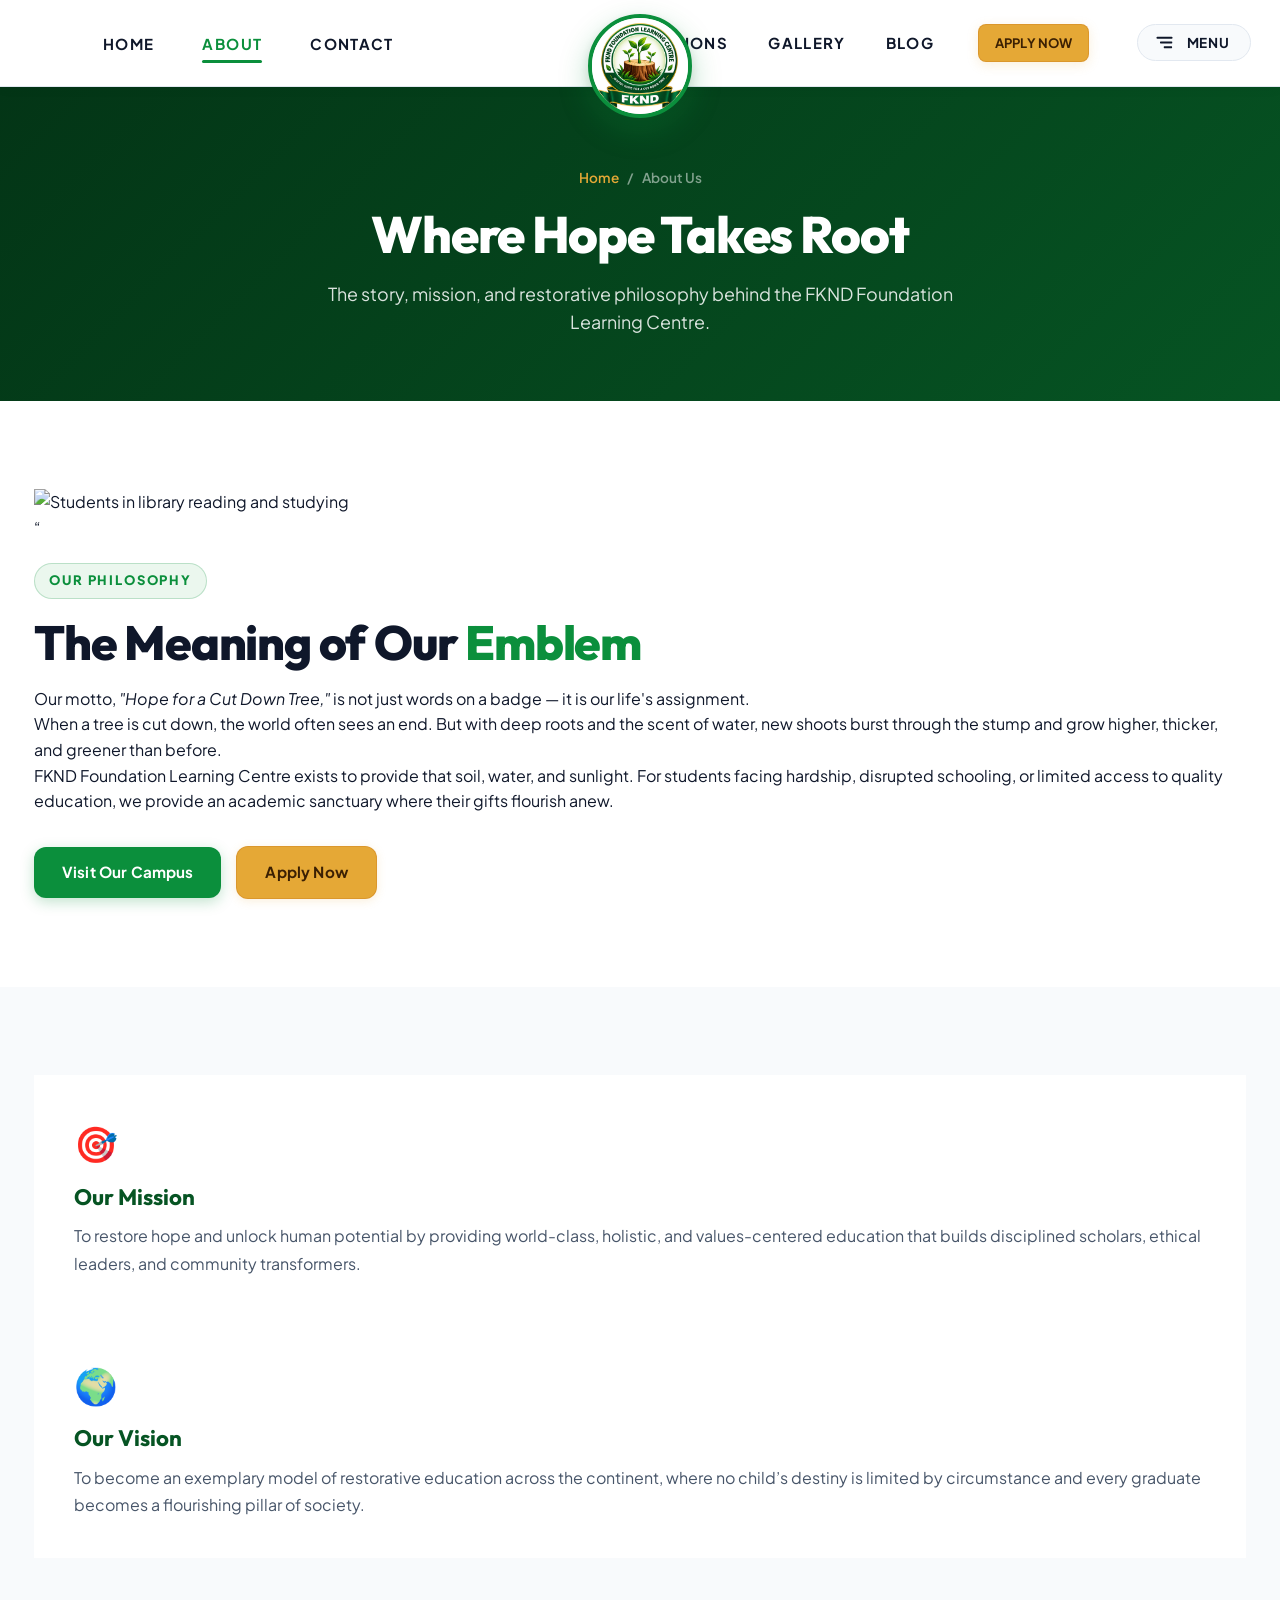
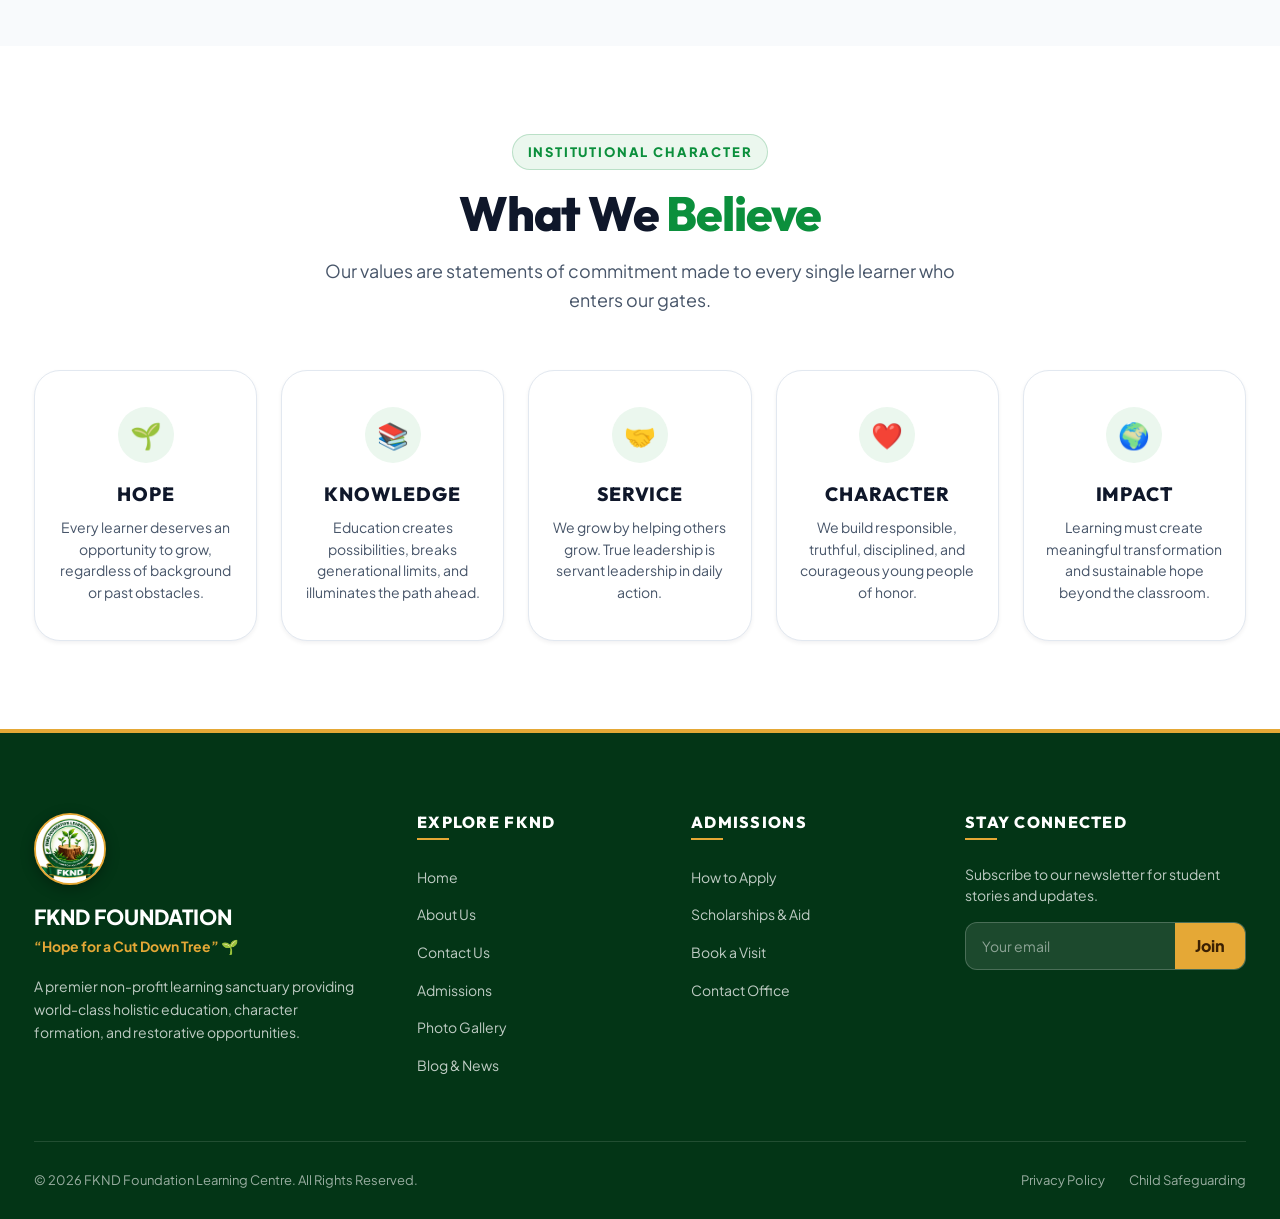
==== about.html @ 5c39f041 "Initial commit: FKND institutional website with streamlined Admissions and Contact pages" ====
<!DOCTYPE html>
<html lang="en">
<head>
  <meta charset="UTF-8">
  <meta name="viewport" content="width=device-width, initial-scale=1.0">
  <title>About Us | FKND Foundation Learning Centre</title>
  <meta name="description" content="Discover our history, mission, and the profound meaning behind our motto: Hope for a Cut Down Tree.">
  <link rel="icon" type="image/jpeg" href="logo.jpeg">
  <link rel="stylesheet" href="css/style.css">
</head>
<body>

  <!-- ==========================================================================
       DALLAS ISD INSPIRED: SPACIOUS CENTERED NAVBAR
       Left Wing: Home | About | Contact
       Center: Prominent FKND Crest Medallion
       Right Wing: Admissions | Gallery | Blog | APPLY NOW
       ========================================================================== -->
  <header class="site-header">
    <div class="header-container-spacious">
      <nav class="nav-wing nav-wing-left" aria-label="Primary Left Navigation">
        <a href="index.html" class="nav-anchor">Home</a>
        <a href="about.html" class="nav-anchor active">About</a>
        <a href="contact.html" class="nav-anchor">Contact</a>
      </nav>

      <a href="index.html" class="nav-center-brand" aria-label="FKND Foundation Learning Centre Homepage">
        <div class="brand-crest-frame">
          <img src="logo.jpeg" alt="FKND Foundation Learning Centre Crest">
        </div>
      </a>

      <!-- Right Navigation Wing: 3 Links + Apply Button + Menu Toggle -->
      <nav class="nav-wing nav-wing-right" aria-label="Primary Right Navigation">
        <a href="admissions.html" class="nav-anchor">Admissions</a>
        <a href="gallery.html" class="nav-anchor">Gallery</a>
        <a href="blog.html" class="nav-anchor">Blog</a>
        <button class="btn btn-apply btn-sm nav-apply-btn" data-open-modal="applyModal">
          APPLY NOW
        </button>
        <button class="nav-menu-btn" id="desktopNavMenuBtn" aria-label="Toggle navigation menu" aria-expanded="false" aria-controls="siteDropdownMenu">
          <svg class="hamburger-icon-staggered" width="19" height="19" viewBox="0 0 24 24" fill="none" stroke="currentColor" stroke-width="2.35" stroke-linecap="round">
            <line class="hamburger-line hamburger-line-1" x1="3" y1="6" x2="21" y2="6"/>
            <line class="hamburger-line hamburger-line-2" x1="3" y1="12" x2="21" y2="12"/>
            <line class="hamburger-line hamburger-line-3" x1="3" y1="18" x2="21" y2="18"/>
          </svg>
          <span class="menu-label-text">
            <span class="label-open">Menu</span>
            <span class="label-close">Close</span>
          </span>
        </button>
      </nav>

      <!-- Mobile Hamburger Toggle -->
      <button class="mobile-toggle-btn" id="mobileNavToggle" aria-label="Toggle navigation menu" aria-expanded="false" aria-controls="siteDropdownMenu">
        <svg class="hamburger-icon-staggered" width="19" height="19" viewBox="0 0 24 24" fill="none" stroke="currentColor" stroke-width="2.35" stroke-linecap="round">
          <line class="hamburger-line hamburger-line-1" x1="3" y1="6" x2="21" y2="6"/>
          <line class="hamburger-line hamburger-line-2" x1="3" y1="12" x2="21" y2="12"/>
          <line class="hamburger-line hamburger-line-3" x1="3" y1="18" x2="21" y2="18"/>
        </svg>
        <span class="menu-label-text">
          <span class="label-open">Menu</span>
          <span class="label-close">Close</span>
        </span>
      </button>
    </div>

    <!-- Backdrop Scrim Overlay -->
    <div class="site-dropdown-backdrop" id="siteDropdownBackdrop" aria-hidden="true"></div>

    <!-- Floating Dropdown Menu Card (Desktop & Mobile - Complete Navigation Grid) -->
    <div class="site-dropdown-menu" id="siteDropdownMenu" role="dialog" aria-modal="true" aria-label="Navigation Menu" aria-hidden="true">
      <div class="dropdown-status-banner">
        <span class="status-pulse-dot"></span>
        <span class="status-text">Admissions Open &bull; 2026/2027 Year</span>
        <a href="admissions.html" class="status-link">Apply &rarr;</a>
      </div>

      <div class="dropdown-menu-header">
        <div class="dropdown-brand-mini">
          <img src="logo.jpeg" alt="FKND Crest">
          <div>
            <strong>FKND LEARNING CENTRE</strong>
            <span>“Hope for a Cut Down Tree”</span>
          </div>
        </div>
        <button class="dropdown-close-btn" id="dropdownCloseBtn" aria-label="Close menu">✕</button>
      </div>

      <nav class="dropdown-links-grid" aria-label="Site Links">
        <a href="index.html" class="dropdown-link-card" style="--delay: 1">
          <span class="dropdown-link-icon">
            <svg width="18" height="18" viewBox="0 0 24 24" fill="none" stroke="currentColor" stroke-width="2.2" stroke-linecap="round" stroke-linejoin="round"><path d="m3 9 9-7 9 7v11a2 2 0 0 1-2 2H5a2 2 0 0 1-2-2z"/><polyline points="9 22 9 12 15 12 15 22"/></svg>
          </span>
          <div class="dropdown-link-text">
            <span class="dropdown-link-title">Home</span>
            <span class="dropdown-link-desc">Overview & Welcome</span>
          </div>
          <span class="dropdown-link-arrow">&rarr;</span>
        </a>

        <a href="about.html" class="dropdown-link-card active" style="--delay: 2">
          <span class="dropdown-link-icon">
            <svg width="18" height="18" viewBox="0 0 24 24" fill="none" stroke="currentColor" stroke-width="2.2" stroke-linecap="round" stroke-linejoin="round"><circle cx="12" cy="12" r="10"/><line x1="12" y1="16" x2="12" y2="12"/><line x1="12" y1="8" x2="12.01" y2="8"/></svg>
          </span>
          <div class="dropdown-link-text">
            <span class="dropdown-link-title">About Us</span>
            <span class="dropdown-link-desc">Our Story & Core Values</span>
          </div>
          <span class="dropdown-link-arrow">&rarr;</span>
        </a>

        <a href="academics.html" class="dropdown-link-card" style="--delay: 3">
          <span class="dropdown-link-icon">
            <svg width="18" height="18" viewBox="0 0 24 24" fill="none" stroke="currentColor" stroke-width="2.2" stroke-linecap="round" stroke-linejoin="round"><path d="M4 19.5v-15A2.5 2.5 0 0 1 6.5 2H20v20H6.5a2.5 2.5 0 0 1-2.5-2.5Z"/><path d="M6 6h10"/><path d="M6 10h10"/></svg>
          </span>
          <div class="dropdown-link-text">
            <span class="dropdown-link-title">Academics</span>
            <span class="dropdown-link-desc">Curriculum & STEM Excellence</span>
          </div>
          <span class="dropdown-link-arrow">&rarr;</span>
        </a>

        <a href="student-life.html" class="dropdown-link-card" style="--delay: 4">
          <span class="dropdown-link-icon">
            <svg width="18" height="18" viewBox="0 0 24 24" fill="none" stroke="currentColor" stroke-width="2.2" stroke-linecap="round" stroke-linejoin="round"><path d="M17 21v-2a4 4 0 0 0-4-4H5a4 4 0 0 0-4 4v2"/><circle cx="9" cy="7" r="4"/><path d="M23 21v-2a4 4 0 0 0-3-3.87"/><path d="M16 3.13a4 4 0 0 1 0 7.75"/></svg>
          </span>
          <div class="dropdown-link-text">
            <span class="dropdown-link-title">Student Life</span>
            <span class="dropdown-link-desc">Clubs, Athletics & Community</span>
          </div>
          <span class="dropdown-link-arrow">&rarr;</span>
        </a>

        <a href="admissions.html" class="dropdown-link-card" style="--delay: 5">
          <span class="dropdown-link-icon">
            <svg width="18" height="18" viewBox="0 0 24 24" fill="none" stroke="currentColor" stroke-width="2.2" stroke-linecap="round" stroke-linejoin="round"><path d="M22 10v6M2 10l10-5 10 5-10 5z"/><path d="M6 12v5c3 3 9 3 12 0v-5"/></svg>
          </span>
          <div class="dropdown-link-text">
            <span class="dropdown-link-title">Admissions & Aid</span>
            <span class="dropdown-link-desc">5-Step Process & Scholarships</span>
          </div>
          <span class="dropdown-link-arrow">&rarr;</span>
        </a>

        <a href="gallery.html" class="dropdown-link-card" style="--delay: 6">
          <span class="dropdown-link-icon">
            <svg width="18" height="18" viewBox="0 0 24 24" fill="none" stroke="currentColor" stroke-width="2.2" stroke-linecap="round" stroke-linejoin="round"><rect width="18" height="18" x="3" y="3" rx="2" ry="2"/><circle cx="9" cy="9" r="2"/><path d="m21 15-3.086-3.086a2 2 0 0 0-2.828 0L6 21"/></svg>
          </span>
          <div class="dropdown-link-text">
            <span class="dropdown-link-title">Photo Gallery</span>
            <span class="dropdown-link-desc">STEM, Sports & Campus Visuals</span>
          </div>
          <span class="dropdown-link-arrow">&rarr;</span>
        </a>

        <a href="blog.html" class="dropdown-link-card" style="--delay: 7">
          <span class="dropdown-link-icon">
            <svg width="18" height="18" viewBox="0 0 24 24" fill="none" stroke="currentColor" stroke-width="2.2" stroke-linecap="round" stroke-linejoin="round"><path d="M4 22h16a2 2 0 0 0 2-2V4a2 2 0 0 0-2-2H8a2 2 0 0 0-2 2v16a2 2 0 0 1-2 2Zm0 0a2 2 0 0 1-2-2v-9c0-1.1.9-2 2-2h2"/><path d="M18 14h-8"/><path d="M15 18h-5"/><path d="M10 6h8v4h-8V6Z"/></svg>
          </span>
          <div class="dropdown-link-text">
            <span class="dropdown-link-title">Blog & News</span>
            <span class="dropdown-link-desc">Stories, Events & Insights</span>
          </div>
          <span class="dropdown-link-arrow">&rarr;</span>
        </a>

        <a href="contact.html" class="dropdown-link-card" style="--delay: 8">
          <span class="dropdown-link-icon">
            <svg width="18" height="18" viewBox="0 0 24 24" fill="none" stroke="currentColor" stroke-width="2.2" stroke-linecap="round" stroke-linejoin="round"><path d="M20 10c0 6-8 12-8 12s-8-6-8-12a8 8 0 0 1 16 0Z"/><circle cx="12" cy="10" r="3"/></svg>
          </span>
          <div class="dropdown-link-text">
            <span class="dropdown-link-title">Contact & Visit</span>
            <span class="dropdown-link-desc">Location, Hours & Inquiries</span>
          </div>
          <span class="dropdown-link-arrow">&rarr;</span>
        </a>
      </nav>

      <div class="dropdown-cta-bar">
        <button class="btn btn-apply btn-sm dropdown-cta-btn" data-open-modal="applyModal">
          <span>APPLY NOW</span>
          <svg width="14" height="14" viewBox="0 0 24 24" fill="none" stroke="currentColor" stroke-width="2.5" stroke-linecap="round" stroke-linejoin="round"><path d="M5 12h14"/><path d="m12 5 7 7-7 7"/></svg>
        </button>
        <button class="btn btn-outline-green btn-sm dropdown-cta-btn" data-open-modal="tourModal">
          <span>Book Campus Visit</span>
        </button>
      </div>
    </div>
  </header>

  <main>
    <!-- Page Hero Banner -->
    <section class="page-hero-banner">
      <div class="container">
        <div class="breadcrumb-nav">
          <a href="index.html">Home</a> <span>/</span> <span>About Us</span>
        </div>
        <h1 class="section-title">Where Hope Takes Root</h1>
        <p class="section-subtitle">
          The story, mission, and restorative philosophy behind the FKND Foundation Learning Centre.
        </p>
      </div>
    </section>

    <!-- The Symbolism & Origin Section -->
    <section class="section-wrapper white-bg">
      <div class="container story-layout">
        <div class="story-media-column">
          <div class="story-main-image">
            <img src="https://images.unsplash.com/photo-1544717305-2782549b5136?q=80&w=1200&auto=format&fit=crop" alt="Students in library reading and studying">
          </div>
          <div class="story-motto-callout">
            <div class="quote-mark">“</div>
            <p>At least there is hope for a tree: If it is cut down, it will sprout again, and its new shoots will not fail.</p>
          </div>
        </div>

        <div class="story-narrative">
          <span class="section-label">Our Philosophy</span>
          <h2 class="section-title">The Meaning of Our <span class="text-green">Emblem</span></h2>
          <p class="lead-story">
            Our motto, <em>"Hope for a Cut Down Tree,"</em> is not just words on a badge — it is our life's assignment.
          </p>
          <p>
            When a tree is cut down, the world often sees an end. But with deep roots and the scent of water, new shoots burst through the stump and grow higher, thicker, and greener than before.
          </p>
          <p>
            FKND Foundation Learning Centre exists to provide that soil, water, and sunlight. For students facing hardship, disrupted schooling, or limited access to quality education, we provide an academic sanctuary where their gifts flourish anew.
          </p>

          <div style="margin-top: 2rem;">
            <button class="btn btn-primary" data-open-modal="tourModal">Visit Our Campus</button>
            <button class="btn btn-apply" data-open-modal="applyModal" style="margin-left: 0.75rem;">Apply Now</button>
          </div>
        </div>
      </div>
    </section>

    <!-- Mission & Vision Cards -->
    <section class="section-wrapper surface-bg">
      <div class="container">
        <div class="story-pillars-grid" style="grid-template-columns: 1fr 1fr; gap: 2rem;">
          <div class="pillar-box" style="padding: 2.5rem; background: var(--fknd-white);">
            <div style="font-size: 2.2rem; margin-bottom: 0.75rem;">🎯</div>
            <h3 style="font-size: 1.4rem; color: var(--fknd-green-dark); margin-bottom: 0.75rem;">Our Mission</h3>
            <p style="font-size: 1rem; line-height: 1.7; color: var(--text-muted);">
              To restore hope and unlock human potential by providing world-class, holistic, and values-centered education that builds disciplined scholars, ethical leaders, and community transformers.
            </p>
          </div>

          <div class="pillar-box" style="padding: 2.5rem; background: var(--fknd-white);">
            <div style="font-size: 2.2rem; margin-bottom: 0.75rem;">🌍</div>
            <h3 style="font-size: 1.4rem; color: var(--fknd-green-dark); margin-bottom: 0.75rem;">Our Vision</h3>
            <p style="font-size: 1rem; line-height: 1.7; color: var(--text-muted);">
              To become an exemplary model of restorative education across the continent, where no child’s destiny is limited by circumstance and every graduate becomes a flourishing pillar of society.
            </p>
          </div>
        </div>
      </div>
    </section>

    <!-- Bishop Dunne Values Section -->
    <section class="section-wrapper white-bg">
      <div class="container">
        <div class="section-header-block text-center center-block">
          <span class="section-label">Institutional Character</span>
          <h2 class="section-title">What We <span class="text-green">Believe</span></h2>
          <p class="section-subtitle center-block">
            Our values are statements of commitment made to every single learner who enters our gates.
          </p>
        </div>

        <div class="values-five-grid">
          <div class="value-pledge-card">
            <div class="value-pledge-icon">🌱</div>
            <h3>HOPE</h3>
            <p>Every learner deserves an opportunity to grow, regardless of background or past obstacles.</p>
          </div>

          <div class="value-pledge-card">
            <div class="value-pledge-icon">📚</div>
            <h3>KNOWLEDGE</h3>
            <p>Education creates possibilities, breaks generational limits, and illuminates the path ahead.</p>
          </div>

          <div class="value-pledge-card">
            <div class="value-pledge-icon">🤝</div>
            <h3>SERVICE</h3>
            <p>We grow by helping others grow. True leadership is servant leadership in daily action.</p>
          </div>

          <div class="value-pledge-card">
            <div class="value-pledge-icon">❤️</div>
            <h3>CHARACTER</h3>
            <p>We build responsible, truthful, disciplined, and courageous young people of honor.</p>
          </div>

          <div class="value-pledge-card">
            <div class="value-pledge-icon">🌍</div>
            <h3>IMPACT</h3>
            <p>Learning must create meaningful transformation and sustainable hope beyond the classroom.</p>
          </div>
        </div>
      </div>
    </section>
  </main>

  <footer class="site-footer">
    <div class="container">
      <div class="footer-main-columns">
        <div>
          <div class="footer-crest-frame">
            <img src="logo.jpeg" alt="FKND Crest">
          </div>
          <div class="footer-centre-name">FKND FOUNDATION</div>
          <span class="footer-centre-motto">“Hope for a Cut Down Tree” 🌱</span>
          <p class="footer-mission-blurb">
            A premier non-profit learning sanctuary providing world-class holistic education, character formation, and restorative opportunities.
          </p>
        </div>

        <div>
          <h4 class="footer-column-title">Explore FKND</h4>
          <ul class="footer-links-vertical">
            <li><a href="index.html" class="footer-link-item">Home</a></li>
            <li><a href="about.html" class="footer-link-item">About Us</a></li>
            <li><a href="contact.html" class="footer-link-item">Contact Us</a></li>
            <li><a href="admissions.html" class="footer-link-item">Admissions</a></li>
            <li><a href="gallery.html" class="footer-link-item">Photo Gallery</a></li>
            <li><a href="blog.html" class="footer-link-item">Blog & News</a></li>
          </ul>
        </div>

        <div>
          <h4 class="footer-column-title">Admissions</h4>
          <ul class="footer-links-vertical">
            <li><a href="admissions.html" class="footer-link-item">How to Apply</a></li>
            <li><a href="admissions.html#scholarships" class="footer-link-item">Scholarships & Aid</a></li>
            <li><a href="#" class="footer-link-item" data-open-modal="tourModal">Book a Visit</a></li>
            <li><a href="contact.html" class="footer-link-item">Contact Office</a></li>
          </ul>
        </div>

        <div>
          <h4 class="footer-column-title">Stay Connected</h4>
          <div class="footer-newsletter-wrap">
            <p>Subscribe to our newsletter for student stories and updates.</p>
            <form class="footer-email-box" onsubmit="event.preventDefault(); alert('Subscribed!'); this.reset();">
              <input type="email" placeholder="Your email" required>
              <button type="submit">Join</button>
            </form>
          </div>
        </div>
      </div>

      <div class="footer-legal-bar">
        <div>© 2026 FKND Foundation Learning Centre. All Rights Reserved.</div>
        <div class="footer-legal-links">
          <a href="#">Privacy Policy</a>
          <a href="#">Child Safeguarding</a>
        </div>
      </div>
    </div>
  </footer>

  <script src="js/main.js"></script>
</body>
</html>
---- css/style.css ----
/* ==========================================================================
   FKND FOUNDATION LEARNING CENTRE
   Master Stylesheet & Design System
   Brand Identity:
   - FKND Green: #0B8F3C (Dominant brand color)
   - White: #FFFFFF (Main background)
   - FKND Gold / Yellow: #F59E0B / #D97706 (Accent & high-priority CTAs)
   - Accent Red option: #E31B23
   Motto: "Hope for a Cut Down Tree" 🌱
   ========================================================================== */

@import url('https://fonts.googleapis.com/css2?family=Plus+Jakarta+Sans:ital,wght@0,300;0,400;0,500;0,600;0,700;0,800;1,400;1,600&family=Outfit:wght@500;600;700;800&display=swap');

:root {
  /* Brand Core Colors */
  --fknd-green: #0B8F3C;
  --fknd-green-dark: #065423;
  --fknd-green-deep: #033516;
  --fknd-green-hover: #087532;
  --fknd-green-light: #EBF7EE;
  --fknd-green-tint: rgba(11, 143, 60, 0.08);
  --fknd-green-border: rgba(11, 143, 60, 0.22);

  /* Primary Accent: Subtle, Refined Scholastic Gold/Yellow with Reduced Opacity */
  --fknd-accent: #E5A836;
  --fknd-accent-hover: #C68A20;
  --fknd-accent-dark: #92400E;
  --fknd-accent-light: rgba(229, 168, 54, 0.12);
  --fknd-accent-soft: rgba(229, 168, 54, 0.16);
  --fknd-accent-border: rgba(229, 168, 54, 0.28);
  --fknd-accent-glow: rgba(229, 168, 54, 0.18);

  /* Secondary Accent Red (for emergency alerts / tags) */
  --fknd-red: #E31B23;
  --fknd-red-light: #FEE2E2;

  /* Neutrals & Surfaces (White is the Main Background) */
  --fknd-white: #FFFFFF;
  --fknd-bg: #FFFFFF;
  --fknd-surface: #F8FAFC;
  --fknd-surface-card: #FFFFFF;
  --fknd-surface-muted: #F1F5F9;
  --fknd-border: #E2E8F0;
  --fknd-border-subtle: #F1F5F9;

  /* Typography Colors */
  --text-main: #0F172A;
  --text-muted: #475569;
  --text-light: #64748B;
  --text-white: #FFFFFF;
  --text-accent-contrast: #3B2003;

  /* Typography Families */
  --font-sans: 'Plus Jakarta Sans', -apple-system, BlinkMacSystemFont, 'Segoe UI', Roboto, sans-serif;
  --font-heading: 'Outfit', 'Plus Jakarta Sans', sans-serif;

  /* Elevations */
  --shadow-xs: 0 1px 2px 0 rgba(15, 23, 42, 0.04);
  --shadow-sm: 0 2px 4px 0 rgba(15, 23, 42, 0.06);
  --shadow-md: 0 6px 16px -2px rgba(15, 23, 42, 0.08), 0 2px 6px -1px rgba(15, 23, 42, 0.04);
  --shadow-lg: 0 12px 28px -4px rgba(15, 23, 42, 0.1), 0 4px 12px -2px rgba(15, 23, 42, 0.05);
  --shadow-xl: 0 24px 38px -6px rgba(15, 23, 42, 0.12), 0 12px 18px -4px rgba(15, 23, 42, 0.06);
  --shadow-green: 0 8px 20px -3px rgba(11, 143, 60, 0.28);
  --shadow-accent: 0 8px 22px -3px rgba(245, 158, 11, 0.38);

  /* Radius */
  --radius-xs: 4px;
  --radius-sm: 8px;
  --radius-md: 12px;
  --radius-lg: 18px;
  --radius-xl: 26px;
  --radius-full: 9999px;

  /* Transitions */
  --transition-fast: 0.15s ease;
  --transition-base: 0.25s cubic-bezier(0.16, 1, 0.3, 1);
  --transition-slow: 0.45s cubic-bezier(0.16, 1, 0.3, 1);

  /* Layout */
  --container-max: 1260px;
}

/* Base Reset */
*, *::before, *::after {
  box-sizing: border-box;
  margin: 0;
  padding: 0;
}

html {
  font-family: var(--font-sans);
  color: var(--text-main);
  background-color: var(--fknd-bg);
  scroll-behavior: smooth;
  -webkit-font-smoothing: antialiased;
}

body {
  line-height: 1.6;
  font-size: 1rem;
  overflow-x: hidden;
  background-color: var(--fknd-bg);
}

img, svg, video {
  display: block;
  max-width: 100%;
}

a {
  color: inherit;
  text-decoration: none;
  transition: color var(--transition-fast);
}

button, input, select, textarea {
  font: inherit;
}

button {
  cursor: pointer;
  border: none;
  background: none;
}

ul, ol {
  list-style: none;
}

/* Container */
.container {
  width: 100%;
  max-width: var(--container-max);
  margin-left: auto;
  margin-right: auto;
  padding-left: 1.5rem;
  padding-right: 1.5rem;
}

.container-narrow {
  max-width: 860px;
  margin-left: auto;
  margin-right: auto;
  padding-left: 1.5rem;
  padding-right: 1.5rem;
}

/* Typography Utilities */
h1, h2, h3, h4, h5, h6 {
  font-family: var(--font-heading);
  color: var(--text-main);
  font-weight: 700;
  line-height: 1.2;
}

.section-label {
  display: inline-flex;
  align-items: center;
  gap: 0.5rem;
  font-size: 0.8125rem;
  font-weight: 800;
  text-transform: uppercase;
  letter-spacing: 0.14em;
  color: var(--fknd-green);
  background: var(--fknd-green-light);
  padding: 0.4rem 0.9rem;
  border-radius: var(--radius-full);
  margin-bottom: 1rem;
  border: 1px solid var(--fknd-green-border);
}

.section-label.accent {
  color: var(--fknd-accent-dark);
  background: var(--fknd-accent-light);
  border-color: rgba(245, 158, 11, 0.25);
}

.section-title {
  font-size: clamp(2.1rem, 3.8vw, 3rem);
  font-weight: 800;
  color: var(--text-main);
  letter-spacing: -0.025em;
  line-height: 1.15;
  margin-bottom: 1rem;
}

.section-title span.text-green {
  color: var(--fknd-green);
}

.section-title span.text-accent {
  color: var(--fknd-accent);
}

.section-subtitle {
  font-size: clamp(1.05rem, 1.4vw, 1.2rem);
  color: var(--text-muted);
  max-width: 680px;
  line-height: 1.6;
}

.text-center {
  text-align: center;
}

.center-block {
  margin-left: auto;
  margin-right: auto;
}

/* Buttons */
.btn {
  display: inline-flex;
  align-items: center;
  justify-content: center;
  gap: 0.6rem;
  padding: 0.85rem 1.75rem;
  font-size: 0.95rem;
  font-weight: 700;
  border-radius: var(--radius-md);
  transition: all var(--transition-base);
  text-align: center;
  white-space: nowrap;
  letter-spacing: 0.01em;
}

.btn-primary {
  background-color: var(--fknd-green);
  color: var(--fknd-white);
  box-shadow: 0 4px 14px rgba(11, 143, 60, 0.25);
}

.btn-primary:hover {
  background-color: var(--fknd-green-hover);
  transform: translateY(-2px);
  box-shadow: var(--shadow-green);
  color: var(--fknd-white);
}

.btn-accent, .btn-apply {
  background-color: var(--fknd-accent);
  color: var(--text-accent-contrast);
  box-shadow: 0 2px 10px var(--fknd-accent-glow);
  font-weight: 700;
  border: 1px solid rgba(180, 83, 9, 0.2);
}

.btn-accent:hover, .btn-apply:hover {
  background-color: var(--fknd-accent-hover);
  color: #FFFFFF;
  transform: translateY(-2px);
  box-shadow: 0 4px 16px var(--fknd-accent-glow);
}

.btn-outline-green {
  background-color: transparent;
  color: var(--fknd-green);
  border: 2px solid var(--fknd-green);
}

.btn-outline-green:hover {
  background-color: var(--fknd-green);
  color: var(--fknd-white);
  transform: translateY(-2px);
}

.btn-white {
  background-color: var(--fknd-white);
  color: var(--fknd-green-dark);
  box-shadow: var(--shadow-sm);
  border: 1px solid var(--fknd-border);
}

.btn-white:hover {
  background-color: var(--fknd-surface);
  transform: translateY(-2px);
  box-shadow: var(--shadow-md);
}

.btn-sm {
  padding: 0.5rem 1rem;
  font-size: 0.8125rem;
  border-radius: var(--radius-sm);
}

.btn-lg {
  padding: 1.05rem 2.2rem;
  font-size: 1.05rem;
  border-radius: var(--radius-lg);
}

/* Top Utility Bar (Dallas ISD Inspired) */
.top-utility-bar {
  background: var(--fknd-green-deep);
  color: rgba(255, 255, 255, 0.85);
  font-size: 0.8125rem;
  padding: 0.45rem 0;
  border-bottom: 1px solid rgba(255, 255, 255, 0.1);
}

.top-utility-inner {
  display: flex;
  align-items: center;
  justify-content: space-between;
  gap: 1rem;
}

.motto-banner {
  display: inline-flex;
  align-items: center;
  gap: 0.5rem;
  font-weight: 600;
  color: #FEF3C7;
  letter-spacing: 0.02em;
}

.motto-banner .sprout-icon {
  display: inline-flex;
  align-items: center;
  justify-content: center;
}

.utility-actions {
  display: flex;
  align-items: center;
  gap: 1.25rem;
}

.utility-item {
  color: rgba(255, 255, 255, 0.85);
  display: inline-flex;
  align-items: center;
  gap: 0.4rem;
  font-size: 0.8125rem;
  font-weight: 500;
  transition: color var(--transition-fast);
}

.utility-item:hover {
  color: var(--fknd-accent);
}

.utility-search-trigger {
  display: inline-flex;
  align-items: center;
  gap: 0.5rem;
  background: rgba(255, 255, 255, 0.14);
  padding: 0.3rem 0.75rem;
  border-radius: var(--radius-sm);
  color: #FFFFFF;
  font-size: 0.78rem;
  font-weight: 600;
  transition: all var(--transition-fast);
  border: 1px solid rgba(255, 255, 255, 0.2);
}

.utility-search-trigger:hover {
  background: rgba(255, 255, 255, 0.25);
  color: var(--fknd-accent);
}

.utility-search-trigger kbd {
  background: rgba(0, 0, 0, 0.3);
  padding: 0.1rem 0.35rem;
  border-radius: 3px;
  font-size: 0.7rem;
  font-family: inherit;
}

/* ==========================================================================
   DALLAS ISD INSPIRED CENTERED NAVBAR & SPLIT NAVIGATION
   - Left Wing: Home | About | Academics
   - Center: Prominent FKND Crest (Hanging gracefully off the navbar baseline)
   - Right Wing: Admissions | Student Life | Contact | APPLY NOW
   - Generous, expansive spacing between logo and link wings
   ========================================================================== */
.site-header {
  position: sticky;
  top: 0;
  z-index: 1000;
  background-color: var(--fknd-white);
  border-bottom: 1px solid var(--fknd-border);
  transition: all var(--transition-base);
  box-shadow: 0 2px 12px rgba(0, 0, 0, 0.04);
  overflow: visible;
}

.site-header.scrolled {
  box-shadow: var(--shadow-md);
}

.header-container-spacious,
.header-container {
  display: flex;
  align-items: center;
  justify-content: space-between;
  min-height: 86px;
  max-width: 1520px;
  margin: 0 auto;
  padding: 0 3rem;
  position: relative;
  transition: min-height var(--transition-base);
}

.site-header.scrolled .header-container-spacious,
.site-header.scrolled .header-container {
  min-height: 72px;
}

/* Nav Wings (Left & Right) - Symmetrically spaced with generous separation from the logo */
.nav-wing {
  display: flex;
  align-items: center;
  gap: 3rem; /* Generous breathing room between individual links */
  flex: 1;
}

.nav-wing-left {
  justify-content: flex-end;
  padding-right: 7rem; /* Large spacious gap between Academics and the centered Logo */
}

.nav-wing-right {
  justify-content: flex-start;
  padding-left: 7rem; /* Large spacious gap between the centered Logo and Admissions */
  gap: 2.5rem;
}

.nav-anchor {
  font-size: 0.9375rem;
  font-weight: 700;
  color: var(--text-main);
  text-transform: uppercase;
  letter-spacing: 0.09em;
  padding: 0.4rem 0;
  position: relative;
  transition: color var(--transition-fast);
  white-space: nowrap;
  line-height: 1;
}

.nav-anchor::after {
  content: '';
  position: absolute;
  bottom: -6px;
  left: 0;
  width: 0%;
  height: 3px;
  background-color: var(--fknd-green);
  border-radius: 2px;
  transition: width var(--transition-base);
}

.nav-anchor:hover, .nav-anchor.active {
  color: var(--fknd-green);
}

.nav-anchor:hover::after, .nav-anchor.active::after {
  width: 100%;
}

/* Center Brand / Medallion Logo (Dallas ISD Style - Slightly off the straight line) */
.nav-center-brand {
  position: absolute;
  left: 50%;
  top: 50%;
  transform: translate(-50%, -28%); /* Drops down past the header border */
  display: flex;
  flex-direction: column;
  align-items: center;
  justify-content: center;
  text-decoration: none;
  z-index: 100;
  transition: transform var(--transition-base);
}

.brand-crest-frame {
  width: 104px;
  height: 104px;
  border-radius: 50%;
  overflow: hidden;
  background: #FFFFFF;
  border: 4px solid var(--fknd-green);
  box-shadow: 0 12px 30px rgba(11, 143, 60, 0.28), 0 4px 12px rgba(0, 0, 0, 0.1);
  display: flex;
  align-items: center;
  justify-content: center;
  transition: all var(--transition-base);
  flex-shrink: 0;
}

.nav-center-brand:hover .brand-crest-frame {
  transform: scale(1.06);
  border-color: var(--fknd-accent);
  box-shadow: 0 16px 36px rgba(245, 158, 11, 0.4);
}

.site-header.scrolled .nav-center-brand {
  transform: translate(-50%, -32%);
}

.site-header.scrolled .brand-crest-frame {
  width: 76px;
  height: 76px;
}

.brand-crest-frame img {
  width: 100%;
  height: 100%;
  object-fit: cover;
}

/* Nav Search Icon Button */
.nav-icon-search-btn {
  width: 42px;
  height: 42px;
  border-radius: 50%;
  background: var(--fknd-surface);
  border: 1px solid var(--fknd-border);
  color: var(--text-muted);
  display: inline-flex;
  align-items: center;
  justify-content: center;
  transition: all var(--transition-fast);
  flex-shrink: 0;
}

.nav-icon-search-btn:hover {
  background: var(--fknd-green-light);
  color: var(--fknd-green);
  border-color: var(--fknd-green-border);
  transform: scale(1.05);
}

/* Nav Action Button */
.nav-apply-btn {
  margin-left: 0.25rem;
  box-shadow: 0 3px 12px var(--fknd-accent-glow);
}

/* Page Hero Banner for Subpages */
.page-hero-banner {
  background: linear-gradient(135deg, var(--fknd-green-deep) 0%, var(--fknd-green-dark) 100%);
  color: #FFFFFF;
  padding: 5rem 0 4rem;
  position: relative;
  text-align: center;
}

.page-hero-banner .section-title {
  color: #FFFFFF;
  font-size: clamp(2.4rem, 4vw, 3.4rem);
  margin-bottom: 1rem;
}

.page-hero-banner .section-subtitle {
  color: rgba(255, 255, 255, 0.85);
  margin: 0 auto;
}

.breadcrumb-nav {
  display: flex;
  align-items: center;
  justify-content: center;
  gap: 0.5rem;
  font-size: 0.85rem;
  font-weight: 600;
  color: rgba(255, 255, 255, 0.7);
  margin-bottom: 1rem;
}

.breadcrumb-nav a {
  color: var(--fknd-accent);
}

.breadcrumb-nav span {
  color: rgba(255, 255, 255, 0.5);
}

/* ==========================================================================
   ENHANCED ANIMATED NAVIGATION MENU & DROPDOWN
   ========================================================================== */

/* Menu Buttons (Desktop & Mobile) */
.nav-menu-btn {
  display: inline-flex;
  align-items: center;
  gap: 0.55rem;
  background: var(--fknd-surface);
  border: 1px solid var(--fknd-border);
  color: var(--text-main);
  padding: 0.5rem 1.05rem;
  border-radius: var(--radius-full);
  font-size: 0.85rem;
  font-weight: 700;
  text-transform: uppercase;
  letter-spacing: 0.05em;
  cursor: pointer;
  transition: background 0.22s ease, border-color 0.22s ease, color 0.22s ease, transform 0.2s cubic-bezier(0.16, 1, 0.3, 1), box-shadow 0.2s ease;
  margin-left: 0.5rem;
  flex-shrink: 0;
  white-space: nowrap;
  position: relative;
  overflow: hidden;
  user-select: none;
}

.nav-menu-btn:hover {
  background: var(--fknd-green-light);
  color: var(--fknd-green);
  border-color: var(--fknd-green-border);
  transform: translateY(-1px);
  box-shadow: 0 4px 12px rgba(11, 143, 60, 0.12);
}

.nav-menu-btn.active {
  background: var(--fknd-green);
  color: #FFFFFF;
  border-color: var(--fknd-green);
  box-shadow: 0 4px 14px rgba(11, 143, 60, 0.3);
}

.mobile-toggle-btn {
  display: none;
  align-items: center;
  gap: 0.55rem;
  padding: 0.5rem 1.05rem;
  border-radius: var(--radius-full);
  background: var(--fknd-surface);
  border: 1px solid var(--fknd-border);
  color: var(--text-main);
  font-size: 0.85rem;
  font-weight: 700;
  text-transform: uppercase;
  letter-spacing: 0.05em;
  cursor: pointer;
  transition: background 0.22s ease, border-color 0.22s ease, color 0.22s ease, transform 0.2s cubic-bezier(0.16, 1, 0.3, 1), box-shadow 0.2s ease;
  z-index: 1006;
  position: relative;
  touch-action: manipulation;
  -webkit-tap-highlight-color: transparent;
  white-space: nowrap;
  user-select: none;
}

.mobile-toggle-btn:hover {
  background: var(--fknd-green-light);
  color: var(--fknd-green);
  border-color: var(--fknd-green-border);
}

.mobile-toggle-btn.active {
  background: var(--fknd-green);
  color: #FFFFFF;
  border-color: var(--fknd-green);
  box-shadow: 0 4px 14px rgba(11, 143, 60, 0.3);
}

/* Rolling Text Transition for "Menu" / "Close" */
.menu-label-text {
  font-size: 0.85rem;
  font-weight: 700;
  text-transform: uppercase;
  letter-spacing: 0.05em;
  line-height: 1;
  display: inline-grid;
  position: relative;
}

.menu-label-text .label-open,
.menu-label-text .label-close {
  grid-area: 1 / 1;
  transition: opacity 0.24s ease, transform 0.28s cubic-bezier(0.16, 1, 0.3, 1);
}

.menu-label-text .label-close {
  opacity: 0;
  transform: translateY(6px);
  pointer-events: none;
}

.nav-menu-btn.active .menu-label-text .label-open,
.mobile-toggle-btn.active .menu-label-text .label-open {
  opacity: 0;
  transform: translateY(-6px);
}

.nav-menu-btn.active .menu-label-text .label-close,
.mobile-toggle-btn.active .menu-label-text .label-close {
  opacity: 1;
  transform: translateY(0);
}

/* Smooth GPU-Accelerated Hamburger-to-Close Morph */
.hamburger-icon-staggered {
  display: block;
  flex-shrink: 0;
  width: 19px;
  height: 19px;
  overflow: visible;
}

.hamburger-line {
  stroke: currentColor;
  stroke-width: 2.35;
  stroke-linecap: round;
  transition: transform 0.3s cubic-bezier(0.16, 1, 0.3, 1), opacity 0.22s ease;
}

/* Default stepped line widths */
.hamburger-line-1 {
  transform: none;
}

.hamburger-line-2 {
  transform: scaleX(0.77);
  transform-origin: 21px 12px;
}

.hamburger-line-3 {
  transform: scaleX(0.52);
  transform-origin: 21px 18px;
}

/* Hover dynamics */
.nav-menu-btn:hover .hamburger-line-2,
.mobile-toggle-btn:hover .hamburger-line-2 {
  transform: scaleX(0.9);
}

.nav-menu-btn:hover .hamburger-line-3,
.mobile-toggle-btn:hover .hamburger-line-3 {
  transform: scaleX(0.72);
}

/* Active State: Morph symmetrically into a pristine 'X' */
.nav-menu-btn.active .hamburger-line-1,
.mobile-toggle-btn.active .hamburger-line-1 {
  transform: translateY(6px) rotate(45deg);
  transform-origin: 12px 12px;
}

.nav-menu-btn.active .hamburger-line-2,
.mobile-toggle-btn.active .hamburger-line-2 {
  opacity: 0;
  transform: scaleX(0);
}

.nav-menu-btn.active .hamburger-line-3,
.mobile-toggle-btn.active .hamburger-line-3 {
  transform: translateY(-6px) rotate(-45deg) scaleX(1);
  transform-origin: 12px 12px;
}

/* Smooth Blur Backdrop Scrim */
.site-dropdown-backdrop {
  position: fixed;
  inset: 0;
  background: rgba(3, 53, 22, 0.45);
  backdrop-filter: blur(8px);
  -webkit-backdrop-filter: blur(8px);
  z-index: 1004;
  opacity: 0;
  visibility: hidden;
  pointer-events: none;
  transition: opacity 0.34s cubic-bezier(0.16, 1, 0.3, 1), visibility 0.34s;
}

.site-dropdown-backdrop.active {
  opacity: 1;
  visibility: visible;
  pointer-events: auto;
}

/* Full-Height Vertical Navigation Drawer (Takes Full Vertical Line) */
.site-dropdown-menu,
.mobile-nav-drawer {
  position: fixed;
  top: 0;
  right: 0;
  bottom: 0;
  height: 100vh;
  height: 100dvh;
  width: min(480px, 92vw);
  background: #FFFFFF;
  box-shadow: 
    -20px 0 60px rgba(3, 53, 22, 0.28),
    -4px 0 15px rgba(0, 0, 0, 0.08);
  padding: 0;
  display: flex !important;
  flex-direction: column;
  z-index: 1005;
  opacity: 0;
  visibility: hidden;
  transform: translateX(105%);
  pointer-events: none;
  transition: 
    transform 0.38s cubic-bezier(0.16, 1, 0.3, 1),
    opacity 0.26s ease,
    visibility 0.38s;
  border-left: 1px solid rgba(11, 143, 60, 0.18);
  overflow: hidden;
}

.site-dropdown-menu.active,
.mobile-nav-drawer.active {
  opacity: 1;
  visibility: visible;
  transform: translateX(0);
  pointer-events: auto;
}

/* Drawer Status Announcement Banner */
.dropdown-status-banner {
  display: flex;
  align-items: center;
  gap: 0.7rem;
  padding: 0.75rem 1.6rem;
  background: linear-gradient(90deg, rgba(229, 168, 54, 0.12) 0%, rgba(11, 143, 60, 0.08) 100%);
  border-bottom: 1px solid rgba(229, 168, 54, 0.22);
  font-size: 0.8rem;
  color: var(--fknd-green-deep);
  flex-shrink: 0;
}

.status-badge-pill {
  display: inline-flex;
  align-items: center;
  gap: 0.35rem;
  padding: 0.25rem 0.65rem;
  background: linear-gradient(135deg, var(--fknd-accent) 0%, #D4901C 100%);
  color: #1A381E;
  font-size: 0.66rem;
  font-weight: 800;
  letter-spacing: 0.06em;
  text-transform: uppercase;
  border-radius: 999px;
  box-shadow: 0 2px 6px rgba(229, 168, 54, 0.3);
  flex-shrink: 0;
  line-height: 1.2;
}

.status-text {
  font-weight: 700;
  color: var(--fknd-green-deep);
  letter-spacing: 0.01em;
}

.status-link {
  margin-left: auto;
  color: var(--fknd-green);
  font-weight: 700;
  text-decoration: none;
  font-size: 0.78rem;
  display: inline-flex;
  align-items: center;
  gap: 0.35rem;
  padding: 0.26rem 0.65rem;
  border-radius: 8px;
  background: rgba(11, 143, 60, 0.08);
  border: 1px solid rgba(11, 143, 60, 0.18);
  transition: all 0.2s ease;
  white-space: nowrap;
}

.status-link:hover {
  background: var(--fknd-green);
  color: #FFFFFF;
  border-color: var(--fknd-green);
  transform: translateX(2px);
  text-decoration: none;
}

.status-link svg {
  transition: transform 0.2s ease;
}

.status-link:hover svg {
  transform: translateX(3px);
}

/* Drawer Section Eyebrow */
.drawer-nav-eyebrow {
  display: flex;
  align-items: center;
  gap: 0.75rem;
  padding: 0.85rem 1.6rem 0.25rem;
  font-size: 0.68rem;
  font-weight: 800;
  letter-spacing: 0.08em;
  text-transform: uppercase;
  color: var(--text-muted);
  flex-shrink: 0;
}

.drawer-nav-eyebrow .eyebrow-line {
  flex: 1;
  height: 1px;
  background: var(--fknd-border);
}

.drawer-quick-contact {
  display: flex;
  align-items: center;
  justify-content: center;
  gap: 0.5rem;
  font-size: 0.73rem;
  color: var(--text-muted);
  font-weight: 500;
  margin-top: 0.2rem;
  text-align: center;
}

/* Dropdown Menu Header: Deep Forest Gradient */
.dropdown-menu-header {
  display: flex;
  align-items: center;
  justify-content: space-between;
  padding: 1.35rem 1.6rem;
  background: linear-gradient(135deg, var(--fknd-green-deep) 0%, #064E24 55%, var(--fknd-green-dark) 100%);
  position: relative;
  overflow: hidden;
  border-bottom: 1px solid rgba(255, 255, 255, 0.12);
  flex-shrink: 0;
}

.dropdown-menu-header::after {
  content: '';
  position: absolute;
  top: -50%;
  right: -20%;
  width: 160px;
  height: 160px;
  background: radial-gradient(circle, rgba(229, 168, 54, 0.24) 0%, transparent 70%);
  pointer-events: none;
}

.dropdown-brand-mini {
  display: flex;
  align-items: center;
  gap: 0.85rem;
  position: relative;
  z-index: 1;
}

.dropdown-brand-mini img {
  width: 46px;
  height: 46px;
  border-radius: 50%;
  border: 2px solid rgba(255, 255, 255, 0.5);
  object-fit: cover;
  box-shadow: 0 4px 12px rgba(0, 0, 0, 0.3);
  background: #FFFFFF;
}

.dropdown-brand-mini strong {
  font-size: 0.95rem;
  color: #FFFFFF;
  display: block;
  line-height: 1.2;
  font-weight: 800;
  letter-spacing: 0.02em;
}

.dropdown-brand-mini span {
  font-size: 0.78rem;
  color: #FEEBC8;
  display: block;
  font-style: italic;
  margin-top: 3px;
  letter-spacing: 0.01em;
}

.dropdown-close-btn {
  width: 38px;
  height: 38px;
  border-radius: 50%;
  background: rgba(255, 255, 255, 0.15);
  border: 1px solid rgba(255, 255, 255, 0.25);
  color: #FFFFFF;
  display: flex;
  align-items: center;
  justify-content: center;
  font-size: 1rem;
  cursor: pointer;
  transition: all 0.24s cubic-bezier(0.16, 1, 0.3, 1);
  position: relative;
  z-index: 1;
}

.dropdown-close-btn:hover {
  background: rgba(220, 38, 38, 0.9);
  color: #FFFFFF;
  border-color: rgba(220, 38, 38, 1);
  transform: rotate(90deg) scale(1.08);
  box-shadow: 0 4px 12px rgba(220, 38, 38, 0.35);
}

/* Vertical Staggered Entry Animation (Cascades In From Right) */
@keyframes dropdownItemSlideIn {
  0% {
    opacity: 0;
    transform: translateX(26px);
  }
  100% {
    opacity: 1;
    transform: translateX(0);
  }
}

.site-dropdown-menu.active .dropdown-link-card,
.mobile-nav-drawer.active .dropdown-link-card {
  animation: dropdownItemSlideIn 0.36s cubic-bezier(0.16, 1, 0.3, 1) backwards;
  animation-delay: calc(var(--delay, 1) * 35ms + 50ms);
}

/* Full-Height Vertical Navigation List (Single Vertical Column) */
.mobile-nav-list,
.dropdown-links-grid {
  display: flex !important;
  flex-direction: column !important;
  grid-template-columns: none !important;
  gap: 0.55rem;
  padding: 1.15rem 1.4rem;
  margin-bottom: 0;
  background: #FFFFFF;
  overflow-y: auto;
  -webkit-overflow-scrolling: touch;
  flex: 1 1 auto;
  scrollbar-width: thin;
  scrollbar-color: rgba(11, 143, 60, 0.25) transparent;
}

.dropdown-links-grid::-webkit-scrollbar {
  width: 5px;
}
.dropdown-links-grid::-webkit-scrollbar-track {
  background: transparent;
}
.dropdown-links-grid::-webkit-scrollbar-thumb {
  background: rgba(11, 143, 60, 0.22);
  border-radius: 10px;
}
.dropdown-links-grid::-webkit-scrollbar-thumb:hover {
  background: rgba(11, 143, 60, 0.45);
}

/* Vertical Link Card Row */
.dropdown-link-card {
  padding: 0.82rem 1rem;
  border-radius: 14px;
  color: var(--text-main);
  transition: transform 0.22s cubic-bezier(0.16, 1, 0.3, 1), background 0.2s ease, border-color 0.2s ease, box-shadow 0.22s ease;
  display: flex;
  align-items: center;
  gap: 0.85rem;
  text-decoration: none;
  background: var(--fknd-surface);
  border: 1px solid var(--fknd-border);
  position: relative;
  overflow: hidden;
  flex-shrink: 0;
  width: 100%;
}

.dropdown-link-card::before {
  content: '';
  position: absolute;
  top: 0;
  bottom: 0;
  left: 0;
  width: 3.5px;
  background: linear-gradient(180deg, var(--fknd-green), var(--fknd-accent));
  opacity: 0;
  transform: scaleY(0);
  transition: transform 0.22s cubic-bezier(0.16, 1, 0.3, 1), opacity 0.2s ease;
  transform-origin: center;
  border-radius: 0 2px 2px 0;
}

.dropdown-link-card:hover {
  background: #FFFFFF;
  border-color: rgba(11, 143, 60, 0.32);
  transform: translateX(4px);
  box-shadow: 0 8px 24px -4px rgba(3, 53, 22, 0.12), 0 2px 6px rgba(0, 0, 0, 0.04);
}

.dropdown-link-card:hover::before,
.dropdown-link-card.active::before {
  opacity: 1;
  transform: scaleY(1);
}

.dropdown-link-card.active {
  background: var(--fknd-green-light);
  border-color: var(--fknd-green-border);
}

/* Link Icon Badge */
.dropdown-link-icon {
  width: 42px;
  height: 42px;
  display: flex;
  align-items: center;
  justify-content: center;
  background: #FFFFFF;
  border-radius: 12px;
  color: var(--fknd-green);
  flex-shrink: 0;
  transition: transform 0.24s cubic-bezier(0.16, 1, 0.3, 1), background 0.22s ease, color 0.22s ease, box-shadow 0.22s ease;
  box-shadow: 0 2px 6px rgba(3, 53, 22, 0.08);
  border: 1px solid var(--fknd-border);
}

.dropdown-link-card:hover .dropdown-link-icon {
  background: linear-gradient(135deg, var(--fknd-green), #064E24);
  color: #FFFFFF;
  border-color: var(--fknd-green);
  box-shadow: 0 6px 14px rgba(11, 143, 60, 0.32);
  transform: scale(1.08) rotate(3deg);
}

.dropdown-link-card.active .dropdown-link-icon {
  background: var(--fknd-green);
  color: #FFFFFF;
  border-color: var(--fknd-green);
}

/* Link Typography */
.dropdown-link-text {
  display: flex;
  flex-direction: column;
  gap: 0.15rem;
  flex-grow: 1;
  min-width: 0;
}

.dropdown-link-title {
  font-size: 0.92rem;
  font-weight: 700;
  color: var(--fknd-green-deep);
  line-height: 1.25;
  white-space: nowrap;
  overflow: hidden;
  text-overflow: ellipsis;
  transition: color 0.18s ease;
}

.dropdown-link-card:hover .dropdown-link-title,
.dropdown-link-card.active .dropdown-link-title {
  color: var(--fknd-green);
}

.dropdown-link-desc {
  font-size: 0.74rem;
  font-weight: 400;
  color: var(--text-muted);
  line-height: 1.3;
  white-space: nowrap;
  overflow: hidden;
  text-overflow: ellipsis;
}

/* Link Arrow Indicator */
.dropdown-link-arrow {
  color: var(--fknd-green);
  font-size: 1.15rem;
  font-weight: 700;
  opacity: 0.4;
  transform: translateX(0);
  transition: opacity 0.2s ease, transform 0.22s cubic-bezier(0.16, 1, 0.3, 1), color 0.2s ease;
  margin-left: auto;
  line-height: 1;
  flex-shrink: 0;
}

.dropdown-link-card:hover .dropdown-link-arrow {
  opacity: 1;
  transform: translateX(4px);
  color: var(--fknd-green-deep);
}

.dropdown-link-card.active .dropdown-link-arrow {
  opacity: 0.8;
  transform: translateX(2px);
}

/* Pinned Bottom Drawer Action Bar */
.dropdown-cta-bar {
  display: flex;
  flex-direction: column;
  gap: 0.65rem;
  padding: 1.15rem 1.4rem calc(1.15rem + env(safe-area-inset-bottom, 0px));
  border-top: 1px solid var(--fknd-border);
  background: var(--fknd-surface);
  flex-shrink: 0;
  box-shadow: 0 -4px 18px rgba(0, 0, 0, 0.04);
}

.dropdown-cta-btn {
  width: 100% !important;
  padding: 0.82rem 1rem !important;
  font-size: 0.88rem !important;
  font-weight: 700;
  display: inline-flex !important;
  align-items: center;
  justify-content: center;
  gap: 0.5rem;
  text-align: center;
  border-radius: var(--radius-full);
  transition: all 0.2s ease;
}

.dropdown-cta-btn:hover {
  transform: translateY(-1px);
}

.dropdown-cta-btn svg {
  transition: transform 0.2s ease;
}

.dropdown-cta-btn:hover svg {
  transform: translateX(4px);
}

/* Sections Structure */
.section-wrapper {
  padding: 5.5rem 0;
  position: relative;
}

.section-wrapper.white-bg {
  background-color: var(--fknd-white);
}

.section-wrapper.surface-bg {
  background-color: var(--fknd-surface);
}

.section-wrapper.tint-bg {
  background-color: var(--fknd-green-light);
}

.section-header-block {
  margin-bottom: 3.5rem;
}

/* ==========================================================================
   HOMEPAGE FULL-BLEED HERO (Dallas ISD Style with hero.png background)
   ========================================================================== */
.hero-full-bg {
  position: relative;
  min-height: 84vh;
  display: flex;
  align-items: center;
  background: linear-gradient(90deg, rgba(3, 53, 22, 0.25) 0%, rgba(3, 53, 22, 0.65) 45%, rgba(3, 53, 22, 0.92) 100%),
              url('../hero.png') center left/cover no-repeat;
  color: #FFFFFF;
  padding: 6.5rem 0 5.5rem;
  overflow: hidden;
}

.hero-full-container {
  display: grid;
  grid-template-columns: 1fr 1.15fr;
  align-items: center;
  gap: 3rem;
  position: relative;
  z-index: 2;
  width: 100%;
}

.hero-empty-col {
  /* Keeps the smiling student on the left unobstructed */
  min-height: 200px;
}

.hero-text-col {
  max-width: 680px;
  margin-left: auto;
  text-align: left;
}

.hero-badge-tag {
  display: inline-flex;
  align-items: center;
  gap: 0.5rem;
  background: rgba(255, 255, 255, 0.15);
  border: 1px solid rgba(255, 255, 255, 0.3);
  backdrop-filter: blur(6px);
  -webkit-backdrop-filter: blur(6px);
  padding: 0.45rem 1rem;
  border-radius: var(--radius-full);
  font-size: 0.85rem;
  font-weight: 700;
  color: #FEF3C7;
  margin-bottom: 1.5rem;
  text-transform: uppercase;
  letter-spacing: 0.08em;
}

.hero-main-title {
  font-size: clamp(2.6rem, 4.8vw, 4.2rem);
  font-weight: 800;
  line-height: 1.05;
  letter-spacing: -0.03em;
  color: #FFFFFF;
  margin-bottom: 1.35rem;
  text-transform: uppercase;
}

.hero-main-title span.motto-highlight {
  color: var(--fknd-accent);
  display: block;
}

.hero-lead-text {
  font-size: clamp(1.1rem, 1.6vw, 1.25rem);
  line-height: 1.65;
  color: rgba(255, 255, 255, 0.92);
  margin-bottom: 2.25rem;
  max-width: 600px;
}

.hero-cta-row {
  display: flex;
  align-items: center;
  flex-wrap: wrap;
  gap: 1rem;
  margin-bottom: 2.5rem;
}

.hero-metric-bar {
  display: grid;
  grid-template-columns: repeat(3, 1fr);
  gap: 1.5rem;
  padding-top: 1.75rem;
  border-top: 1px solid rgba(255, 255, 255, 0.2);
}

.hero-metric-item strong {
  display: block;
  font-size: 1.6rem;
  font-weight: 800;
  color: var(--fknd-accent);
  font-family: var(--font-heading);
  line-height: 1.1;
}

.hero-metric-item span {
  font-size: 0.8125rem;
  color: rgba(255, 255, 255, 0.8);
  font-weight: 600;
}

@media (max-width: 992px) {
  .hero-full-bg {
    background: linear-gradient(180deg, rgba(3, 53, 22, 0.6) 0%, rgba(3, 53, 22, 0.92) 80%),
                url('../hero.png') center top/cover no-repeat;
    padding: 4.5rem 0;
  }
  .hero-full-container {
    grid-template-columns: 1fr;
  }
  .hero-empty-col {
    display: none;
  }
  .hero-text-col {
    margin: 0;
    max-width: 100%;
  }
}

/* Hero Right Visual Showcase */
.hero-visual-card {
  position: relative;
}

.hero-photo-frame {
  border-radius: var(--radius-xl);
  overflow: hidden;
  box-shadow: var(--shadow-xl);
  border: 4px solid var(--fknd-white);
  height: 490px;
  background-color: var(--fknd-surface-muted);
  position: relative;
}

.hero-photo-frame img {
  width: 100%;
  height: 100%;
  object-fit: cover;
}

.hero-float-badge {
  position: absolute;
  bottom: -20px;
  left: -20px;
  background: var(--fknd-white);
  border-radius: var(--radius-lg);
  padding: 1.25rem 1.5rem;
  box-shadow: var(--shadow-lg);
  border: 1px solid var(--fknd-border);
  display: flex;
  align-items: center;
  gap: 1rem;
  max-width: 320px;
}

.hero-float-icon {
  width: 46px;
  height: 46px;
  border-radius: 50%;
  background: var(--fknd-accent-light);
  color: var(--fknd-accent-dark);
  display: flex;
  align-items: center;
  justify-content: center;
  flex-shrink: 0;
}

.hero-float-text h4 {
  font-size: 0.95rem;
  font-weight: 800;
  color: var(--text-main);
  margin-bottom: 0.15rem;
}

.hero-float-text p {
  font-size: 0.8rem;
  color: var(--text-muted);
  margin-bottom: 0;
  line-height: 1.35;
}

/* ==========================================================================
   HOMEPAGE INTRO STATEMENT (Inspired by ISB)
   ========================================================================== */
.homepage-intro-statement {
  background: #FFFFFF;
  padding: 3.5rem 1.5rem 1.5rem;
  text-align: center;
}

.intro-statement-text {
  max-width: 960px;
  margin: 0 auto;
  font-size: 1.4rem;
  font-weight: 600;
  color: var(--fknd-green-deep);
  line-height: 1.65;
  letter-spacing: -0.01em;
}

/* ==========================================================================
   SECTION 2: OUR STORY SHOWCASE (ISB Inspired)
   Image on Green Background & Text on Ash Background
   ========================================================================== */
.section-story-showcase {
  padding: 2rem 0 5.5rem;
  background-color: #FFFFFF;
}

.story-isb-layout {
  display: grid;
  grid-template-columns: 1.05fr 1.15fr;
  gap: 2.75rem;
  align-items: stretch;
}

/* 1. Left Column: Image on Rich Green Background */
.story-green-media-card {
  position: relative;
  background: linear-gradient(150deg, #022b11 0%, #064E24 48%, var(--fknd-green) 100%);
  border-radius: 28px;
  padding: 2.5rem 2.25rem 3.5rem;
  display: flex;
  flex-direction: column;
  justify-content: center;
  box-shadow: 0 24px 60px -15px rgba(3, 53, 22, 0.35), 0 0 0 1px rgba(11, 143, 60, 0.15);
  overflow: visible;
}

.green-card-backdrop {
  position: absolute;
  inset: 0;
  border-radius: 28px;
  background: radial-gradient(circle at top right, rgba(229, 168, 54, 0.12) 0%, transparent 60%);
  pointer-events: none;
}

.story-image-frame {
  border-radius: 20px;
  overflow: hidden;
  box-shadow: 0 18px 40px -10px rgba(0, 0, 0, 0.4);
  height: 480px;
  border: 3px solid rgba(255, 255, 255, 0.28);
  position: relative;
  background-color: #02260f;
}

.story-image-frame img.nourish-photo {
  width: 100%;
  height: 100%;
  object-fit: cover;
  transition: transform 0.6s cubic-bezier(0.16, 1, 0.3, 1);
}

.story-green-media-card:hover .story-image-frame img.nourish-photo {
  transform: scale(1.04);
}

.image-gradient-overlay {
  position: absolute;
  inset: 0;
  background: linear-gradient(180deg, rgba(3, 53, 22, 0.05) 0%, rgba(3, 53, 22, 0.25) 100%);
  pointer-events: none;
}

.story-green-media-card .story-motto-callout {
  position: absolute;
  top: -20px;
  right: -16px;
  background: linear-gradient(145deg, #011d0b 0%, #033a18 100%);
  color: #FFFFFF;
  padding: 1.25rem 1.55rem;
  border-radius: 18px;
  max-width: 310px;
  box-shadow: 0 18px 38px rgba(0, 0, 0, 0.45);
  border: 1px solid rgba(229, 168, 54, 0.4);
  z-index: 3;
}

.story-green-media-card .story-floating-stat {
  position: absolute;
  bottom: -20px;
  left: -16px;
  background: #FFFFFF;
  border-radius: 16px;
  padding: 1.05rem 1.35rem;
  box-shadow: 0 18px 40px -10px rgba(0, 0, 0, 0.28), 0 0 0 1px rgba(11, 143, 60, 0.12);
  display: flex;
  align-items: center;
  gap: 0.85rem;
  max-width: 325px;
  z-index: 3;
  backdrop-filter: blur(10px);
}

.story-floating-stat .stat-icon-wrap {
  width: 46px;
  height: 46px;
  border-radius: 12px;
  background: linear-gradient(135deg, var(--fknd-green-light) 0%, rgba(11, 143, 60, 0.15) 100%);
  color: var(--fknd-green);
  display: flex;
  align-items: center;
  justify-content: center;
  flex-shrink: 0;
  border: 1px solid var(--fknd-green-border);
}

.stat-info-text {
  display: flex;
  flex-direction: column;
  gap: 0.15rem;
}

.stat-tag-pill {
  font-size: 0.68rem;
  font-weight: 700;
  color: var(--fknd-green);
  text-transform: uppercase;
  letter-spacing: 0.06em;
  line-height: 1.2;
}

.story-floating-stat strong {
  display: block;
  font-size: 0.95rem;
  font-weight: 800;
  color: var(--fknd-green-deep);
  line-height: 1.25;
}

.story-floating-stat span {
  display: block;
  font-size: 0.76rem;
  color: var(--text-muted);
  line-height: 1.3;
}

.motto-quote-header {
  display: flex;
  align-items: center;
  justify-content: space-between;
  margin-bottom: 0.65rem;
}

.motto-quote-header .quote-icon {
  color: var(--fknd-accent);
  opacity: 0.95;
}

.motto-badge {
  font-size: 0.7rem;
  font-weight: 800;
  text-transform: uppercase;
  letter-spacing: 0.08em;
  background: rgba(229, 168, 54, 0.18);
  color: #FEEBC8;
  padding: 0.22rem 0.7rem;
  border-radius: var(--radius-full);
  border: 1px solid rgba(229, 168, 54, 0.35);
}

.story-motto-callout p {
  font-size: 0.92rem;
  font-weight: 600;
  line-height: 1.55;
  color: #FFFFFF;
  margin: 0;
  font-style: italic;
  letter-spacing: 0.01em;
}

/* 2. Right Column: Text on Ash Background */
.story-ash-text-card {
  background-color: #EEF2F0; /* Refined cool ash background */
  border: 1px solid rgba(11, 143, 60, 0.08);
  border-radius: 28px;
  padding: 3rem 2.85rem;
  display: flex;
  flex-direction: column;
  justify-content: center;
  box-shadow: 0 16px 36px -12px rgba(0, 0, 0, 0.05);
}

.story-ash-text-card .section-label {
  display: inline-flex;
  align-items: center;
  gap: 0.55rem;
  margin-bottom: 0.75rem;
}

.label-pulse-dot {
  width: 8px;
  height: 8px;
  border-radius: 50%;
  background-color: var(--fknd-green);
  display: inline-block;
  box-shadow: 0 0 0 3.5px rgba(11, 143, 60, 0.22);
  animation: pulseGreen 2s infinite;
}

@keyframes pulseGreen {
  0% { box-shadow: 0 0 0 0 rgba(11, 143, 60, 0.45); }
  70% { box-shadow: 0 0 0 8px rgba(11, 143, 60, 0); }
  100% { box-shadow: 0 0 0 0 rgba(11, 143, 60, 0); }
}

.story-ash-text-card .section-title {
  font-size: 2.15rem;
  font-weight: 800;
  color: var(--fknd-green-deep);
  line-height: 1.25;
  margin-bottom: 1rem;
}

.story-ash-text-card .lead-story {
  font-size: 1.08rem;
  font-weight: 600;
  color: var(--text-main);
  line-height: 1.65;
  margin-bottom: 0.85rem;
}

.story-ash-text-card .story-body-text {
  font-size: 0.94rem;
  color: var(--text-muted);
  line-height: 1.65;
  margin-bottom: 1.85rem;
}

/* Four Areas of Focus Grid */
.story-four-focus-grid {
  display: grid;
  grid-template-columns: 1fr 1fr;
  gap: 1rem;
  margin-bottom: 2rem;
}

.focus-mini-card {
  background: #FFFFFF;
  border: 1px solid rgba(11, 143, 60, 0.1);
  border-radius: 14px;
  padding: 1.15rem;
  display: flex;
  gap: 0.85rem;
  align-items: flex-start;
  transition: all 0.22s cubic-bezier(0.16, 1, 0.3, 1);
  box-shadow: 0 2px 6px rgba(0, 0, 0, 0.03);
}

.focus-mini-card:hover {
  transform: translateY(-2px);
  border-color: var(--fknd-green);
  box-shadow: 0 8px 20px -5px rgba(11, 143, 60, 0.15);
}

.focus-number-badge {
  width: 28px;
  height: 28px;
  border-radius: 50%;
  background: var(--fknd-green-light);
  color: var(--fknd-green);
  font-weight: 800;
  font-size: 0.82rem;
  display: flex;
  align-items: center;
  justify-content: center;
  flex-shrink: 0;
  transition: all 0.2s ease;
}

.focus-mini-card:hover .focus-number-badge {
  background: var(--fknd-green);
  color: #FFFFFF;
}

.focus-card-body h4 {
  font-size: 0.92rem;
  font-weight: 800;
  color: var(--fknd-green-deep);
  margin-bottom: 0.25rem;
  line-height: 1.25;
}

.focus-card-body p {
  font-size: 0.78rem;
  color: var(--text-muted);
  line-height: 1.45;
  margin: 0;
}

.story-action-row {
  display: flex;
  align-items: center;
  gap: 1.35rem;
  flex-wrap: wrap;
}

.btn-story-cta {
  display: inline-flex;
  align-items: center;
  gap: 0.65rem;
  padding: 0.85rem 1.85rem;
  font-weight: 700;
  border-radius: 12px;
  transition: all var(--transition-base);
}

.btn-story-cta svg {
  transition: transform var(--transition-fast);
}

.btn-story-cta:hover svg {
  transform: translateX(4px);
}

.story-proof-pill {
  display: flex;
  align-items: center;
  gap: 0.65rem;
  padding: 0.6rem 1.1rem;
  background: #FFFFFF;
  border: 1px solid rgba(11, 143, 60, 0.15);
  border-radius: var(--radius-full);
}

.proof-number {
  font-size: 1.05rem;
  font-weight: 800;
  color: var(--fknd-green);
}

.proof-desc {
  font-size: 0.8rem;
  font-weight: 600;
  color: var(--text-muted);
}

/* ==========================================================================
   SECTION 3: THE FKND DIFFERENCE ("Learn. Grow. Lead. Serve.")
   ========================================================================== */
.difference-quad-grid {
  display: grid;
  grid-template-columns: repeat(4, 1fr);
  gap: 1.75rem;
}

.diff-card-item {
  background: var(--fknd-white);
  border-radius: var(--radius-xl);
  padding: 2.25rem 1.65rem;
  border: 1px solid var(--fknd-border);
  box-shadow: var(--shadow-sm);
  transition: all var(--transition-base);
  display: flex;
  flex-direction: column;
  position: relative;
  overflow: hidden;
}

.diff-card-item::before {
  content: '';
  position: absolute;
  top: 0;
  left: 0;
  right: 0;
  height: 4px;
  background-color: var(--fknd-green);
  opacity: 0;
  transition: opacity var(--transition-fast);
}

.diff-card-item:hover {
  transform: translateY(-6px);
  box-shadow: var(--shadow-lg);
  border-color: var(--fknd-green-border);
}

.diff-card-item:hover::before {
  opacity: 1;
}

.diff-card-item.featured-hope::before {
  opacity: 1;
  background-color: var(--fknd-accent);
}

.diff-icon-circle {
  width: 62px;
  height: 62px;
  border-radius: var(--radius-lg);
  background: var(--fknd-green-light);
  color: var(--fknd-green);
  display: flex;
  align-items: center;
  justify-content: center;
  font-size: 1.8rem;
  margin-bottom: 1.5rem;
  transition: transform var(--transition-base);
}

.diff-card-item:hover .diff-icon-circle {
  transform: scale(1.1) rotate(4deg);
}

.diff-card-item.featured-hope .diff-icon-circle {
  background: var(--fknd-accent-light);
  color: var(--fknd-accent-dark);
}

.diff-card-item h3 {
  font-size: 1.35rem;
  font-weight: 800;
  color: var(--text-main);
  margin-bottom: 0.75rem;
  display: flex;
  align-items: center;
  gap: 0.5rem;
}

.diff-card-item p {
  font-size: 0.925rem;
  color: var(--text-muted);
  line-height: 1.6;
  margin-bottom: 1.5rem;
  flex-grow: 1;
}

.diff-card-footer {
  font-size: 0.8125rem;
  font-weight: 700;
  color: var(--fknd-green);
  display: inline-flex;
  align-items: center;
  gap: 0.4rem;
}

/* ==========================================================================
   SECTION 4: FKND AT A GLANCE (ISB Inspired Live Animated Counters)
   ========================================================================== */
.glance-banner {
  background: linear-gradient(135deg, var(--fknd-green-deep) 0%, var(--fknd-green-dark) 100%);
  color: var(--fknd-white);
  padding: 5.5rem 0;
  position: relative;
  overflow: hidden;
}

.glance-banner::after {
  content: '';
  position: absolute;
  right: -5%;
  bottom: -10%;
  width: 450px;
  height: 450px;
  background: radial-gradient(circle, rgba(245, 158, 11, 0.12) 0%, transparent 70%);
  pointer-events: none;
}

.glance-stats-row {
  display: grid;
  grid-template-columns: repeat(4, 1fr);
  gap: 1.75rem;
  margin-bottom: 3.5rem;
}

.glance-stat-box {
  background: rgba(255, 255, 255, 0.08);
  border: 1px solid rgba(255, 255, 255, 0.15);
  border-radius: var(--radius-xl);
  padding: 2.25rem 1.5rem;
  text-align: center;
  backdrop-filter: blur(6px);
  -webkit-backdrop-filter: blur(6px);
  transition: transform var(--transition-base), border-color var(--transition-base);
}

.glance-stat-box:hover {
  transform: translateY(-4px);
  border-color: var(--fknd-accent);
  background: rgba(255, 255, 255, 0.12);
}

.glance-figure {
  font-size: clamp(2.4rem, 4.5vw, 3.6rem);
  font-weight: 800;
  color: var(--fknd-accent);
  font-family: var(--font-heading);
  line-height: 1;
  margin-bottom: 0.5rem;
  letter-spacing: -0.02em;
}

.glance-stat-title {
  font-size: 1.05rem;
  font-weight: 700;
  color: #FFFFFF;
  margin-bottom: 0.35rem;
}

.glance-stat-sub {
  font-size: 0.8125rem;
  color: rgba(255, 255, 255, 0.7);
}

/* Learning Beyond Classroom Strip */
.beyond-classroom-strip {
  background: rgba(0, 0, 0, 0.25);
  border: 1px solid rgba(255, 255, 255, 0.15);
  border-radius: var(--radius-lg);
  padding: 1.5rem 2rem;
  display: flex;
  align-items: center;
  justify-content: space-between;
  flex-wrap: wrap;
  gap: 1.25rem;
}

.beyond-title {
  font-size: 1rem;
  font-weight: 800;
  text-transform: uppercase;
  letter-spacing: 0.08em;
  color: #FEF3C7;
}

.beyond-tags-list {
  display: flex;
  align-items: center;
  flex-wrap: wrap;
  gap: 0.75rem;
}

.beyond-pill {
  font-size: 0.8125rem;
  font-weight: 600;
  background: rgba(255, 255, 255, 0.12);
  color: #FFFFFF;
  padding: 0.35rem 0.85rem;
  border-radius: var(--radius-full);
  border: 1px solid rgba(255, 255, 255, 0.2);
}

/* ==========================================================================
   SECTION 5: ACADEMICS ("Learning Designed for Every Student" - ISB + Country Day)
   ========================================================================== */
.academics-nav-tabs {
  display: flex;
  align-items: center;
  justify-content: center;
  gap: 0.6rem;
  flex-wrap: wrap;
  margin-bottom: 2.75rem;
}

.academic-tab-btn {
  padding: 0.75rem 1.4rem;
  border-radius: var(--radius-full);
  font-size: 0.9375rem;
  font-weight: 700;
  color: var(--text-muted);
  background: var(--fknd-surface);
  border: 1px solid var(--fknd-border);
  transition: all var(--transition-base);
}

.academic-tab-btn:hover {
  background: var(--fknd-green-light);
  color: var(--fknd-green);
}

.academic-tab-btn.active {
  background: var(--fknd-green);
  color: var(--fknd-white);
  border-color: var(--fknd-green);
  box-shadow: 0 4px 12px rgba(11, 143, 60, 0.25);
}

.academic-tab-view {
  display: none;
}

.academic-tab-view.active {
  display: grid;
  grid-template-columns: 1.1fr 0.9fr;
  gap: 3.5rem;
  align-items: center;
  animation: fadeIn 0.35s ease-in-out;
}

.academic-detail-box h3 {
  font-size: 1.85rem;
  font-weight: 800;
  color: var(--text-main);
  margin-bottom: 0.85rem;
}

.academic-detail-box p.academic-lead {
  font-size: 1.05rem;
  color: var(--text-muted);
  line-height: 1.7;
  margin-bottom: 1.5rem;
}

.academic-bullet-points {
  display: flex;
  flex-direction: column;
  gap: 0.85rem;
  margin-bottom: 2rem;
}

.academic-bullet-item {
  display: flex;
  align-items: center;
  gap: 0.75rem;
  font-size: 0.95rem;
  font-weight: 600;
  color: var(--text-main);
}

.academic-bullet-item svg {
  color: var(--fknd-green);
  flex-shrink: 0;
}

.academic-preview-image {
  border-radius: var(--radius-xl);
  overflow: hidden;
  height: 380px;
  box-shadow: var(--shadow-lg);
  border: 3px solid var(--fknd-white);
}

.academic-preview-image img {
  width: 100%;
  height: 100%;
  object-fit: cover;
}

/* ==========================================================================
   SECTION 6: STUDENT LIFE (Grid Showcase)
   ========================================================================== */
.life-showcase-grid {
  display: grid;
  grid-template-columns: repeat(3, 1fr);
  gap: 1.75rem;
}

.life-tile {
  position: relative;
  border-radius: var(--radius-xl);
  overflow: hidden;
  height: 330px;
  box-shadow: var(--shadow-sm);
  transition: all var(--transition-base);
}

.life-tile:hover {
  transform: translateY(-5px);
  box-shadow: var(--shadow-xl);
}

.life-tile img {
  width: 100%;
  height: 100%;
  object-fit: cover;
  transition: transform var(--transition-slow);
}

.life-tile:hover img {
  transform: scale(1.08);
}

.life-tile-scrim {
  position: absolute;
  inset: 0;
  background: linear-gradient(180deg, rgba(15, 23, 42, 0.05) 0%, rgba(3, 53, 22, 0.92) 85%);
  color: var(--fknd-white);
  padding: 1.75rem;
  display: flex;
  flex-direction: column;
  justify-content: flex-end;
}

.life-tile-tag {
  font-size: 0.75rem;
  font-weight: 800;
  text-transform: uppercase;
  letter-spacing: 0.12em;
  color: var(--fknd-accent);
  margin-bottom: 0.35rem;
}

.life-tile-title {
  font-size: 1.3rem;
  font-weight: 800;
  color: #FFFFFF;
  margin-bottom: 0.35rem;
}

.life-tile-desc {
  font-size: 0.85rem;
  color: rgba(255, 255, 255, 0.85);
  line-height: 1.45;
}

/* ==========================================================================
   SECTION 7: OUR VALUES ("Growing Character. Building Purpose." - Bishop Dunne)
   ========================================================================== */
.values-five-grid {
  display: grid;
  grid-template-columns: repeat(5, 1fr);
  gap: 1.5rem;
}

.value-pledge-card {
  background: var(--fknd-white);
  border-radius: var(--radius-xl);
  padding: 2.25rem 1.4rem;
  border: 1px solid var(--fknd-border);
  box-shadow: var(--shadow-sm);
  text-align: center;
  transition: all var(--transition-base);
  display: flex;
  flex-direction: column;
  align-items: center;
}

.value-pledge-card:hover {
  border-color: var(--fknd-green);
  transform: translateY(-6px);
  box-shadow: var(--shadow-lg);
}

.value-pledge-icon {
  width: 56px;
  height: 56px;
  border-radius: 50%;
  background: var(--fknd-green-light);
  color: var(--fknd-green);
  display: flex;
  align-items: center;
  justify-content: center;
  font-size: 1.6rem;
  margin-bottom: 1.25rem;
  transition: transform var(--transition-base);
}

.value-pledge-card:hover .value-pledge-icon {
  transform: scale(1.15) rotate(6deg);
  background: var(--fknd-accent-light);
  color: var(--fknd-accent-dark);
}

.value-pledge-card h3 {
  font-size: 1.2rem;
  font-weight: 800;
  color: var(--text-main);
  margin-bottom: 0.65rem;
  text-transform: uppercase;
  letter-spacing: 0.05em;
}

.value-pledge-card p {
  font-size: 0.875rem;
  color: var(--text-muted);
  line-height: 1.55;
}

/* ==========================================================================
   SECTION 8: ADMISSIONS (American School of The Hague Inspired 5-Step Pipeline)
   ========================================================================== */
.admissions-pipeline-track {
  display: grid;
  grid-template-columns: repeat(5, 1fr);
  gap: 1.25rem;
  margin: 3rem 0;
  position: relative;
}

.pipeline-step-node {
  background: var(--fknd-white);
  border-radius: var(--radius-lg);
  padding: 1.85rem 1.25rem;
  border: 1px solid var(--fknd-border);
  box-shadow: var(--shadow-sm);
  position: relative;
  display: flex;
  flex-direction: column;
  transition: all var(--transition-base);
}

.pipeline-step-node:hover {
  transform: translateY(-4px);
  border-color: var(--fknd-green);
  box-shadow: var(--shadow-md);
}

.pipeline-step-num {
  font-size: 1.6rem;
  font-weight: 800;
  color: var(--fknd-accent);
  font-family: var(--font-heading);
  line-height: 1;
  margin-bottom: 0.75rem;
}

.pipeline-step-title {
  font-size: 1.05rem;
  font-weight: 700;
  color: var(--text-main);
  margin-bottom: 0.5rem;
}

.pipeline-step-desc {
  font-size: 0.8125rem;
  color: var(--text-muted);
  line-height: 1.5;
}

.admissions-action-banner {
  background: var(--fknd-green-light);
  border-radius: var(--radius-xl);
  padding: 2.25rem 2.5rem;
  display: flex;
  align-items: center;
  justify-content: space-between;
  border: 1px solid var(--fknd-green-border);
  gap: 1.75rem;
  flex-wrap: wrap;
}

.admissions-banner-copy h3 {
  font-size: 1.4rem;
  font-weight: 800;
  color: var(--fknd-green-dark);
  margin-bottom: 0.35rem;
}

.admissions-banner-copy p {
  color: var(--text-muted);
  font-size: 0.95rem;
}

.admissions-banner-btns {
  display: flex;
  align-items: center;
  gap: 1rem;
  flex-wrap: wrap;
}

/* ==========================================================================
   SECTION 9: NEWS & STORIES (Dallas ISD Inspired)
   ========================================================================== */
.news-cards-trio {
  display: grid;
  grid-template-columns: repeat(3, 1fr);
  gap: 2rem;
}

.news-story-card {
  background: var(--fknd-white);
  border-radius: var(--radius-xl);
  overflow: hidden;
  border: 1px solid var(--fknd-border);
  box-shadow: var(--shadow-sm);
  transition: all var(--transition-base);
  display: flex;
  flex-direction: column;
}

.news-story-card:hover {
  transform: translateY(-5px);
  box-shadow: var(--shadow-lg);
  border-color: var(--fknd-green-border);
}

.news-card-thumbnail {
  height: 220px;
  overflow: hidden;
}

.news-card-thumbnail img {
  width: 100%;
  height: 100%;
  object-fit: cover;
  transition: transform var(--transition-slow);
}

.news-story-card:hover .news-card-thumbnail img {
  transform: scale(1.06);
}

.news-card-content {
  padding: 1.75rem;
  display: flex;
  flex-direction: column;
  flex-grow: 1;
}

.news-content-tag-row {
  display: flex;
  align-items: center;
  gap: 0.75rem;
  margin-bottom: 0.75rem;
}

.news-category-badge {
  font-size: 0.72rem;
  font-weight: 800;
  text-transform: uppercase;
  letter-spacing: 0.08em;
  padding: 0.25rem 0.65rem;
  border-radius: var(--radius-sm);
  background: var(--fknd-green-light);
  color: var(--fknd-green);
}

.news-published-date {
  font-size: 0.8125rem;
  color: var(--text-light);
}

.news-headline {
  font-size: 1.25rem;
  font-weight: 800;
  color: var(--text-main);
  line-height: 1.35;
  margin-bottom: 0.75rem;
}

.news-summary-text {
  font-size: 0.9rem;
  color: var(--text-muted);
  line-height: 1.6;
  margin-bottom: 1.35rem;
  flex-grow: 1;
}

.news-read-more-link {
  font-size: 0.875rem;
  font-weight: 700;
  color: var(--fknd-green);
  display: inline-flex;
  align-items: center;
  gap: 0.4rem;
  transition: gap var(--transition-fast);
}

.news-story-card:hover .news-read-more-link {
  gap: 0.7rem;
  color: var(--fknd-green-hover);
}

/* ==========================================================================
   SECTION 10: OUR IMPACT ("From Cut Down to Growing Again")
   ========================================================================== */
.impact-journey-grid {
  display: grid;
  grid-template-columns: repeat(4, 1fr);
  gap: 1.5rem;
  margin: 3.5rem 0 2rem;
}

.journey-phase-card {
  background: var(--fknd-white);
  border-radius: var(--radius-xl);
  padding: 2.25rem 1.5rem;
  border: 1px solid var(--fknd-border);
  box-shadow: var(--shadow-sm);
  position: relative;
  transition: all var(--transition-base);
}

.journey-phase-card:hover {
  transform: translateY(-4px);
  box-shadow: var(--shadow-md);
}

.phase-step-badge {
  display: inline-block;
  font-size: 0.75rem;
  font-weight: 800;
  text-transform: uppercase;
  letter-spacing: 0.1em;
  padding: 0.25rem 0.75rem;
  border-radius: var(--radius-full);
  margin-bottom: 1rem;
}

.phase-1 .phase-step-badge { background: #F1F5F9; color: #475569; }
.phase-2 .phase-step-badge { background: var(--fknd-accent-light); color: var(--fknd-accent-dark); }
.phase-3 .phase-step-badge { background: var(--fknd-green-light); color: var(--fknd-green); }
.phase-4 .phase-step-badge { background: var(--fknd-green); color: #FFFFFF; }

.journey-phase-card h3 {
  font-size: 1.3rem;
  font-weight: 800;
  color: var(--text-main);
  margin-bottom: 0.65rem;
}

.journey-phase-card p {
  font-size: 0.9rem;
  color: var(--text-muted);
  line-height: 1.6;
}

/* ==========================================================================
   INSTITUTIONAL FOOTER
   Green background #0B8F3C with White Crest & Accents
   ========================================================================== */
.site-footer {
  background-color: var(--fknd-green-deep);
  color: rgba(255, 255, 255, 0.85);
  padding-top: 5rem;
  border-top: 4px solid var(--fknd-accent);
}

.footer-main-columns {
  display: grid;
  grid-template-columns: 1.5fr 1fr 1fr 1.2fr;
  gap: 3.5rem;
  margin-bottom: 4rem;
}

.footer-crest-frame {
  width: 72px;
  height: 72px;
  border-radius: 50%;
  overflow: hidden;
  background: #FFFFFF;
  margin-bottom: 1.25rem;
  border: 2px solid var(--fknd-accent);
  box-shadow: 0 4px 14px rgba(0, 0, 0, 0.3);
}

.footer-crest-frame img {
  width: 100%;
  height: 100%;
  object-fit: cover;
}

.footer-centre-name {
  font-size: 1.3rem;
  font-weight: 800;
  color: var(--fknd-white);
  line-height: 1.2;
  margin-bottom: 0.35rem;
}

.footer-centre-motto {
  font-size: 0.875rem;
  font-weight: 700;
  color: var(--fknd-accent);
  margin-bottom: 1.1rem;
  display: block;
}

.footer-mission-blurb {
  font-size: 0.875rem;
  color: rgba(255, 255, 255, 0.75);
  line-height: 1.65;
  margin-bottom: 1.5rem;
}

.footer-social-row {
  display: flex;
  align-items: center;
  gap: 0.75rem;
}

.social-circle-btn {
  width: 38px;
  height: 38px;
  border-radius: 50%;
  background: rgba(255, 255, 255, 0.1);
  color: #FFFFFF;
  display: flex;
  align-items: center;
  justify-content: center;
  transition: all var(--transition-fast);
}

.social-circle-btn:hover {
  background: var(--fknd-accent);
  color: var(--text-accent-contrast);
  transform: translateY(-2px);
}

.footer-column-title {
  font-size: 1rem;
  font-weight: 800;
  text-transform: uppercase;
  letter-spacing: 0.08em;
  color: var(--fknd-white);
  margin-bottom: 1.5rem;
  position: relative;
  padding-bottom: 0.5rem;
}

.footer-column-title::after {
  content: '';
  position: absolute;
  bottom: 0;
  left: 0;
  width: 32px;
  height: 2px;
  background-color: var(--fknd-accent);
}

.footer-links-vertical {
  display: flex;
  flex-direction: column;
  gap: 0.75rem;
}

.footer-link-item {
  color: rgba(255, 255, 255, 0.75);
  font-size: 0.875rem;
  transition: all var(--transition-fast);
  display: inline-flex;
  align-items: center;
  gap: 0.45rem;
}

.footer-link-item:hover {
  color: var(--fknd-accent);
  transform: translateX(4px);
}

.footer-newsletter-wrap p {
  font-size: 0.875rem;
  color: rgba(255, 255, 255, 0.75);
  margin-bottom: 1rem;
  line-height: 1.5;
}

.footer-email-box {
  display: flex;
  background: rgba(255, 255, 255, 0.1);
  border: 1px solid rgba(255, 255, 255, 0.2);
  border-radius: var(--radius-md);
  overflow: hidden;
}

.footer-email-box input {
  background: transparent;
  border: none;
  padding: 0.75rem 1rem;
  color: #FFFFFF;
  font-size: 0.875rem;
  flex-grow: 1;
  outline: none;
}

.footer-email-box input::placeholder {
  color: rgba(255, 255, 255, 0.5);
}

.footer-email-box button {
  background: var(--fknd-accent);
  color: var(--text-accent-contrast);
  padding: 0 1.25rem;
  font-weight: 800;
  transition: background var(--transition-fast);
}

.footer-email-box button:hover {
  background: var(--fknd-accent-hover);
  color: #FFFFFF;
}

.footer-legal-bar {
  border-top: 1px solid rgba(255, 255, 255, 0.12);
  padding: 1.75rem 0;
  display: flex;
  align-items: center;
  justify-content: space-between;
  font-size: 0.8125rem;
  color: rgba(255, 255, 255, 0.6);
  flex-wrap: wrap;
  gap: 1rem;
}

.footer-legal-links {
  display: flex;
  gap: 1.5rem;
}

.footer-legal-links a:hover {
  color: var(--fknd-accent);
}

/* ==========================================================================
   INTERACTIVE MODALS (Search Modal & Admissions Wizard Modal)
   ========================================================================== */
.modal-overlay {
  position: fixed;
  inset: 0;
  background: rgba(15, 23, 42, 0.7);
  backdrop-filter: blur(4px);
  -webkit-backdrop-filter: blur(4px);
  display: none;
  align-items: center;
  justify-content: center;
  z-index: 2000;
  padding: 1.5rem;
}

.modal-overlay.active {
  display: flex;
  animation: fadeIn 0.25s ease-out;
}

.modal-card-box {
  background: var(--fknd-white);
  border-radius: var(--radius-xl);
  width: 100%;
  max-width: 650px;
  box-shadow: var(--shadow-xl);
  border: 1px solid var(--fknd-border);
  overflow: hidden;
  max-height: 90vh;
  display: flex;
  flex-direction: column;
  position: relative;
}

.modal-top-bar {
  padding: 1.5rem 2rem;
  border-bottom: 1px solid var(--fknd-border);
  display: flex;
  align-items: center;
  justify-content: space-between;
}

.modal-top-bar h3 {
  font-size: 1.3rem;
  font-weight: 800;
  color: var(--text-main);
  display: flex;
  align-items: center;
  gap: 0.5rem;
}

.modal-close-trigger {
  width: 36px;
  height: 36px;
  border-radius: 50%;
  background: var(--fknd-surface);
  color: var(--text-muted);
  display: flex;
  align-items: center;
  justify-content: center;
  transition: all var(--transition-fast);
}

.modal-close-trigger:hover {
  background: var(--fknd-border);
  color: var(--text-main);
}

.modal-scroll-body {
  padding: 2rem;
  overflow-y: auto;
  flex-grow: 1;
}

/* Multi-step Admissions Wizard Inside Modal */
.wizard-progress-bar {
  display: flex;
  align-items: center;
  justify-content: space-between;
  margin-bottom: 2rem;
  position: relative;
}

.wizard-progress-bar::before {
  content: '';
  position: absolute;
  top: 15px;
  left: 30px;
  right: 30px;
  height: 3px;
  background: var(--fknd-border);
  z-index: 1;
}

.wizard-step-indicator {
  position: relative;
  z-index: 2;
  display: flex;
  flex-direction: column;
  align-items: center;
  gap: 0.35rem;
}

.wizard-step-circle {
  width: 32px;
  height: 32px;
  border-radius: 50%;
  background: var(--fknd-surface);
  border: 2px solid var(--fknd-border);
  color: var(--text-muted);
  font-weight: 700;
  font-size: 0.85rem;
  display: flex;
  align-items: center;
  justify-content: center;
  transition: all var(--transition-base);
}

.wizard-step-indicator.active .wizard-step-circle {
  background: var(--fknd-green);
  border-color: var(--fknd-green);
  color: #FFFFFF;
}

.wizard-step-indicator.completed .wizard-step-circle {
  background: var(--fknd-accent);
  border-color: var(--fknd-accent);
  color: var(--text-accent-contrast);
}

.wizard-step-label {
  font-size: 0.75rem;
  font-weight: 700;
  color: var(--text-muted);
}

.form-group {
  margin-bottom: 1.25rem;
}

.form-group label {
  display: block;
  font-size: 0.875rem;
  font-weight: 700;
  color: var(--text-main);
  margin-bottom: 0.4rem;
}

.form-input, .form-select, .form-textarea {
  width: 100%;
  padding: 0.8rem 1rem;
  border-radius: var(--radius-md);
  border: 1px solid var(--fknd-border);
  background: var(--fknd-surface);
  color: var(--text-main);
  outline: none;
  transition: all var(--transition-fast);
}

.form-input:focus, .form-select:focus, .form-textarea:focus {
  background: #FFFFFF;
  border-color: var(--fknd-green);
  box-shadow: 0 0 0 3px rgba(11, 143, 60, 0.15);
}

.wizard-button-row {
  display: flex;
  align-items: center;
  justify-content: space-between;
  margin-top: 2rem;
  padding-top: 1.5rem;
  border-top: 1px solid var(--fknd-border);
}

/* Search Modal Specifics */
.search-input-wrap {
  position: relative;
  margin-bottom: 1.5rem;
}

.search-input-wrap svg {
  position: absolute;
  left: 1rem;
  top: 50%;
  transform: translateY(-50%);
  color: var(--text-muted);
}

.search-field-input {
  width: 100%;
  padding: 1rem 1rem 1rem 3rem;
  border-radius: var(--radius-lg);
  border: 2px solid var(--fknd-green);
  font-size: 1.1rem;
  outline: none;
  background: var(--fknd-surface);
}

.search-results-list {
  display: flex;
  flex-direction: column;
  gap: 0.75rem;
}

.search-result-row {
  padding: 0.85rem 1.1rem;
  border-radius: var(--radius-md);
  border: 1px solid var(--fknd-border);
  transition: all var(--transition-fast);
  display: flex;
  flex-direction: column;
}

.search-result-row:hover {
  background: var(--fknd-green-light);
  border-color: var(--fknd-green-border);
}

.search-result-title {
  font-weight: 700;
  color: var(--fknd-green-dark);
  font-size: 0.95rem;
}

.search-result-meta {
  font-size: 0.8rem;
  color: var(--text-muted);
}

/* ==========================================================================
   RESPONSIVE BREAKPOINTS
   ========================================================================== */
@media (max-width: 1080px) {
  .hero-showcase-grid {
    grid-template-columns: 1fr;
    gap: 3rem;
  }
  .hero-visual-card {
    max-width: 580px;
    margin: 0 auto;
  }
  .story-layout,
  .story-isb-layout {
    grid-template-columns: 1fr;
    gap: 3.5rem;
  }
  .difference-quad-grid {
    grid-template-columns: repeat(2, 1fr);
  }
  .glance-stats-row {
    grid-template-columns: repeat(2, 1fr);
  }
  .values-five-grid {
    grid-template-columns: repeat(3, 1fr);
  }
  .admissions-pipeline-track {
    grid-template-columns: repeat(2, 1fr);
  }
  .impact-journey-grid {
    grid-template-columns: repeat(2, 1fr);
  }
  .footer-main-columns {
    grid-template-columns: 1fr 1fr;
  }
}

@media (max-width: 1080px) {
  .top-utility-bar {
    display: none;
  }
  .header-container-spacious,
  .header-container {
    display: flex;
    justify-content: space-between;
    align-items: center;
    min-height: 74px;
    padding: 0 1.25rem;
  }
  .nav-wing {
    display: none !important;
  }
  .nav-center-brand {
    position: static;
    transform: none !important;
    padding: 0;
    margin: 0;
  }
  .brand-crest-frame {
    width: 54px;
    height: 54px;
    border-width: 3px;
    box-shadow: 0 4px 14px rgba(11, 143, 60, 0.2);
  }
  .site-header.scrolled .brand-crest-frame {
    width: 48px;
    height: 48px;
  }
  .mobile-toggle-btn {
    display: flex !important;
    margin-left: auto;
  }
}

@media (max-width: 768px) {
  .difference-quad-grid {
    grid-template-columns: 1fr;
  }
  .glance-stats-row {
    grid-template-columns: 1fr 1fr;
    gap: 1rem;
  }
  .academic-tab-view.active {
    grid-template-columns: 1fr;
    gap: 2rem;
  }
  .life-showcase-grid {
    grid-template-columns: 1fr;
  }
  .values-five-grid {
    grid-template-columns: 1fr;
  }
  .admissions-pipeline-track {
    grid-template-columns: 1fr;
  }
  .news-cards-trio {
    grid-template-columns: 1fr;
  }
  .impact-journey-grid {
    grid-template-columns: 1fr;
  }
  .footer-main-columns {
    grid-template-columns: 1fr;
  }
  .hero-float-badge {
    left: 10px;
    bottom: -15px;
  }
  .story-motto-callout {
    right: 10px;
    top: -15px;
    max-width: 260px;
    padding: 1.15rem 1.25rem;
  }
  .story-floating-stat {
    left: 10px;
    bottom: -15px;
    padding: 0.75rem 1rem;
    max-width: 270px;
  }
  .story-pillars-grid,
  .story-four-focus-grid {
    grid-template-columns: 1fr;
  }
  .story-green-media-card {
    padding: 2rem 1.25rem 3rem;
  }
  .story-ash-text-card {
    padding: 2rem 1.5rem;
  }
  .story-image-frame {
    height: 380px;
  }
  .blog-layout-grid {
    grid-template-columns: 1fr;
  }
}

@media (max-width: 480px) {
  .site-dropdown-menu,
  .mobile-nav-drawer {
    width: 100vw;
    right: 0;
    left: auto;
    border-radius: 0;
    border-left: none;
  }
  .dropdown-links-grid {
    padding: 0.9rem 1.15rem;
  }
  .intro-statement-text {
    font-size: 1.15rem;
  }
  .story-ash-text-card .section-title {
    font-size: 1.65rem;
  }
  .story-image-frame {
    height: 320px;
  }
}

/* ==========================================================================
   GALLERY & MEDIA SHOWCASE STYLES
   ========================================================================== */
.gallery-filter-bar {
  display: flex;
  align-items: center;
  justify-content: center;
  flex-wrap: wrap;
  gap: 0.65rem;
  margin-bottom: 2.5rem;
}

.gallery-filter-btn {
  background: var(--fknd-surface);
  border: 1px solid var(--fknd-border);
  color: var(--text-main);
  padding: 0.6rem 1.25rem;
  border-radius: var(--radius-full);
  font-size: 0.88rem;
  font-weight: 600;
  cursor: pointer;
  transition: all var(--transition-fast);
}

.gallery-filter-btn:hover {
  border-color: var(--fknd-green);
  color: var(--fknd-green);
  background: var(--fknd-green-light);
}

.gallery-filter-btn.active {
  background: var(--fknd-green);
  color: #FFFFFF;
  border-color: var(--fknd-green);
  box-shadow: 0 4px 14px var(--fknd-green-glow);
}

.gallery-grid {
  display: grid;
  grid-template-columns: repeat(auto-fill, minmax(320px, 1fr));
  gap: 1.75rem;
}

.gallery-card {
  background: var(--fknd-white);
  border-radius: var(--radius-lg);
  border: 1px solid var(--fknd-border);
  overflow: hidden;
  box-shadow: var(--shadow-sm);
  transition: all var(--transition-normal);
  cursor: pointer;
  position: relative;
  display: flex;
  flex-direction: column;
}

.gallery-card:hover {
  transform: translateY(-5px);
  box-shadow: var(--shadow-lg);
  border-color: var(--fknd-green-border);
}

.gallery-card-thumb {
  position: relative;
  height: 240px;
  background: linear-gradient(135deg, var(--fknd-green-dark), var(--fknd-green-deep));
  overflow: hidden;
  display: flex;
  align-items: center;
  justify-content: center;
}

.gallery-card-thumb img {
  width: 100%;
  height: 100%;
  object-fit: cover;
  transition: transform 0.5s ease;
}

.gallery-card:hover .gallery-card-thumb img {
  transform: scale(1.06);
}

.gallery-badge {
  position: absolute;
  top: 1rem;
  left: 1rem;
  background: rgba(3, 53, 22, 0.85);
  backdrop-filter: blur(6px);
  color: var(--fknd-accent);
  padding: 0.3rem 0.75rem;
  border-radius: var(--radius-full);
  font-size: 0.75rem;
  font-weight: 700;
  letter-spacing: 0.5px;
  z-index: 2;
  border: 1px solid var(--fknd-accent-border);
}

.gallery-overlay-icon {
  position: absolute;
  width: 48px;
  height: 48px;
  border-radius: 50%;
  background: rgba(255, 255, 255, 0.9);
  color: var(--fknd-green);
  display: flex;
  align-items: center;
  justify-content: center;
  opacity: 0;
  transform: scale(0.8);
  transition: all var(--transition-fast);
  z-index: 2;
}

.gallery-card:hover .gallery-overlay-icon {
  opacity: 1;
  transform: scale(1);
}

.gallery-card-content {
  padding: 1.25rem 1.4rem;
  flex-grow: 1;
  display: flex;
  flex-direction: column;
}

.gallery-card-title {
  font-size: 1.12rem;
  color: var(--fknd-green-deep);
  font-weight: 700;
  margin-bottom: 0.35rem;
}

.gallery-card-desc {
  font-size: 0.88rem;
  color: var(--text-muted);
  line-height: 1.5;
  margin: 0;
}

/* Lightbox Modal */
.lightbox-modal {
  position: fixed;
  inset: 0;
  background: rgba(3, 25, 11, 0.92);
  backdrop-filter: blur(12px);
  z-index: 10000;
  display: none;
  align-items: center;
  justify-content: center;
  padding: 2rem;
}

.lightbox-modal.active {
  display: flex;
}

.lightbox-container {
  max-width: 900px;
  width: 100%;
  background: var(--fknd-white);
  border-radius: var(--radius-lg);
  overflow: hidden;
  box-shadow: 0 25px 60px rgba(0, 0, 0, 0.5);
  position: relative;
  animation: modalPop 0.3s cubic-bezier(0.16, 1, 0.3, 1);
}

.lightbox-img-wrap {
  position: relative;
  max-height: 520px;
  background: #000;
  display: flex;
  align-items: center;
  justify-content: center;
  overflow: hidden;
}

.lightbox-img-wrap img {
  width: 100%;
  max-height: 520px;
  object-fit: contain;
}

.lightbox-footer {
  padding: 1.25rem 1.75rem;
  background: var(--fknd-white);
}

.lightbox-close-btn {
  position: absolute;
  top: 1rem;
  right: 1rem;
  width: 40px;
  height: 40px;
  border-radius: 50%;
  background: rgba(0, 0, 0, 0.6);
  color: #FFFFFF;
  border: none;
  display: flex;
  align-items: center;
  justify-content: center;
  cursor: pointer;
  z-index: 10;
  font-size: 1.2rem;
  transition: all var(--transition-fast);
}

.lightbox-close-btn:hover {
  background: var(--fknd-accent);
  color: var(--fknd-green-deep);
}

/* ==========================================================================
   BLOG & NEWSROOM STYLES
   ========================================================================== */
.blog-layout-grid {
  display: grid;
  grid-template-columns: 2fr 1fr;
  gap: 2.5rem;
}

.blog-featured-card {
  background: var(--fknd-white);
  border-radius: var(--radius-lg);
  border: 1px solid var(--fknd-border);
  overflow: hidden;
  box-shadow: var(--shadow-md);
  margin-bottom: 2.5rem;
  transition: transform var(--transition-normal);
}

.blog-featured-card:hover {
  transform: translateY(-4px);
  border-color: var(--fknd-green-border);
}

.blog-featured-cover {
  height: 340px;
  background: linear-gradient(135deg, var(--fknd-green-dark), var(--fknd-green-deep));
  position: relative;
  overflow: hidden;
}

.blog-featured-cover img {
  width: 100%;
  height: 100%;
  object-fit: cover;
}

.blog-featured-body {
  padding: 2rem;
}

.blog-meta-row {
  display: flex;
  align-items: center;
  gap: 1rem;
  font-size: 0.85rem;
  color: var(--text-muted);
  margin-bottom: 0.85rem;
}

.blog-badge-accent {
  background: var(--fknd-accent-soft);
  color: var(--fknd-accent-dark);
  font-weight: 700;
  padding: 0.25rem 0.65rem;
  border-radius: var(--radius-full);
  font-size: 0.75rem;
}

.blog-grid-two {
  display: grid;
  grid-template-columns: repeat(auto-fill, minmax(280px, 1fr));
  gap: 1.75rem;
}

.blog-article-card {
  background: var(--fknd-white);
  border-radius: var(--radius-md);
  border: 1px solid var(--fknd-border);
  overflow: hidden;
  display: flex;
  flex-direction: column;
  box-shadow: var(--shadow-sm);
  transition: all var(--transition-normal);
}

.blog-article-card:hover {
  transform: translateY(-4px);
  box-shadow: var(--shadow-lg);
  border-color: var(--fknd-green-border);
}

.blog-article-thumb {
  height: 180px;
  background: linear-gradient(135deg, var(--fknd-green), var(--fknd-green-dark));
  position: relative;
  overflow: hidden;
}

.blog-article-thumb img {
  width: 100%;
  height: 100%;
  object-fit: cover;
}

.blog-article-body {
  padding: 1.35rem;
  flex-grow: 1;
  display: flex;
  flex-direction: column;
}

.blog-article-title {
  font-size: 1.1rem;
  font-weight: 700;
  color: var(--fknd-green-deep);
  margin-bottom: 0.5rem;
  line-height: 1.4;
}

.blog-article-excerpt {
  font-size: 0.88rem;
  color: var(--text-muted);
  line-height: 1.5;
  margin-bottom: 1rem;
  flex-grow: 1;
}

.blog-sidebar {
  display: flex;
  flex-direction: column;
  gap: 2rem;
}

.blog-widget {
  background: var(--fknd-surface);
  border: 1px solid var(--fknd-border);
  border-radius: var(--radius-lg);
  padding: 1.75rem;
}

.blog-widget-title {
  font-size: 1.15rem;
  font-weight: 700;
  color: var(--fknd-green-deep);
  margin-bottom: 1.25rem;
  padding-bottom: 0.65rem;
  border-bottom: 2px solid var(--fknd-green-border);
}

.blog-widget-categories {
  list-style: none;
  padding: 0;
  margin: 0;
  display: flex;
  flex-direction: column;
  gap: 0.65rem;
}

.blog-widget-categories a {
  display: flex;
  justify-content: space-between;
  align-items: center;
  color: var(--text-main);
  font-size: 0.9rem;
  font-weight: 500;
  padding: 0.35rem 0;
  transition: color var(--transition-fast);
}

.blog-widget-categories a:hover {
  color: var(--fknd-green);
}

.blog-cat-count {
  background: var(--fknd-white);
  border: 1px solid var(--fknd-border);
  font-size: 0.75rem;
  font-weight: 700;
  padding: 0.15rem 0.55rem;
  border-radius: var(--radius-full);
  color: var(--text-muted);
}

/* ==========================================================================
   CONTACT PAGE REFINED STYLING
   ========================================================================== */
.contact-hero-pills {
  display: flex;
  flex-wrap: wrap;
  gap: 0.85rem;
  margin-top: 1.5rem;
}

.contact-pill-btn {
  display: inline-flex;
  align-items: center;
  gap: 0.5rem;
  padding: 0.6rem 1.25rem;
  background: var(--fknd-white);
  border: 1px solid var(--fknd-border);
  border-radius: var(--radius-full);
  color: var(--fknd-green-deep);
  font-weight: 700;
  font-size: 0.875rem;
  transition: all var(--transition-fast);
  box-shadow: var(--shadow-sm);
  text-decoration: none;
}

.contact-pill-btn:hover {
  background: var(--fknd-green);
  color: var(--fknd-white);
  border-color: var(--fknd-green);
  transform: translateY(-2px);
  box-shadow: var(--shadow-md);
}

.contact-main-grid {
  display: grid;
  grid-template-columns: 1.25fr 0.95fr;
  gap: 2.5rem;
  align-items: start;
}

.contact-form-card {
  background: var(--fknd-white);
  border: 1px solid var(--fknd-border);
  border-radius: var(--radius-xl);
  padding: 2.5rem 2.25rem;
  box-shadow: var(--shadow-md);
  transition: border-color var(--transition-fast);
}

.contact-form-card:hover {
  border-color: var(--fknd-green-border);
}

.contact-form-header {
  margin-bottom: 1.75rem;
  padding-bottom: 1.25rem;
  border-bottom: 1px solid var(--fknd-border);
}

.contact-form-header h3 {
  font-size: 1.45rem;
  font-weight: 800;
  color: var(--fknd-green-deep);
  margin-bottom: 0.35rem;
}

.contact-form-header p {
  font-size: 0.9rem;
  color: var(--text-muted);
  margin-bottom: 0;
}

.contact-sidebar-wrap {
  display: flex;
  flex-direction: column;
  gap: 1.75rem;
}

.contact-tour-card {
  background: var(--fknd-white);
  border: 1px solid var(--fknd-border);
  border-radius: var(--radius-xl);
  padding: 2.25rem 2rem;
  box-shadow: var(--shadow-sm);
  transition: all var(--transition-fast);
}

.contact-tour-card:hover {
  box-shadow: var(--shadow-md);
  border-color: var(--fknd-green-border);
}

.contact-tour-times {
  background: var(--fknd-surface);
  border-left: 4px solid var(--fknd-green);
  border-radius: 0 var(--radius-md) var(--radius-md) 0;
  padding: 1rem 1.25rem;
  margin: 1.25rem 0 1.5rem 0;
}

.contact-hotline-card {
  background: linear-gradient(135deg, var(--fknd-green-dark) 0%, var(--fknd-green-deep) 100%);
  color: var(--fknd-white);
  border-radius: var(--radius-xl);
  padding: 2rem;
  box-shadow: var(--shadow-md);
}

.contact-hotline-card h4 {
  font-size: 1.2rem;
  font-weight: 800;
  color: var(--fknd-white);
  margin-bottom: 0.5rem;
}

.contact-hotline-card p {
  font-size: 0.88rem;
  color: rgba(255, 255, 255, 0.88);
  line-height: 1.5;
  margin-bottom: 1.25rem;
}

/* Map & Directions Section */
.map-showcase-container {
  display: grid;
  grid-template-columns: 1.25fr 1fr;
  gap: 2.25rem;
  align-items: stretch;
}

.map-embed-wrapper {
  background: var(--fknd-surface);
  border-radius: var(--radius-xl);
  overflow: hidden;
  border: 1px solid var(--fknd-border);
  box-shadow: var(--shadow-md);
  min-height: 380px;
  display: flex;
}

.map-embed-wrapper iframe {
  width: 100%;
  height: 100%;
  min-height: 380px;
  border: 0;
}

.directions-cards-column {
  display: flex;
  flex-direction: column;
  gap: 1rem;
}

.direction-card-item {
  background: var(--fknd-white);
  border: 1px solid var(--fknd-border);
  border-radius: var(--radius-lg);
  padding: 1.25rem 1.5rem;
  box-shadow: var(--shadow-sm);
  transition: all var(--transition-fast);
}

.direction-card-item:hover {
  border-color: var(--fknd-green-border);
  box-shadow: var(--shadow-md);
  transform: translateX(3px);
}

.direction-card-item h4 {
  font-size: 1.05rem;
  font-weight: 700;
  color: var(--fknd-green-dark);
  margin-bottom: 0.35rem;
}

.direction-card-item p {
  font-size: 0.875rem;
  color: var(--text-muted);
  line-height: 1.5;
  margin-bottom: 0;
}

/* Hours & FAQ Grid */
.hours-faq-container {
  display: grid;
  grid-template-columns: 1fr 1.15fr;
  gap: 2.5rem;
  align-items: start;
}

.hours-table-wrap {
  background: var(--fknd-white);
  border: 1px solid var(--fknd-border);
  border-radius: var(--radius-xl);
  overflow: hidden;
  box-shadow: var(--shadow-sm);
}

.hours-table {
  width: 100%;
  border-collapse: collapse;
  text-align: left;
  font-size: 0.925rem;
}

.hours-table th {
  background: var(--fknd-surface);
  color: var(--fknd-green-deep);
  font-weight: 700;
  padding: 1.1rem 1.5rem;
  border-bottom: 2px solid var(--fknd-green-border);
}

.hours-table td {
  padding: 1.15rem 1.5rem;
  border-bottom: 1px solid var(--fknd-border);
  color: var(--text-main);
}

.hours-table tr:last-child td {
  border-bottom: none;
}

.hours-table tr:hover td {
  background: var(--fknd-surface-warm);
}

.hours-tag-badge {
  display: inline-block;
  padding: 0.25rem 0.65rem;
  border-radius: var(--radius-full);
  font-size: 0.775rem;
  font-weight: 700;
}

.hours-tag-open {
  background: #DCFCE7;
  color: #166534;
}

.hours-tag-appt {
  background: #FEF3C7;
  color: #92400E;
}

.hours-tag-closed {
  background: #FEE2E2;
  color: #991B1B;
}

/* FAQ Accordion */
.faq-accordion-group {
  display: flex;
  flex-direction: column;
  gap: 0.85rem;
}

.faq-accordion-item {
  background: var(--fknd-white);
  border: 1px solid var(--fknd-border);
  border-radius: var(--radius-lg);
  overflow: hidden;
  box-shadow: var(--shadow-sm);
  transition: all var(--transition-fast);
}

.faq-accordion-item.active {
  border-color: var(--fknd-green-border);
  box-shadow: var(--shadow-md);
}

.faq-accordion-trigger {
  width: 100%;
  text-align: left;
  background: none;
  border: none;
  padding: 1.25rem 1.5rem;
  display: flex;
  justify-content: space-between;
  align-items: center;
  cursor: pointer;
  font-size: 1.025rem;
  font-weight: 700;
  color: var(--fknd-green-deep);
  transition: color var(--transition-fast);
}

.faq-accordion-trigger:hover {
  color: var(--fknd-green);
}

.faq-accordion-item.active .faq-toggle-arrow {
  transform: rotate(180deg);
}

.faq-toggle-arrow {
  display: inline-block;
  transition: transform var(--transition-fast);
  color: var(--fknd-green);
  font-size: 0.95rem;
  font-weight: bold;
}

.faq-accordion-content {
  padding: 0 1.5rem 1.35rem 1.5rem;
  color: var(--text-muted);
  font-size: 0.925rem;
  line-height: 1.6;
  display: none;
}

.faq-accordion-item.active .faq-accordion-content {
  display: block;
}

@media (max-width: 992px) {
  .contact-main-grid,
  .map-showcase-container,
  .hours-faq-container {
    grid-template-columns: 1fr;
    gap: 2rem;
  }
}

/* ==========================================================================
   ADMISSIONS PAGE REFINED STYLING
   ========================================================================== */
.admissions-pipeline-track {
  display: grid;
  grid-template-columns: repeat(5, 1fr);
  gap: 1.25rem;
  margin: 2.25rem 0;
  position: relative;
}

.pipeline-step-node {
  background: var(--fknd-white);
  border: 1px solid var(--fknd-border);
  border-radius: var(--radius-xl);
  padding: 2rem 1.35rem;
  box-shadow: var(--shadow-sm);
  display: flex;
  flex-direction: column;
  position: relative;
  transition: all var(--transition-fast);
  overflow: hidden;
}

.pipeline-step-node::before {
  content: '';
  position: absolute;
  top: 0;
  left: 0;
  right: 0;
  height: 4px;
  background: var(--fknd-green);
  opacity: 0.2;
  transition: opacity var(--transition-fast);
}

.pipeline-step-node:hover {
  transform: translateY(-4px);
  border-color: var(--fknd-green-border);
  box-shadow: var(--shadow-md);
}

.pipeline-step-node:hover::before {
  opacity: 1;
  background: linear-gradient(90deg, var(--fknd-green), var(--fknd-accent));
}

.pipeline-step-num {
  font-size: 1.4rem;
  font-weight: 800;
  color: var(--fknd-accent);
  font-family: var(--font-heading);
  line-height: 1;
  margin-bottom: 0.75rem;
  letter-spacing: -0.5px;
}

.pipeline-step-title {
  font-size: 1.1rem;
  font-weight: 800;
  color: var(--fknd-green-deep);
  margin-bottom: 0.4rem;
}

.pipeline-step-desc {
  font-size: 0.85rem;
  color: var(--text-muted);
  line-height: 1.5;
  margin-bottom: 0;
}

.scholarship-pillars-grid {
  display: grid;
  grid-template-columns: repeat(3, 1fr);
  gap: 1.5rem;
  margin: 2.25rem 0;
}

.scholarship-pillar-card {
  background: var(--fknd-white);
  border: 1px solid var(--fknd-border);
  border-radius: var(--radius-xl);
  padding: 2.25rem 1.85rem;
  box-shadow: var(--shadow-sm);
  display: flex;
  flex-direction: column;
  transition: all var(--transition-fast);
  position: relative;
  overflow: hidden;
}

.scholarship-pillar-card:hover {
  border-color: var(--fknd-green-border);
  box-shadow: var(--shadow-lg);
  transform: translateY(-4px);
}

.scholarship-pillar-card::before {
  content: '';
  position: absolute;
  top: 0;
  left: 0;
  right: 0;
  height: 4px;
  background: linear-gradient(90deg, var(--fknd-green), var(--fknd-accent));
}

.scholarship-pillar-title {
  font-size: 1.25rem;
  font-weight: 800;
  color: var(--fknd-green-deep);
  margin-bottom: 0.5rem;
}

.scholarship-pillar-desc {
  font-size: 0.9rem;
  color: var(--text-muted);
  line-height: 1.6;
  margin-bottom: 1.25rem;
  flex-grow: 1;
}

.scholarship-eligibility-box {
  background: var(--fknd-surface);
  border-radius: var(--radius-md);
  padding: 0.85rem 1rem;
  font-size: 0.825rem;
  color: var(--text-main);
  border-left: 3px solid var(--fknd-green);
}

.tuition-value-banner {
  background: var(--fknd-white);
  border: 1px solid var(--fknd-border);
  border-radius: var(--radius-2xl);
  padding: 2.75rem 2.5rem;
  box-shadow: var(--shadow-md);
  display: grid;
  grid-template-columns: 1.2fr 1fr;
  gap: 2.5rem;
  align-items: center;
}

.tuition-includes-list {
  display: grid;
  grid-template-columns: 1fr 1fr;
  gap: 0.85rem 1.5rem;
  list-style: none;
  padding: 0;
  margin: 1.25rem 0 0 0;
}

.tuition-includes-item {
  font-size: 0.875rem;
  color: var(--text-main);
  display: flex;
  align-items: center;
  gap: 0.5rem;
}

@media (max-width: 1080px) {
  .admissions-pipeline-track {
    grid-template-columns: repeat(2, 1fr);
  }
}

@media (max-width: 992px) {
  .scholarship-pillars-grid,
  .tuition-value-banner {
    grid-template-columns: 1fr;
    gap: 1.75rem;
  }
}

@media (max-width: 640px) {
  .admissions-pipeline-track {
    grid-template-columns: 1fr;
  }
  .tuition-includes-list {
    grid-template-columns: 1fr;
  }
}
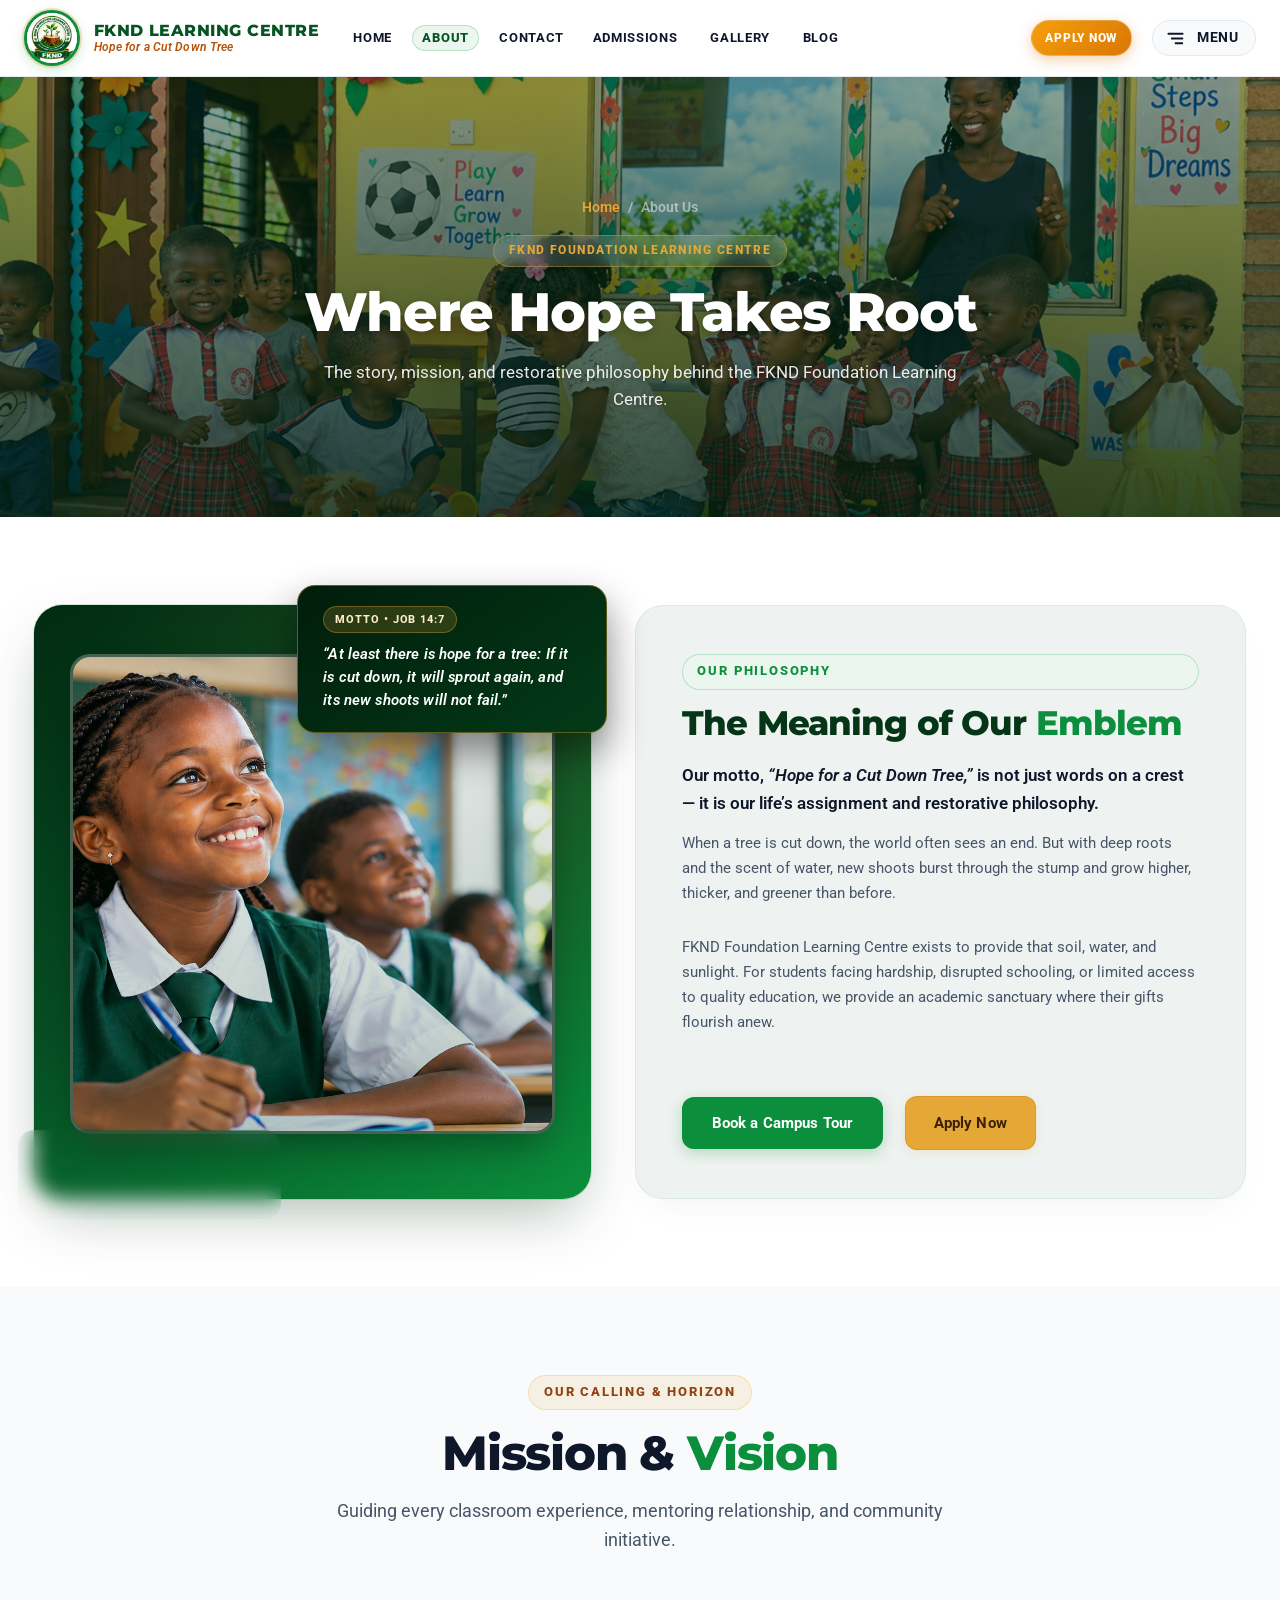
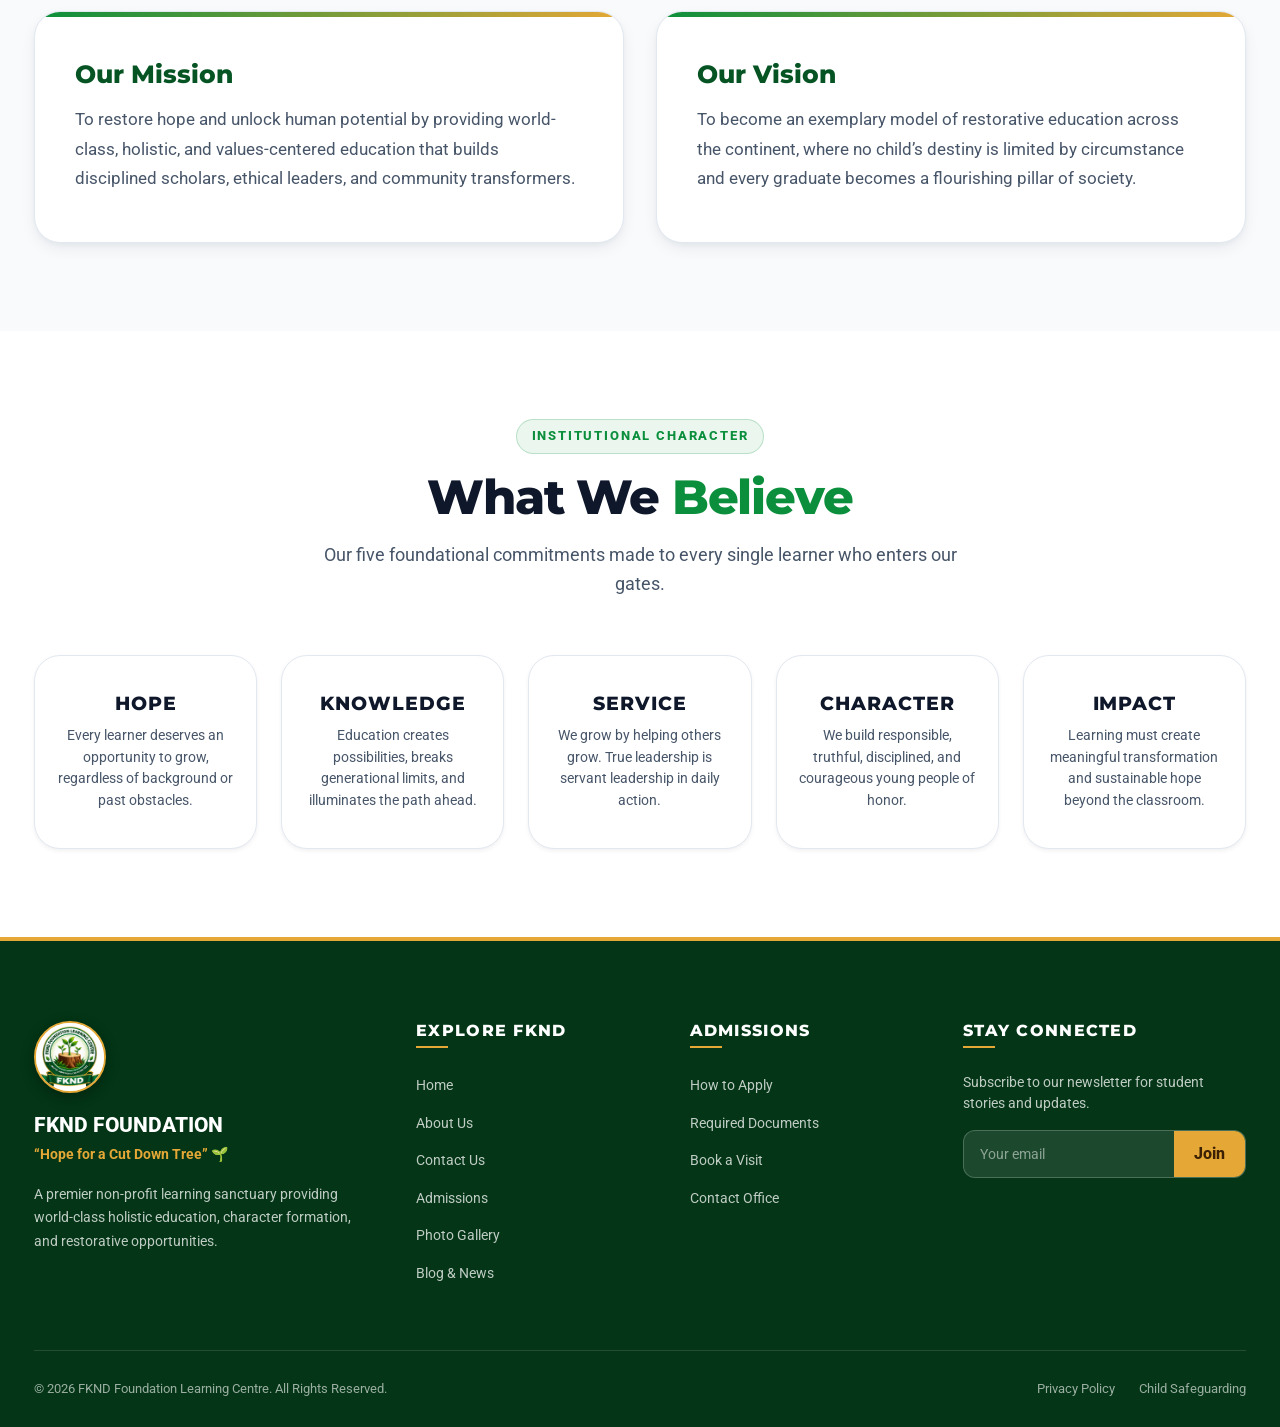
==== commit ec27e10f: "Enhance institutional styling, typography, blog assets, and gallery media" ====
--- a/about.html
+++ b/about.html
@@ -27,6 +27,10 @@
       <a href="index.html" class="nav-center-brand" aria-label="FKND Foundation Learning Centre Homepage">
         <div class="brand-crest-frame">
           <img src="logo.jpeg" alt="FKND Foundation Learning Centre Crest">
+        </div>
+        <div class="nav-brand-text">
+          <span class="nav-brand-title">FKND LEARNING CENTRE</span>
+          <span class="nav-brand-motto">Hope for a Cut Down Tree</span>
         </div>
       </a>
 
@@ -68,14 +72,8 @@
     <!-- Backdrop Scrim Overlay -->
     <div class="site-dropdown-backdrop" id="siteDropdownBackdrop" aria-hidden="true"></div>
 
-    <!-- Floating Dropdown Menu Card (Desktop & Mobile - Complete Navigation Grid) -->
+    <!-- Floating Dropdown Menu Card (Desktop & Mobile - Streamlined Navigation) -->
     <div class="site-dropdown-menu" id="siteDropdownMenu" role="dialog" aria-modal="true" aria-label="Navigation Menu" aria-hidden="true">
-      <div class="dropdown-status-banner">
-        <span class="status-pulse-dot"></span>
-        <span class="status-text">Admissions Open &bull; 2026/2027 Year</span>
-        <a href="admissions.html" class="status-link">Apply &rarr;</a>
-      </div>
-
       <div class="dropdown-menu-header">
         <div class="dropdown-brand-mini">
           <img src="logo.jpeg" alt="FKND Crest">
@@ -94,84 +92,56 @@
           </span>
           <div class="dropdown-link-text">
             <span class="dropdown-link-title">Home</span>
-            <span class="dropdown-link-desc">Overview & Welcome</span>
           </div>
           <span class="dropdown-link-arrow">&rarr;</span>
         </a>
 
         <a href="about.html" class="dropdown-link-card active" style="--delay: 2">
           <span class="dropdown-link-icon">
-            <svg width="18" height="18" viewBox="0 0 24 24" fill="none" stroke="currentColor" stroke-width="2.2" stroke-linecap="round" stroke-linejoin="round"><circle cx="12" cy="12" r="10"/><line x1="12" y1="16" x2="12" y2="12"/><line x1="12" y1="8" x2="12.01" y2="8"/></svg>
-          </span>
-          <div class="dropdown-link-text">
-            <span class="dropdown-link-title">About Us</span>
-            <span class="dropdown-link-desc">Our Story & Core Values</span>
-          </div>
-          <span class="dropdown-link-arrow">&rarr;</span>
-        </a>
-
-        <a href="academics.html" class="dropdown-link-card" style="--delay: 3">
-          <span class="dropdown-link-icon">
-            <svg width="18" height="18" viewBox="0 0 24 24" fill="none" stroke="currentColor" stroke-width="2.2" stroke-linecap="round" stroke-linejoin="round"><path d="M4 19.5v-15A2.5 2.5 0 0 1 6.5 2H20v20H6.5a2.5 2.5 0 0 1-2.5-2.5Z"/><path d="M6 6h10"/><path d="M6 10h10"/></svg>
-          </span>
-          <div class="dropdown-link-text">
-            <span class="dropdown-link-title">Academics</span>
-            <span class="dropdown-link-desc">Curriculum & STEM Excellence</span>
-          </div>
-          <span class="dropdown-link-arrow">&rarr;</span>
-        </a>
-
-        <a href="student-life.html" class="dropdown-link-card" style="--delay: 4">
-          <span class="dropdown-link-icon">
-            <svg width="18" height="18" viewBox="0 0 24 24" fill="none" stroke="currentColor" stroke-width="2.2" stroke-linecap="round" stroke-linejoin="round"><path d="M17 21v-2a4 4 0 0 0-4-4H5a4 4 0 0 0-4 4v2"/><circle cx="9" cy="7" r="4"/><path d="M23 21v-2a4 4 0 0 0-3-3.87"/><path d="M16 3.13a4 4 0 0 1 0 7.75"/></svg>
-          </span>
-          <div class="dropdown-link-text">
-            <span class="dropdown-link-title">Student Life</span>
-            <span class="dropdown-link-desc">Clubs, Athletics & Community</span>
-          </div>
-          <span class="dropdown-link-arrow">&rarr;</span>
-        </a>
-
-        <a href="admissions.html" class="dropdown-link-card" style="--delay: 5">
+            <svg width="18" height="18" viewBox="0 0 24 24" fill="none" stroke="currentColor" stroke-width="2.2" stroke-linecap="round" stroke-linejoin="round"><circle cx="12" cy="12" r="10"/><path d="M12 16v-4"/><path d="M12 8h.01"/></svg>
+          </span>
+          <div class="dropdown-link-text">
+            <span class="dropdown-link-title">About</span>
+          </div>
+          <span class="dropdown-link-arrow">&rarr;</span>
+        </a>
+
+        <a href="admissions.html" class="dropdown-link-card" style="--delay: 3">
           <span class="dropdown-link-icon">
             <svg width="18" height="18" viewBox="0 0 24 24" fill="none" stroke="currentColor" stroke-width="2.2" stroke-linecap="round" stroke-linejoin="round"><path d="M22 10v6M2 10l10-5 10 5-10 5z"/><path d="M6 12v5c3 3 9 3 12 0v-5"/></svg>
           </span>
           <div class="dropdown-link-text">
-            <span class="dropdown-link-title">Admissions & Aid</span>
-            <span class="dropdown-link-desc">5-Step Process & Scholarships</span>
-          </div>
-          <span class="dropdown-link-arrow">&rarr;</span>
-        </a>
-
-        <a href="gallery.html" class="dropdown-link-card" style="--delay: 6">
+            <span class="dropdown-link-title">Admissions</span>
+          </div>
+          <span class="dropdown-link-arrow">&rarr;</span>
+        </a>
+
+        <a href="gallery.html" class="dropdown-link-card" style="--delay: 4">
           <span class="dropdown-link-icon">
             <svg width="18" height="18" viewBox="0 0 24 24" fill="none" stroke="currentColor" stroke-width="2.2" stroke-linecap="round" stroke-linejoin="round"><rect width="18" height="18" x="3" y="3" rx="2" ry="2"/><circle cx="9" cy="9" r="2"/><path d="m21 15-3.086-3.086a2 2 0 0 0-2.828 0L6 21"/></svg>
           </span>
           <div class="dropdown-link-text">
-            <span class="dropdown-link-title">Photo Gallery</span>
-            <span class="dropdown-link-desc">STEM, Sports & Campus Visuals</span>
-          </div>
-          <span class="dropdown-link-arrow">&rarr;</span>
-        </a>
-
-        <a href="blog.html" class="dropdown-link-card" style="--delay: 7">
+            <span class="dropdown-link-title">Gallery</span>
+          </div>
+          <span class="dropdown-link-arrow">&rarr;</span>
+        </a>
+
+        <a href="blog.html" class="dropdown-link-card" style="--delay: 5">
           <span class="dropdown-link-icon">
             <svg width="18" height="18" viewBox="0 0 24 24" fill="none" stroke="currentColor" stroke-width="2.2" stroke-linecap="round" stroke-linejoin="round"><path d="M4 22h16a2 2 0 0 0 2-2V4a2 2 0 0 0-2-2H8a2 2 0 0 0-2 2v16a2 2 0 0 1-2 2Zm0 0a2 2 0 0 1-2-2v-9c0-1.1.9-2 2-2h2"/><path d="M18 14h-8"/><path d="M15 18h-5"/><path d="M10 6h8v4h-8V6Z"/></svg>
           </span>
           <div class="dropdown-link-text">
-            <span class="dropdown-link-title">Blog & News</span>
-            <span class="dropdown-link-desc">Stories, Events & Insights</span>
-          </div>
-          <span class="dropdown-link-arrow">&rarr;</span>
-        </a>
-
-        <a href="contact.html" class="dropdown-link-card" style="--delay: 8">
+            <span class="dropdown-link-title">Blog</span>
+          </div>
+          <span class="dropdown-link-arrow">&rarr;</span>
+        </a>
+
+        <a href="contact.html" class="dropdown-link-card" style="--delay: 6">
           <span class="dropdown-link-icon">
             <svg width="18" height="18" viewBox="0 0 24 24" fill="none" stroke="currentColor" stroke-width="2.2" stroke-linecap="round" stroke-linejoin="round"><path d="M20 10c0 6-8 12-8 12s-8-6-8-12a8 8 0 0 1 16 0Z"/><circle cx="12" cy="10" r="3"/></svg>
           </span>
           <div class="dropdown-link-text">
-            <span class="dropdown-link-title">Contact & Visit</span>
-            <span class="dropdown-link-desc">Location, Hours & Inquiries</span>
+            <span class="dropdown-link-title">Contact</span>
           </div>
           <span class="dropdown-link-arrow">&rarr;</span>
         </a>
@@ -182,20 +152,18 @@
           <span>APPLY NOW</span>
           <svg width="14" height="14" viewBox="0 0 24 24" fill="none" stroke="currentColor" stroke-width="2.5" stroke-linecap="round" stroke-linejoin="round"><path d="M5 12h14"/><path d="m12 5 7 7-7 7"/></svg>
         </button>
-        <button class="btn btn-outline-green btn-sm dropdown-cta-btn" data-open-modal="tourModal">
-          <span>Book Campus Visit</span>
-        </button>
       </div>
     </div>
   </header>
 
   <main>
-    <!-- Page Hero Banner -->
-    <section class="page-hero-banner">
+    <!-- Page Hero Banner with about.png Background -->
+    <section class="page-hero-banner page-hero-about" style="background-image: linear-gradient(180deg, rgba(3, 53, 22, 0.45) 0%, rgba(3, 35, 15, 0.82) 100%), url('about.png'); background-size: cover; background-position: center 30%;">
       <div class="container">
         <div class="breadcrumb-nav">
           <a href="index.html">Home</a> <span>/</span> <span>About Us</span>
         </div>
+        <div class="page-hero-tag">FKND FOUNDATION LEARNING CENTRE</div>
         <h1 class="section-title">Where Hope Takes Root</h1>
         <p class="section-subtitle">
           The story, mission, and restorative philosophy behind the FKND Foundation Learning Centre.
@@ -203,56 +171,84 @@
       </div>
     </section>
 
-    <!-- The Symbolism & Origin Section -->
+    <!-- The Symbolism & Origin Section (ISB & Dallas ISD Inspired) -->
     <section class="section-wrapper white-bg">
-      <div class="container story-layout">
-        <div class="story-media-column">
-          <div class="story-main-image">
-            <img src="https://images.unsplash.com/photo-1544717305-2782549b5136?q=80&w=1200&auto=format&fit=crop" alt="Students in library reading and studying">
-          </div>
+      <div class="container story-isb-layout">
+        
+        <!-- Left Column: Rich Green Media Card with Job 14:7 Motto Badge -->
+        <div class="story-green-media-card">
+          <div class="green-card-backdrop"></div>
+          
+          <div class="story-image-frame">
+            <img src="nourish.png" alt="Students learning with joy at FKND Foundation Learning Centre" class="nourish-photo">
+            <div class="image-gradient-overlay"></div>
+          </div>
+
           <div class="story-motto-callout">
-            <div class="quote-mark">“</div>
-            <p>At least there is hope for a tree: If it is cut down, it will sprout again, and its new shoots will not fail.</p>
-          </div>
-        </div>
-
-        <div class="story-narrative">
+            <div class="motto-quote-header">
+              <span class="motto-badge">Motto • Job 14:7</span>
+            </div>
+            <p>“At least there is hope for a tree: If it is cut down, it will sprout again, and its new shoots will not fail.”</p>
+          </div>
+
+          <div class="story-floating-stat">
+            <div class="stat-info-text">
+              <span class="stat-tag-pill">Personalized Mentoring</span>
+              <strong>Teacher Mentoring Student</strong>
+              <span>Individualized care & academic coaching</span>
+            </div>
+          </div>
+        </div>
+
+        <!-- Right Column: Narrative Story -->
+        <div class="story-ash-text-card">
           <span class="section-label">Our Philosophy</span>
           <h2 class="section-title">The Meaning of Our <span class="text-green">Emblem</span></h2>
           <p class="lead-story">
-            Our motto, <em>"Hope for a Cut Down Tree,"</em> is not just words on a badge — it is our life's assignment.
-          </p>
-          <p>
+            Our motto, <em>“Hope for a Cut Down Tree,”</em> is not just words on a crest — it is our life’s assignment and restorative philosophy.
+          </p>
+          <p class="story-body-text">
             When a tree is cut down, the world often sees an end. But with deep roots and the scent of water, new shoots burst through the stump and grow higher, thicker, and greener than before.
           </p>
-          <p>
+          <p class="story-body-text">
             FKND Foundation Learning Centre exists to provide that soil, water, and sunlight. For students facing hardship, disrupted schooling, or limited access to quality education, we provide an academic sanctuary where their gifts flourish anew.
           </p>
 
-          <div style="margin-top: 2rem;">
-            <button class="btn btn-primary" data-open-modal="tourModal">Visit Our Campus</button>
-            <button class="btn btn-apply" data-open-modal="applyModal" style="margin-left: 0.75rem;">Apply Now</button>
-          </div>
-        </div>
+          <div class="story-action-row" style="margin-top: 2rem;">
+            <button class="btn btn-primary btn-story-cta" data-open-modal="tourModal">
+              <span>Book a Campus Tour</span>
+            </button>
+            <button class="btn btn-apply" data-open-modal="applyModal">
+              <span>Apply Now</span>
+            </button>
+          </div>
+        </div>
+
       </div>
     </section>
 
     <!-- Mission & Vision Cards -->
     <section class="section-wrapper surface-bg">
       <div class="container">
-        <div class="story-pillars-grid" style="grid-template-columns: 1fr 1fr; gap: 2rem;">
-          <div class="pillar-box" style="padding: 2.5rem; background: var(--fknd-white);">
-            <div style="font-size: 2.2rem; margin-bottom: 0.75rem;">🎯</div>
-            <h3 style="font-size: 1.4rem; color: var(--fknd-green-dark); margin-bottom: 0.75rem;">Our Mission</h3>
-            <p style="font-size: 1rem; line-height: 1.7; color: var(--text-muted);">
+        <div class="section-header-block text-center center-block">
+          <span class="section-label accent">Our Calling & Horizon</span>
+          <h2 class="section-title">Mission & <span class="text-green">Vision</span></h2>
+          <p class="section-subtitle center-block">
+            Guiding every classroom experience, mentoring relationship, and community initiative.
+          </p>
+        </div>
+
+        <div class="about-mv-grid">
+          <div class="about-mv-card mission">
+            <h3>Our Mission</h3>
+            <p>
               To restore hope and unlock human potential by providing world-class, holistic, and values-centered education that builds disciplined scholars, ethical leaders, and community transformers.
             </p>
           </div>
 
-          <div class="pillar-box" style="padding: 2.5rem; background: var(--fknd-white);">
-            <div style="font-size: 2.2rem; margin-bottom: 0.75rem;">🌍</div>
-            <h3 style="font-size: 1.4rem; color: var(--fknd-green-dark); margin-bottom: 0.75rem;">Our Vision</h3>
-            <p style="font-size: 1rem; line-height: 1.7; color: var(--text-muted);">
+          <div class="about-mv-card vision">
+            <h3>Our Vision</h3>
+            <p>
               To become an exemplary model of restorative education across the continent, where no child’s destiny is limited by circumstance and every graduate becomes a flourishing pillar of society.
             </p>
           </div>
@@ -260,44 +256,39 @@
       </div>
     </section>
 
-    <!-- Bishop Dunne Values Section -->
+    <!-- Institutional Values Section (What We Believe) -->
     <section class="section-wrapper white-bg">
       <div class="container">
         <div class="section-header-block text-center center-block">
           <span class="section-label">Institutional Character</span>
           <h2 class="section-title">What We <span class="text-green">Believe</span></h2>
           <p class="section-subtitle center-block">
-            Our values are statements of commitment made to every single learner who enters our gates.
+            Our five foundational commitments made to every single learner who enters our gates.
           </p>
         </div>
 
         <div class="values-five-grid">
           <div class="value-pledge-card">
-            <div class="value-pledge-icon">🌱</div>
             <h3>HOPE</h3>
             <p>Every learner deserves an opportunity to grow, regardless of background or past obstacles.</p>
           </div>
 
           <div class="value-pledge-card">
-            <div class="value-pledge-icon">📚</div>
             <h3>KNOWLEDGE</h3>
             <p>Education creates possibilities, breaks generational limits, and illuminates the path ahead.</p>
           </div>
 
           <div class="value-pledge-card">
-            <div class="value-pledge-icon">🤝</div>
             <h3>SERVICE</h3>
             <p>We grow by helping others grow. True leadership is servant leadership in daily action.</p>
           </div>
 
           <div class="value-pledge-card">
-            <div class="value-pledge-icon">❤️</div>
             <h3>CHARACTER</h3>
             <p>We build responsible, truthful, disciplined, and courageous young people of honor.</p>
           </div>
 
           <div class="value-pledge-card">
-            <div class="value-pledge-icon">🌍</div>
             <h3>IMPACT</h3>
             <p>Learning must create meaningful transformation and sustainable hope beyond the classroom.</p>
           </div>
@@ -336,7 +327,7 @@
           <h4 class="footer-column-title">Admissions</h4>
           <ul class="footer-links-vertical">
             <li><a href="admissions.html" class="footer-link-item">How to Apply</a></li>
-            <li><a href="admissions.html#scholarships" class="footer-link-item">Scholarships & Aid</a></li>
+            <li><a href="admissions.html#requirements" class="footer-link-item">Required Documents</a></li>
             <li><a href="#" class="footer-link-item" data-open-modal="tourModal">Book a Visit</a></li>
             <li><a href="contact.html" class="footer-link-item">Contact Office</a></li>
           </ul>
@@ -364,6 +355,82 @@
     </div>
   </footer>
 
+  <!-- 4-Step Application Modal -->
+  <div class="modal-overlay" id="applyModal" role="dialog" aria-modal="true" aria-labelledby="applyModalTitle">
+    <div class="modal-card-box">
+      <div class="modal-top-bar">
+        <h3 id="applyModalTitle">Start Your FKND Application</h3>
+        <button class="modal-close-trigger" aria-label="Close application modal">✕</button>
+      </div>
+
+      <div class="modal-scroll-body">
+        <div class="wizard-progress-bar">
+          <div class="wizard-step-indicator active"><div class="wizard-step-circle">1</div><span class="wizard-step-label">Student</span></div>
+          <div class="wizard-step-indicator"><div class="wizard-step-circle">2</div><span class="wizard-step-label">Guardian</span></div>
+          <div class="wizard-step-indicator"><div class="wizard-step-circle">3</div><span class="wizard-step-label">Academic</span></div>
+          <div class="wizard-step-indicator"><div class="wizard-step-circle">4</div><span class="wizard-step-label">Submit</span></div>
+        </div>
+
+        <form id="admissionsWizardForm">
+          <div class="wizard-step-pane" style="display: block;">
+            <div class="form-group"><label>Student Full Legal Name *</label><input type="text" class="form-input" required></div>
+            <div class="form-group"><label>Date of Birth *</label><input type="date" class="form-input" required></div>
+            <div class="form-group">
+              <label>Grade Level Applying For *</label>
+              <select class="form-select" required>
+                <option value="early">Early Childhood (Ages 3-5)</option>
+                <option value="primary">Primary School (Grades 1-6)</option>
+                <option value="secondary">Secondary School (Grades 7-12)</option>
+              </select>
+            </div>
+          </div>
+          <div class="wizard-step-pane" style="display: none;">
+            <div class="form-group"><label>Parent / Guardian Name *</label><input type="text" class="form-input" required></div>
+            <div class="form-group"><label>Mobile Phone *</label><input type="tel" class="form-input" required></div>
+          </div>
+          <div class="wizard-step-pane" style="display: none;">
+            <div class="form-group"><label>Previous School Attended</label><input type="text" class="form-input"></div>
+            <div class="form-group"><label>Preferred Entry Term</label><select class="form-select"><option>Term 1 (September)</option><option>Term 2 (January)</option><option>Term 3 (April / May)</option></select></div>
+          </div>
+          <div class="wizard-step-pane" style="display: none;">
+            <div style="display: flex; flex-direction: column; gap: 0.5rem; margin-bottom: 1rem;">
+              <label><input type="checkbox" required checked> Confirm all submitted information is accurate</label>
+            </div>
+          </div>
+          <div class="wizard-button-row">
+            <button type="button" class="btn btn-white btn-sm" id="wizardPrevBtn" style="visibility: hidden;">← Back</button>
+            <button type="button" class="btn btn-primary" id="wizardNextBtn">Continue Next →</button>
+            <button type="submit" class="btn btn-apply" id="wizardSubmitBtn" style="display: none;">Submit Application</button>
+          </div>
+        </form>
+
+        <div id="wizardSuccessPane" style="display: none; text-align: center; padding: 2rem 1rem;">
+          <div style="font-size: 2rem; color: var(--fknd-green);">✓</div>
+          <h3 style="color: var(--fknd-green-dark); margin: 0.5rem 0;">Application Received!</h3>
+          <p style="color: var(--text-muted);">Our Admissions Board will contact your guardian within 2 business days.</p>
+        </div>
+      </div>
+    </div>
+  </div>
+
+  <!-- Tour Modal -->
+  <div class="modal-overlay" id="tourModal" role="dialog" aria-modal="true">
+    <div class="modal-card-box">
+      <div class="modal-top-bar">
+        <h3>Book a Campus Visit</h3>
+        <button class="modal-close-trigger">✕</button>
+      </div>
+      <div class="modal-scroll-body">
+        <form id="tourBookingForm">
+          <div class="form-group"><label>Your Full Name *</label><input type="text" class="form-input" required></div>
+          <div class="form-group"><label>Preferred Date *</label><input type="date" class="form-input" required></div>
+          <div class="form-group"><label>Phone Number *</label><input type="tel" class="form-input" required></div>
+          <button type="submit" class="btn btn-primary" style="width: 100%; margin-top: 1rem;">Confirm Tour</button>
+        </form>
+      </div>
+    </div>
+  </div>
+
   <script src="js/main.js"></script>
 </body>
 </html>
--- a/css/style.css
+++ b/css/style.css
@@ -9,7 +9,7 @@
    Motto: "Hope for a Cut Down Tree" 🌱
    ========================================================================== */
 
-@import url('https://fonts.googleapis.com/css2?family=Plus+Jakarta+Sans:ital,wght@0,300;0,400;0,500;0,600;0,700;0,800;1,400;1,600&family=Outfit:wght@500;600;700;800&display=swap');
+@import url('https://fonts.googleapis.com/css2?family=Montserrat:ital,wght@0,500;0,600;0,700;0,800;1,600&family=Open+Sans:ital,wght@0,400;0,500;0,600;0,700;1,400&family=Roboto:ital,wght@0,400;0,500;0,700;0,900;1,400;1,700&display=swap');
 
 :root {
   /* Brand Core Colors */
@@ -50,9 +50,9 @@
   --text-white: #FFFFFF;
   --text-accent-contrast: #3B2003;
 
-  /* Typography Families */
-  --font-sans: 'Plus Jakarta Sans', -apple-system, BlinkMacSystemFont, 'Segoe UI', Roboto, sans-serif;
-  --font-heading: 'Outfit', 'Plus Jakarta Sans', sans-serif;
+  /* Typography Families - Academic standard aligned with USTED / AAMUSTED */
+  --font-sans: 'Roboto', 'Open Sans', -apple-system, BlinkMacSystemFont, 'Segoe UI', sans-serif;
+  --font-heading: 'Montserrat', 'Roboto', sans-serif;
 
   /* Elevations */
   --shadow-xs: 0 1px 2px 0 rgba(15, 23, 42, 0.04);
@@ -368,146 +368,172 @@
 }
 
 /* ==========================================================================
-   DALLAS ISD INSPIRED CENTERED NAVBAR & SPLIT NAVIGATION
-   - Left Wing: Home | About | Academics
-   - Center: Prominent FKND Crest (Hanging gracefully off the navbar baseline)
-   - Right Wing: Admissions | Student Life | Contact | APPLY NOW
-   - Generous, expansive spacing between logo and link wings
+   ENHANCED CENTERED NAVBAR & NAVIGATION SYSTEM
+   - Left Wing: Home | About | Contact
+   - Center: FKND Crest Medallion with Gold-Accented Ring & Elevation
+   - Right Wing: Admissions | Gallery | Blog | Shimmering APPLY NOW | Interactive Menu
    ========================================================================== */
 .site-header {
   position: sticky;
   top: 0;
   z-index: 1000;
-  background-color: var(--fknd-white);
-  border-bottom: 1px solid var(--fknd-border);
-  transition: all var(--transition-base);
-  box-shadow: 0 2px 12px rgba(0, 0, 0, 0.04);
+  background-color: rgba(255, 255, 255, 0.95);
+  backdrop-filter: blur(16px);
+  -webkit-backdrop-filter: blur(16px);
+  border-bottom: 1px solid rgba(226, 232, 240, 0.85);
+  transition: background-color 0.2s ease, box-shadow 0.2s ease, border-color 0.2s ease;
+  box-shadow: 0 2px 14px rgba(15, 23, 42, 0.04);
   overflow: visible;
 }
 
 .site-header.scrolled {
-  box-shadow: var(--shadow-md);
+  background-color: rgba(255, 255, 255, 0.98);
+  box-shadow: 0 8px 24px -4px rgba(15, 23, 42, 0.08), 0 2px 6px -1px rgba(11, 143, 60, 0.06);
+  border-bottom-color: rgba(11, 143, 60, 0.2);
 }
 
 .header-container-spacious,
 .header-container {
   display: flex;
   align-items: center;
-  justify-content: space-between;
-  min-height: 86px;
+  justify-content: flex-start;
+  height: 76px;
   max-width: 1520px;
   margin: 0 auto;
-  padding: 0 3rem;
+  padding: 0 2.5rem;
   position: relative;
-  transition: min-height var(--transition-base);
-}
-
-.site-header.scrolled .header-container-spacious,
-.site-header.scrolled .header-container {
-  min-height: 72px;
-}
-
-/* Nav Wings (Left & Right) - Symmetrically spaced with generous separation from the logo */
+}
+
+/* Nav Wings (Left & Right) - Seamless, unified link row with equal spacing */
 .nav-wing {
   display: flex;
   align-items: center;
-  gap: 3rem; /* Generous breathing room between individual links */
-  flex: 1;
+  gap: 0.5rem;
 }
 
 .nav-wing-left {
-  justify-content: flex-end;
-  padding-right: 7rem; /* Large spacious gap between Academics and the centered Logo */
+  order: 1;
+  justify-content: flex-start;
+  padding: 0;
+  margin: 0;
+  flex: none;
 }
 
 .nav-wing-right {
+  order: 2;
   justify-content: flex-start;
-  padding-left: 7rem; /* Large spacious gap between the centered Logo and Admissions */
-  gap: 2.5rem;
+  padding: 0;
+  margin: 0 0 0 0.5rem; /* Matches the exact 0.5rem gap between all links */
+  gap: 0.5rem;
+  flex: 1; /* Fills remaining space so Action buttons sit on far right */
 }
 
 .nav-anchor {
-  font-size: 0.9375rem;
+  font-size: 0.88rem;
   font-weight: 700;
   color: var(--text-main);
   text-transform: uppercase;
-  letter-spacing: 0.09em;
-  padding: 0.4rem 0;
+  letter-spacing: 0.05em;
+  padding: 0.45rem 0.8rem;
+  border-radius: var(--radius-full);
   position: relative;
-  transition: color var(--transition-fast);
+  transition: all 0.2s cubic-bezier(0.16, 1, 0.3, 1);
   white-space: nowrap;
   line-height: 1;
-}
-
-.nav-anchor::after {
-  content: '';
-  position: absolute;
-  bottom: -6px;
-  left: 0;
-  width: 0%;
-  height: 3px;
-  background-color: var(--fknd-green);
-  border-radius: 2px;
-  transition: width var(--transition-base);
-}
-
-.nav-anchor:hover, .nav-anchor.active {
+  display: inline-flex;
+  align-items: center;
+}
+
+.nav-anchor:hover {
   color: var(--fknd-green);
-}
-
-.nav-anchor:hover::after, .nav-anchor.active::after {
-  width: 100%;
-}
-
-/* Center Brand / Medallion Logo (Dallas ISD Style - Slightly off the straight line) */
+  background: var(--fknd-green-tint);
+  transform: translateY(-1px);
+}
+
+.nav-anchor.active {
+  color: var(--fknd-green-dark);
+  background: var(--fknd-green-light);
+  font-weight: 800;
+  box-shadow: inset 0 0 0 1px var(--fknd-green-border);
+}
+
+/* Brand Lockup at Starting End */
 .nav-center-brand {
-  position: absolute;
-  left: 50%;
-  top: 50%;
-  transform: translate(-50%, -28%); /* Drops down past the header border */
-  display: flex;
-  flex-direction: column;
-  align-items: center;
-  justify-content: center;
+  order: -1;
+  position: relative;
+  display: flex;
+  align-items: center;
+  gap: 0.85rem;
   text-decoration: none;
   z-index: 100;
-  transition: transform var(--transition-base);
+  flex-shrink: 0;
+  margin-right: 2rem;
+  transform: none !important;
+  width: auto;
+  outline: none;
+}
+
+.nav-brand-text {
+  display: flex;
+  flex-direction: column;
+  line-height: 1.2;
+}
+
+.nav-brand-title {
+  font-family: var(--font-heading);
+  font-size: 0.98rem;
+  font-weight: 800;
+  color: var(--fknd-green-dark);
+  letter-spacing: 0.03em;
+  white-space: nowrap;
+  transition: color var(--transition-fast);
+}
+
+.nav-brand-motto {
+  font-size: 0.72rem;
+  font-weight: 600;
+  color: #B45309; /* Warm scholastic gold */
+  font-style: italic;
+  letter-spacing: 0.01em;
+  white-space: nowrap;
+}
+
+.nav-center-brand:hover .nav-brand-title {
+  color: var(--fknd-green);
+}
+
+.nav-center-brand:focus-visible .brand-crest-frame {
+  box-shadow: 0 0 0 3px var(--fknd-accent), 0 8px 20px rgba(11, 143, 60, 0.3);
 }
 
 .brand-crest-frame {
-  width: 104px;
-  height: 104px;
+  width: 56px;
+  height: 56px;
   border-radius: 50%;
   overflow: hidden;
   background: #FFFFFF;
-  border: 4px solid var(--fknd-green);
-  box-shadow: 0 12px 30px rgba(11, 143, 60, 0.28), 0 4px 12px rgba(0, 0, 0, 0.1);
+  border: 3px solid var(--fknd-green);
+  box-shadow: 0 4px 14px rgba(11, 143, 60, 0.2), 0 0 0 2px rgba(229, 168, 54, 0.3);
   display: flex;
   align-items: center;
   justify-content: center;
-  transition: all var(--transition-base);
+  transition: transform 0.25s cubic-bezier(0.16, 1, 0.3, 1), box-shadow 0.25s cubic-bezier(0.16, 1, 0.3, 1), width 0.25s ease, height 0.25s ease;
   flex-shrink: 0;
 }
 
 .nav-center-brand:hover .brand-crest-frame {
   transform: scale(1.06);
-  border-color: var(--fknd-accent);
-  box-shadow: 0 16px 36px rgba(245, 158, 11, 0.4);
-}
-
-.site-header.scrolled .nav-center-brand {
-  transform: translate(-50%, -32%);
-}
-
-.site-header.scrolled .brand-crest-frame {
-  width: 76px;
-  height: 76px;
+  border-color: var(--fknd-green);
+  box-shadow: 0 8px 22px rgba(11, 143, 60, 0.28), 0 0 0 3.5px var(--fknd-accent);
 }
 
 .brand-crest-frame img {
   width: 100%;
   height: 100%;
   object-fit: cover;
+  user-select: none;
+  -webkit-user-drag: none;
+  pointer-events: none;
 }
 
 /* Nav Search Icon Button */
@@ -532,10 +558,45 @@
   transform: scale(1.05);
 }
 
-/* Nav Action Button */
+/* Nav Action Button - High Converting Shimmer Button */
 .nav-apply-btn {
-  margin-left: 0.25rem;
-  box-shadow: 0 3px 12px var(--fknd-accent-glow);
+  background: linear-gradient(135deg, #F59E0B 0%, #D97706 100%);
+  color: #FFFFFF !important;
+  font-weight: 800;
+  font-size: 0.8125rem;
+  letter-spacing: 0.06em;
+  padding: 0.58rem 1.25rem;
+  border-radius: var(--radius-full);
+  box-shadow: 0 4px 14px rgba(217, 119, 6, 0.32);
+  border: 1px solid rgba(255, 255, 255, 0.25);
+  margin-left: auto; /* Pushes Apply button and Menu to far right */
+  position: relative;
+  overflow: hidden;
+  transition: all 0.25s cubic-bezier(0.16, 1, 0.3, 1);
+  display: inline-flex;
+  align-items: center;
+  justify-content: center;
+}
+
+.nav-apply-btn::before {
+  content: '';
+  position: absolute;
+  top: 0;
+  left: -100%;
+  width: 100%;
+  height: 100%;
+  background: linear-gradient(90deg, transparent, rgba(255, 255, 255, 0.35), transparent);
+  transition: 0.6s ease;
+}
+
+.nav-apply-btn:hover {
+  transform: translateY(-2px);
+  box-shadow: 0 6px 20px rgba(217, 119, 6, 0.45);
+  background: linear-gradient(135deg, #FBBF24 0%, #D97706 100%);
+}
+
+.nav-apply-btn:hover::before {
+  left: 100%;
 }
 
 /* Page Hero Banner for Subpages */
@@ -545,17 +606,75 @@
   padding: 5rem 0 4rem;
   position: relative;
   text-align: center;
+  background-size: cover;
+  background-position: center;
+}
+
+.page-hero-banner.page-hero-about,
+.page-hero-banner.page-hero-contact,
+.page-hero-banner.page-hero-admissions,
+.page-hero-banner.page-hero-gallery,
+.page-hero-banner.page-hero-blog {
+  min-height: 440px;
+  display: flex;
+  align-items: center;
+  justify-content: center;
+  background-position: center 30%;
+  background-size: cover;
+  padding: 6.5rem 0 5.5rem;
+}
+
+.page-hero-banner.page-hero-about {
+  background: linear-gradient(180deg, rgba(3, 53, 22, 0.45) 0%, rgba(3, 35, 15, 0.80) 100%), url('../about.png') center 30%/cover no-repeat;
+}
+
+.page-hero-banner.page-hero-contact {
+  background: linear-gradient(180deg, rgba(3, 53, 22, 0.42) 0%, rgba(3, 35, 15, 0.78) 100%), url('../contact.png') center center/cover no-repeat;
+}
+
+.page-hero-banner.page-hero-admissions {
+  background: linear-gradient(180deg, rgba(3, 53, 22, 0.45) 0%, rgba(3, 35, 15, 0.82) 100%), url('../one.jpg') center center/cover no-repeat;
+}
+
+.page-hero-banner.page-hero-gallery {
+  background: linear-gradient(180deg, rgba(3, 53, 22, 0.45) 0%, rgba(3, 35, 15, 0.80) 100%), url('../check.png') center center/cover no-repeat;
+}
+
+.page-hero-banner.page-hero-blog {
+  background: linear-gradient(180deg, rgba(3, 53, 22, 0.45) 0%, rgba(3, 35, 15, 0.82) 100%), url('../blog.jpg') center center/cover no-repeat;
+}
+
+.page-hero-tag {
+  display: inline-flex;
+  align-items: center;
+  gap: 0.5rem;
+  background: rgba(255, 255, 255, 0.12);
+  border: 1px solid rgba(229, 168, 54, 0.4);
+  color: var(--fknd-accent);
+  padding: 0.35rem 0.9rem;
+  border-radius: var(--radius-full);
+  font-size: 0.75rem;
+  font-weight: 800;
+  letter-spacing: 0.12em;
+  text-transform: uppercase;
+  margin-bottom: 0.9rem;
+  backdrop-filter: blur(8px);
 }
 
 .page-hero-banner .section-title {
   color: #FFFFFF;
-  font-size: clamp(2.4rem, 4vw, 3.4rem);
+  font-size: clamp(2.4rem, 4.2vw, 3.5rem);
+  font-weight: 800;
   margin-bottom: 1rem;
+  text-shadow: 0 2px 10px rgba(0, 0, 0, 0.25);
 }
 
 .page-hero-banner .section-subtitle {
-  color: rgba(255, 255, 255, 0.85);
+  color: rgba(255, 255, 255, 0.9);
   margin: 0 auto;
+  font-size: clamp(1.05rem, 1.3vw, 1.2rem);
+  max-width: 680px;
+  text-shadow: 0 1px 4px rgba(0, 0, 0, 0.3);
 }
 
 .breadcrumb-nav {
@@ -565,16 +684,97 @@
   gap: 0.5rem;
   font-size: 0.85rem;
   font-weight: 600;
-  color: rgba(255, 255, 255, 0.7);
+  color: rgba(255, 255, 255, 0.75);
   margin-bottom: 1rem;
 }
 
 .breadcrumb-nav a {
   color: var(--fknd-accent);
+  transition: color 0.2s ease;
+}
+
+.breadcrumb-nav a:hover {
+  color: #FFFFFF;
+  text-decoration: underline;
 }
 
 .breadcrumb-nav span {
   color: rgba(255, 255, 255, 0.5);
+}
+
+/* About Page Specific Enhancements */
+.about-mv-grid {
+  display: grid;
+  grid-template-columns: 1fr 1fr;
+  gap: 2rem;
+}
+
+.about-mv-card {
+  background: var(--fknd-white);
+  border-radius: var(--radius-xl);
+  padding: 3rem 2.5rem;
+  border: 1px solid var(--fknd-border);
+  box-shadow: var(--shadow-md);
+  position: relative;
+  overflow: hidden;
+  transition: all 0.3s cubic-bezier(0.16, 1, 0.3, 1);
+}
+
+.about-mv-card::before {
+  content: '';
+  position: absolute;
+  top: 0;
+  left: 0;
+  right: 0;
+  height: 5px;
+  background: linear-gradient(90deg, var(--fknd-green), var(--fknd-accent));
+}
+
+.about-mv-card:hover {
+  transform: translateY(-5px);
+  box-shadow: var(--shadow-xl);
+  border-color: var(--fknd-green-border);
+}
+
+.about-mv-icon-wrap {
+  width: 54px;
+  height: 54px;
+  border-radius: 14px;
+  background: var(--fknd-green-light);
+  color: var(--fknd-green-dark);
+  display: inline-flex;
+  align-items: center;
+  justify-content: center;
+  margin-bottom: 1.25rem;
+  border: 1px solid var(--fknd-green-border);
+}
+
+.about-mv-card.vision .about-mv-icon-wrap {
+  background: var(--fknd-accent-light);
+  color: var(--fknd-accent-dark);
+  border-color: var(--fknd-accent-border);
+}
+
+.about-mv-card h3 {
+  font-size: 1.55rem;
+  font-weight: 800;
+  color: var(--fknd-green-dark);
+  margin-bottom: 1rem;
+}
+
+.about-mv-card p {
+  font-size: 1.05rem;
+  line-height: 1.75;
+  color: var(--text-muted);
+}
+
+@media (max-width: 860px) {
+  .about-mv-grid {
+    grid-template-columns: 1fr;
+  }
+  .about-mv-card {
+    padding: 2.25rem 1.75rem;
+  }
 }
 
 /* ==========================================================================
@@ -1020,8 +1220,8 @@
   display: flex !important;
   flex-direction: column !important;
   grid-template-columns: none !important;
-  gap: 0.55rem;
-  padding: 1.15rem 1.4rem;
+  gap: 0.75rem;
+  padding: 1.5rem 1.4rem;
   margin-bottom: 0;
   background: #FFFFFF;
   overflow-y: auto;
@@ -1045,22 +1245,23 @@
   background: rgba(11, 143, 60, 0.45);
 }
 
-/* Vertical Link Card Row */
+/* Premium Vertical Link Card Row */
 .dropdown-link-card {
-  padding: 0.82rem 1rem;
-  border-radius: 14px;
+  padding: 1.05rem 1.25rem;
+  border-radius: 16px;
   color: var(--text-main);
-  transition: transform 0.22s cubic-bezier(0.16, 1, 0.3, 1), background 0.2s ease, border-color 0.2s ease, box-shadow 0.22s ease;
-  display: flex;
-  align-items: center;
-  gap: 0.85rem;
+  transition: transform 0.24s cubic-bezier(0.16, 1, 0.3, 1), background 0.2s ease, border-color 0.2s ease, box-shadow 0.24s ease;
+  display: flex;
+  align-items: center;
+  gap: 1rem;
   text-decoration: none;
-  background: var(--fknd-surface);
-  border: 1px solid var(--fknd-border);
+  background: #FAFCF9;
+  border: 1px solid rgba(226, 232, 240, 0.9);
   position: relative;
   overflow: hidden;
   flex-shrink: 0;
   width: 100%;
+  box-shadow: 0 1px 3px rgba(15, 23, 42, 0.03);
 }
 
 .dropdown-link-card::before {
@@ -1069,20 +1270,20 @@
   top: 0;
   bottom: 0;
   left: 0;
-  width: 3.5px;
+  width: 4px;
   background: linear-gradient(180deg, var(--fknd-green), var(--fknd-accent));
   opacity: 0;
   transform: scaleY(0);
-  transition: transform 0.22s cubic-bezier(0.16, 1, 0.3, 1), opacity 0.2s ease;
+  transition: transform 0.24s cubic-bezier(0.16, 1, 0.3, 1), opacity 0.2s ease;
   transform-origin: center;
-  border-radius: 0 2px 2px 0;
+  border-radius: 0 3px 3px 0;
 }
 
 .dropdown-link-card:hover {
   background: #FFFFFF;
-  border-color: rgba(11, 143, 60, 0.32);
-  transform: translateX(4px);
-  box-shadow: 0 8px 24px -4px rgba(3, 53, 22, 0.12), 0 2px 6px rgba(0, 0, 0, 0.04);
+  border-color: rgba(11, 143, 60, 0.4);
+  transform: translateX(5px);
+  box-shadow: 0 10px 24px -4px rgba(11, 143, 60, 0.14), 0 2px 6px rgba(0, 0, 0, 0.04);
 }
 
 .dropdown-link-card:hover::before,
@@ -1098,26 +1299,26 @@
 
 /* Link Icon Badge */
 .dropdown-link-icon {
-  width: 42px;
-  height: 42px;
+  width: 44px;
+  height: 44px;
   display: flex;
   align-items: center;
   justify-content: center;
-  background: #FFFFFF;
+  background: var(--fknd-green-light);
   border-radius: 12px;
   color: var(--fknd-green);
   flex-shrink: 0;
   transition: transform 0.24s cubic-bezier(0.16, 1, 0.3, 1), background 0.22s ease, color 0.22s ease, box-shadow 0.22s ease;
-  box-shadow: 0 2px 6px rgba(3, 53, 22, 0.08);
-  border: 1px solid var(--fknd-border);
+  box-shadow: 0 2px 6px rgba(11, 143, 60, 0.08);
+  border: 1px solid var(--fknd-green-border);
 }
 
 .dropdown-link-card:hover .dropdown-link-icon {
-  background: linear-gradient(135deg, var(--fknd-green), #064E24);
+  background: linear-gradient(135deg, var(--fknd-green), var(--fknd-green-dark));
   color: #FFFFFF;
   border-color: var(--fknd-green);
-  box-shadow: 0 6px 14px rgba(11, 143, 60, 0.32);
-  transform: scale(1.08) rotate(3deg);
+  box-shadow: 0 6px 16px rgba(11, 143, 60, 0.3);
+  transform: scale(1.08);
 }
 
 .dropdown-link-card.active .dropdown-link-icon {
@@ -1130,89 +1331,117 @@
 .dropdown-link-text {
   display: flex;
   flex-direction: column;
-  gap: 0.15rem;
   flex-grow: 1;
   min-width: 0;
 }
 
 .dropdown-link-title {
-  font-size: 0.92rem;
-  font-weight: 700;
-  color: var(--fknd-green-deep);
+  font-family: var(--font-heading);
+  font-size: 1.05rem;
+  font-weight: 800;
+  color: var(--text-main);
   line-height: 1.25;
+  letter-spacing: 0.015em;
   white-space: nowrap;
   overflow: hidden;
   text-overflow: ellipsis;
-  transition: color 0.18s ease;
-}
-
-.dropdown-link-card:hover .dropdown-link-title,
+  transition: color 0.2s ease;
+}
+
+.dropdown-link-card:hover .dropdown-link-title {
+  color: var(--fknd-green-dark);
+}
+
 .dropdown-link-card.active .dropdown-link-title {
-  color: var(--fknd-green);
-}
-
-.dropdown-link-desc {
-  font-size: 0.74rem;
-  font-weight: 400;
-  color: var(--text-muted);
-  line-height: 1.3;
-  white-space: nowrap;
-  overflow: hidden;
-  text-overflow: ellipsis;
-}
-
-/* Link Arrow Indicator */
+  color: var(--fknd-green-dark);
+  font-weight: 800;
+}
+
+/* Circular Action Arrow Badge */
 .dropdown-link-arrow {
-  color: var(--fknd-green);
-  font-size: 1.15rem;
+  width: 32px;
+  height: 32px;
+  border-radius: 50%;
+  background: #FFFFFF;
+  border: 1px solid var(--fknd-border);
+  color: var(--text-light);
+  display: flex;
+  align-items: center;
+  justify-content: center;
+  font-size: 0.95rem;
   font-weight: 700;
-  opacity: 0.4;
-  transform: translateX(0);
-  transition: opacity 0.2s ease, transform 0.22s cubic-bezier(0.16, 1, 0.3, 1), color 0.2s ease;
   margin-left: auto;
+  flex-shrink: 0;
+  transition: all 0.25s cubic-bezier(0.16, 1, 0.3, 1);
+  box-shadow: 0 1px 3px rgba(0, 0, 0, 0.04);
   line-height: 1;
-  flex-shrink: 0;
 }
 
 .dropdown-link-card:hover .dropdown-link-arrow {
-  opacity: 1;
-  transform: translateX(4px);
-  color: var(--fknd-green-deep);
+  background: var(--fknd-green);
+  color: #FFFFFF;
+  border-color: var(--fknd-green);
+  transform: translateX(3px) scale(1.05);
+  box-shadow: 0 4px 12px rgba(11, 143, 60, 0.3);
 }
 
 .dropdown-link-card.active .dropdown-link-arrow {
-  opacity: 0.8;
-  transform: translateX(2px);
+  background: var(--fknd-green-dark);
+  color: #FFFFFF;
+  border-color: var(--fknd-green-dark);
 }
 
 /* Pinned Bottom Drawer Action Bar */
 .dropdown-cta-bar {
   display: flex;
   flex-direction: column;
-  gap: 0.65rem;
-  padding: 1.15rem 1.4rem calc(1.15rem + env(safe-area-inset-bottom, 0px));
-  border-top: 1px solid var(--fknd-border);
-  background: var(--fknd-surface);
+  padding: 1.35rem 1.4rem calc(1.35rem + env(safe-area-inset-bottom, 0px));
+  border-top: 1px solid rgba(226, 232, 240, 0.9);
+  background: #FFFFFF;
   flex-shrink: 0;
-  box-shadow: 0 -4px 18px rgba(0, 0, 0, 0.04);
+  box-shadow: 0 -6px 20px rgba(0, 0, 0, 0.04);
 }
 
 .dropdown-cta-btn {
   width: 100% !important;
-  padding: 0.82rem 1rem !important;
-  font-size: 0.88rem !important;
-  font-weight: 700;
+  padding: 0.95rem 1.5rem !important;
+  font-size: 0.92rem !important;
+  font-weight: 800;
+  letter-spacing: 0.06em;
   display: inline-flex !important;
   align-items: center;
   justify-content: center;
-  gap: 0.5rem;
+  gap: 0.6rem;
   text-align: center;
   border-radius: var(--radius-full);
-  transition: all 0.2s ease;
+  background: linear-gradient(135deg, #F59E0B 0%, #D97706 100%);
+  color: #FFFFFF !important;
+  border: 1px solid rgba(255, 255, 255, 0.3);
+  box-shadow: 0 4px 16px rgba(217, 119, 6, 0.35);
+  transition: all 0.25s cubic-bezier(0.16, 1, 0.3, 1);
+  position: relative;
+  overflow: hidden;
+}
+
+.dropdown-cta-btn::before {
+  content: '';
+  position: absolute;
+  top: 0;
+  left: -100%;
+  width: 100%;
+  height: 100%;
+  background: linear-gradient(90deg, transparent, rgba(255, 255, 255, 0.35), transparent);
+  transition: 0.6s ease;
 }
 
 .dropdown-cta-btn:hover {
-  transform: translateY(-1px);
+  transform: translateY(-2px);
+  box-shadow: 0 8px 24px rgba(217, 119, 6, 0.45);
+  background: linear-gradient(135deg, #FBBF24 0%, #D97706 100%);
+}
+
+.dropdown-cta-btn:hover::before {
+  left: 100%;
 }
 
 .dropdown-cta-btn svg {
@@ -1890,55 +2119,59 @@
 }
 
 /* ==========================================================================
-   SECTION 4: FKND AT A GLANCE (ISB Inspired Live Animated Counters)
+   SECTION 4: FKND AT A GLANCE (Live Animated Counters)
    ========================================================================== */
 .glance-banner {
-  background: linear-gradient(135deg, var(--fknd-green-deep) 0%, var(--fknd-green-dark) 100%);
-  color: var(--fknd-white);
-  padding: 5.5rem 0;
+  background: var(--fknd-surface);
+  border-top: 1px solid var(--fknd-border);
+  border-bottom: 1px solid var(--fknd-border);
+  padding: 5.5rem 0 5rem;
   position: relative;
   overflow: hidden;
 }
 
-.glance-banner::after {
-  content: '';
-  position: absolute;
-  right: -5%;
-  bottom: -10%;
-  width: 450px;
-  height: 450px;
-  background: radial-gradient(circle, rgba(245, 158, 11, 0.12) 0%, transparent 70%);
-  pointer-events: none;
+.glance-main-title {
+  color: #0F172A !important;
+  font-size: clamp(2rem, 3.8vw, 2.75rem);
+  font-weight: 800;
+  line-height: 1.2;
+}
+
+.glance-title-brand {
+  color: #0F172A !important;
+  font-weight: 800;
 }
 
 .glance-stats-row {
   display: grid;
   grid-template-columns: repeat(4, 1fr);
   gap: 1.75rem;
-  margin-bottom: 3.5rem;
 }
 
 .glance-stat-box {
-  background: rgba(255, 255, 255, 0.08);
-  border: 1px solid rgba(255, 255, 255, 0.15);
-  border-radius: var(--radius-xl);
+  background: var(--fknd-white);
+  border: 1px solid var(--fknd-border);
+  border-radius: var(--radius-lg);
   padding: 2.25rem 1.5rem;
   text-align: center;
-  backdrop-filter: blur(6px);
-  -webkit-backdrop-filter: blur(6px);
-  transition: transform var(--transition-base), border-color var(--transition-base);
+  box-shadow: 0 4px 16px rgba(15, 23, 42, 0.04);
+  transition: transform 0.25s ease, border-color 0.25s ease, box-shadow 0.25s ease;
+  display: flex;
+  flex-direction: column;
+  align-items: center;
+  justify-content: center;
 }
 
 .glance-stat-box:hover {
-  transform: translateY(-4px);
-  border-color: var(--fknd-accent);
-  background: rgba(255, 255, 255, 0.12);
+  transform: translateY(-5px);
+  border-color: var(--fknd-green);
+  box-shadow: 0 12px 28px rgba(11, 143, 60, 0.12);
 }
 
 .glance-figure {
-  font-size: clamp(2.4rem, 4.5vw, 3.6rem);
-  font-weight: 800;
-  color: var(--fknd-accent);
+  font-size: clamp(2.4rem, 4vw, 3.4rem);
+  font-weight: 800;
+  color: var(--fknd-green);
   font-family: var(--font-heading);
   line-height: 1;
   margin-bottom: 0.5rem;
@@ -1946,15 +2179,16 @@
 }
 
 .glance-stat-title {
-  font-size: 1.05rem;
+  font-size: 1.08rem;
   font-weight: 700;
-  color: #FFFFFF;
+  color: var(--fknd-green-deep);
   margin-bottom: 0.35rem;
 }
 
 .glance-stat-sub {
-  font-size: 0.8125rem;
-  color: rgba(255, 255, 255, 0.7);
+  font-size: 0.84rem;
+  color: var(--text-muted);
+  line-height: 1.45;
 }
 
 /* Learning Beyond Classroom Strip */
@@ -2877,8 +3111,64 @@
 }
 
 /* ==========================================================================
-   RESPONSIVE BREAKPOINTS
+   Responsive Navbar Breakpoints for Mid-size Laptops / Tablets
    ========================================================================== */
+@media (max-width: 1380px) and (min-width: 1081px) {
+  .header-container-spacious,
+  .header-container {
+    padding: 0 1.5rem;
+  }
+  .nav-wing {
+    gap: 0.6rem;
+  }
+  .nav-center-brand {
+    margin-right: 1.5rem;
+  }
+  .nav-wing-right {
+    gap: 0.75rem;
+  }
+  .nav-anchor {
+    font-size: 0.84rem;
+    padding: 0.4rem 0.65rem;
+  }
+  .brand-crest-frame {
+    width: 56px;
+    height: 56px;
+  }
+  .site-header.scrolled .brand-crest-frame {
+    width: 48px;
+    height: 48px;
+  }
+  .nav-apply-btn {
+    padding: 0.45rem 0.85rem;
+    font-size: 0.78rem;
+  }
+  .nav-menu-btn {
+    padding: 0.45rem 0.85rem;
+    font-size: 0.78rem;
+  }
+}
+
+@media (max-width: 1180px) and (min-width: 1081px) {
+  .nav-wing {
+    gap: 0.45rem;
+  }
+  .nav-center-brand {
+    margin-right: 1rem;
+  }
+  .nav-wing-right {
+    gap: 0.55rem;
+  }
+  .nav-anchor {
+    font-size: 0.8rem;
+    padding: 0.35rem 0.55rem;
+  }
+  .brand-crest-frame {
+    width: 50px;
+    height: 50px;
+  }
+}
+
 @media (max-width: 1080px) {
   .hero-showcase-grid {
     grid-template-columns: 1fr;
@@ -2933,16 +3223,19 @@
     transform: none !important;
     padding: 0;
     margin: 0;
+    width: auto;
   }
   .brand-crest-frame {
-    width: 54px;
-    height: 54px;
+    width: 50px;
+    height: 50px;
     border-width: 3px;
     box-shadow: 0 4px 14px rgba(11, 143, 60, 0.2);
   }
-  .site-header.scrolled .brand-crest-frame {
-    width: 48px;
-    height: 48px;
+  .nav-brand-title {
+    font-size: 0.88rem;
+  }
+  .nav-brand-motto {
+    font-size: 0.65rem;
   }
   .mobile-toggle-btn {
     display: flex !important;
@@ -2954,9 +3247,32 @@
   .difference-quad-grid {
     grid-template-columns: 1fr;
   }
+  .glance-banner {
+    padding: 4rem 0 3.5rem;
+  }
+  .glance-main-title {
+    font-size: clamp(1.65rem, 5.5vw, 2.15rem) !important;
+    margin-bottom: 1.75rem;
+  }
   .glance-stats-row {
-    grid-template-columns: 1fr 1fr;
-    gap: 1rem;
+    grid-template-columns: repeat(2, 1fr);
+    gap: 0.85rem;
+  }
+  .glance-stat-box {
+    padding: 1.5rem 1rem;
+    border-radius: var(--radius-md);
+  }
+  .glance-figure {
+    font-size: clamp(2rem, 6vw, 2.5rem);
+    margin-bottom: 0.35rem;
+  }
+  .glance-stat-title {
+    font-size: 0.95rem;
+    margin-bottom: 0.25rem;
+  }
+  .glance-stat-sub {
+    font-size: 0.78rem;
+    line-height: 1.35;
   }
   .academic-tab-view.active {
     grid-template-columns: 1fr;
@@ -3015,6 +3331,28 @@
 }
 
 @media (max-width: 480px) {
+  .nav-brand-motto {
+    display: none;
+  }
+  .glance-banner {
+    padding: 3.25rem 0 2.75rem;
+  }
+  .glance-stats-row {
+    grid-template-columns: repeat(2, 1fr);
+    gap: 0.65rem;
+  }
+  .glance-stat-box {
+    padding: 1.25rem 0.65rem;
+  }
+  .glance-figure {
+    font-size: 1.85rem;
+  }
+  .glance-stat-title {
+    font-size: 0.88rem;
+  }
+  .glance-stat-sub {
+    font-size: 0.72rem;
+  }
   .site-dropdown-menu,
   .mobile-nav-drawer {
     width: 100vw;
@@ -3158,24 +3496,29 @@
 }
 
 .gallery-card-content {
-  padding: 1.25rem 1.4rem;
+  padding: 1.35rem 1.4rem;
   flex-grow: 1;
   display: flex;
   flex-direction: column;
+  align-items: center;
+  text-align: center;
+  justify-content: center;
 }
 
 .gallery-card-title {
-  font-size: 1.12rem;
+  font-size: 1.15rem;
   color: var(--fknd-green-deep);
   font-weight: 700;
-  margin-bottom: 0.35rem;
+  margin-bottom: 0.4rem;
+  text-align: center;
 }
 
 .gallery-card-desc {
   font-size: 0.88rem;
   color: var(--text-muted);
-  line-height: 1.5;
+  line-height: 1.55;
   margin: 0;
+  text-align: center;
 }
 
 /* Lightbox Modal */
@@ -3310,6 +3653,66 @@
   font-size: 0.75rem;
 }
 
+.blog-read-more-btn {
+  display: inline-flex;
+  align-items: center;
+  gap: 0.55rem;
+  padding: 0.7rem 1.45rem;
+  background: linear-gradient(135deg, var(--fknd-green), var(--fknd-green-dark));
+  color: #FFFFFF !important;
+  font-size: 0.9rem;
+  font-weight: 700;
+  border-radius: var(--radius-full);
+  box-shadow: 0 4px 14px rgba(11, 143, 60, 0.25);
+  border: 1px solid rgba(255, 255, 255, 0.2);
+  transition: all 0.25s cubic-bezier(0.16, 1, 0.3, 1);
+  text-decoration: none;
+  cursor: pointer;
+}
+
+.blog-read-more-btn:hover {
+  background: linear-gradient(135deg, var(--fknd-green-dark), #063d1a);
+  transform: translateY(-2px);
+  box-shadow: 0 8px 22px rgba(11, 143, 60, 0.38);
+  color: #FFFFFF !important;
+}
+
+.blog-read-more-btn .read-arrow-icon {
+  transition: transform 0.25s ease;
+}
+
+.blog-read-more-btn:hover .read-arrow-icon {
+  transform: translateX(4px);
+}
+
+.blog-article-read-link {
+  display: inline-flex;
+  align-items: center;
+  gap: 0.4rem;
+  color: var(--fknd-green);
+  font-weight: 700;
+  font-size: 0.88rem;
+  text-decoration: none;
+  margin-top: auto;
+  padding-top: 0.6rem;
+  transition: color 0.2s ease, gap 0.2s ease;
+  cursor: pointer;
+}
+
+.blog-article-read-link:hover {
+  color: var(--fknd-green-dark);
+  gap: 0.65rem;
+}
+
+.blog-article-read-link svg {
+  transition: transform 0.2s ease;
+}
+
+.blog-article-read-link:hover svg {
+  transform: translateX(3px);
+}
+
+
 .blog-grid-two {
   display: grid;
   grid-template-columns: repeat(auto-fill, minmax(280px, 1fr));
@@ -3431,32 +3834,35 @@
 .contact-hero-pills {
   display: flex;
   flex-wrap: wrap;
-  gap: 0.85rem;
-  margin-top: 1.5rem;
+  justify-content: center;
+  align-items: center;
+  gap: 1rem;
+  margin-top: 1.75rem;
 }
 
 .contact-pill-btn {
   display: inline-flex;
   align-items: center;
+  justify-content: center;
   gap: 0.5rem;
-  padding: 0.6rem 1.25rem;
+  padding: 0.7rem 1.6rem;
   background: var(--fknd-white);
-  border: 1px solid var(--fknd-border);
+  border: 1px solid rgba(255, 255, 255, 0.9);
   border-radius: var(--radius-full);
   color: var(--fknd-green-deep);
   font-weight: 700;
-  font-size: 0.875rem;
+  font-size: 0.92rem;
   transition: all var(--transition-fast);
-  box-shadow: var(--shadow-sm);
+  box-shadow: 0 4px 14px rgba(0, 0, 0, 0.12);
   text-decoration: none;
 }
 
 .contact-pill-btn:hover {
-  background: var(--fknd-green);
-  color: var(--fknd-white);
-  border-color: var(--fknd-green);
-  transform: translateY(-2px);
-  box-shadow: var(--shadow-md);
+  background: var(--fknd-accent);
+  color: var(--fknd-green-deep);
+  border-color: var(--fknd-accent);
+  transform: translateY(-3px);
+  box-shadow: 0 8px 20px rgba(0, 0, 0, 0.2);
 }
 
 .contact-main-grid {
@@ -3676,25 +4082,160 @@
   color: #991B1B;
 }
 
-/* FAQ Accordion */
+/* ==========================================================================
+   ENHANCED FORM STYLING & INPUT SYSTEM
+   ========================================================================== */
+.form-group {
+  margin-bottom: 1.35rem;
+  position: relative;
+}
+
+.form-group label {
+  display: block;
+  font-size: 0.88rem;
+  font-weight: 700;
+  color: var(--text-main);
+  margin-bottom: 0.45rem;
+  letter-spacing: 0.01em;
+}
+
+.form-group label span.required,
+.form-group label .text-req {
+  color: var(--fknd-red);
+  margin-left: 0.2rem;
+}
+
+.form-row-2col {
+  display: grid;
+  grid-template-columns: 1fr 1fr;
+  gap: 1.25rem;
+}
+
+@media (max-width: 680px) {
+  .form-row-2col {
+    grid-template-columns: 1fr;
+    gap: 0;
+  }
+}
+
+.form-input, .form-select, .form-textarea {
+  width: 100%;
+  padding: 0.85rem 1.15rem;
+  border-radius: var(--radius-md);
+  border: 1.5px solid var(--fknd-border);
+  background: #FAFAFA;
+  color: var(--text-main);
+  font-size: 0.95rem;
+  font-family: inherit;
+  outline: none;
+  box-sizing: border-box;
+  transition: all 0.2s cubic-bezier(0.16, 1, 0.3, 1);
+  box-shadow: inset 0 1px 2px rgba(15, 23, 42, 0.03);
+}
+
+.form-input, .form-select {
+  height: 50px;
+  line-height: 1.4;
+  display: block;
+}
+
+.form-input::placeholder, .form-textarea::placeholder {
+  color: #94A3B8;
+  font-size: 0.9rem;
+}
+
+.form-input:hover, .form-select:hover, .form-textarea:hover {
+  border-color: #CBD5E1;
+  background: #FFFFFF;
+}
+
+.form-input:focus, .form-select:focus, .form-textarea:focus {
+  background: #FFFFFF;
+  border-color: var(--fknd-green);
+  box-shadow: 0 0 0 4px rgba(11, 143, 60, 0.14);
+}
+
+.form-select {
+  cursor: pointer;
+  appearance: none;
+  -webkit-appearance: none;
+  -moz-appearance: none;
+  background-color: #FAFAFA;
+  background-image: url("data:image/svg+xml,%3Csvg xmlns='http://www.w3.org/2000/svg' width='16' height='16' viewBox='0 0 24 24' fill='none' stroke='%230B8F3C' stroke-width='2.5' stroke-linecap='round' stroke-linejoin='round'%3E%3Cpath d='m6 9 6 6 6-6'/%3E%3C/svg%3E");
+  background-repeat: no-repeat;
+  background-position: calc(100% - 1.1rem) center;
+  background-size: 16px;
+  padding-right: 2.75rem;
+}
+
+.form-select:hover {
+  background-color: #FFFFFF;
+}
+
+.form-select:focus {
+  background-color: #FFFFFF;
+}
+
+.form-textarea {
+  resize: vertical;
+  min-height: 110px;
+  line-height: 1.6;
+}
+
+.contact-form-card {
+  background: var(--fknd-white);
+  border: 1px solid var(--fknd-border);
+  border-radius: var(--radius-xl);
+  padding: 2.75rem 2.5rem;
+  box-shadow: var(--shadow-md);
+  position: relative;
+  overflow: hidden;
+  transition: border-color var(--transition-base), box-shadow var(--transition-base);
+}
+
+.contact-form-card::before {
+  content: '';
+  position: absolute;
+  top: 0;
+  left: 0;
+  right: 0;
+  height: 4px;
+  background: linear-gradient(90deg, var(--fknd-green), var(--fknd-accent));
+}
+
+.contact-form-card:hover {
+  border-color: var(--fknd-green-border);
+  box-shadow: var(--shadow-lg);
+}
+
+/* ==========================================================================
+   ENHANCED FAQ ACCORDION SYSTEM (Dallas ISD & ISB Standard)
+   ========================================================================== */
 .faq-accordion-group {
   display: flex;
   flex-direction: column;
-  gap: 0.85rem;
+  gap: 1rem;
 }
 
 .faq-accordion-item {
   background: var(--fknd-white);
-  border: 1px solid var(--fknd-border);
-  border-radius: var(--radius-lg);
+  border: 1.5px solid var(--fknd-border);
+  border-radius: var(--radius-xl);
   overflow: hidden;
-  box-shadow: var(--shadow-sm);
-  transition: all var(--transition-fast);
+  box-shadow: 0 2px 8px rgba(15, 23, 42, 0.03);
+  transition: all 0.25s cubic-bezier(0.16, 1, 0.3, 1);
+}
+
+.faq-accordion-item:hover {
+  border-color: rgba(11, 143, 60, 0.4);
+  transform: translateY(-2px);
+  box-shadow: 0 8px 22px rgba(11, 143, 60, 0.08);
 }
 
 .faq-accordion-item.active {
-  border-color: var(--fknd-green-border);
-  box-shadow: var(--shadow-md);
+  border-color: var(--fknd-green);
+  box-shadow: 0 8px 24px rgba(11, 143, 60, 0.12);
+  background: #FFFFFF;
 }
 
 .faq-accordion-trigger {
@@ -3702,39 +4243,63 @@
   text-align: left;
   background: none;
   border: none;
-  padding: 1.25rem 1.5rem;
+  padding: 1.35rem 1.65rem;
   display: flex;
   justify-content: space-between;
   align-items: center;
+  gap: 1.25rem;
   cursor: pointer;
-  font-size: 1.025rem;
+  font-family: var(--font-heading);
+  font-size: 1.08rem;
   font-weight: 700;
-  color: var(--fknd-green-deep);
+  color: var(--text-main);
   transition: color var(--transition-fast);
 }
 
 .faq-accordion-trigger:hover {
-  color: var(--fknd-green);
+  color: var(--fknd-green-dark);
+}
+
+.faq-accordion-item.active .faq-accordion-trigger {
+  color: var(--fknd-green-dark);
+}
+
+.faq-toggle-arrow {
+  width: 36px;
+  height: 36px;
+  border-radius: 50%;
+  background: var(--fknd-green-light);
+  color: var(--fknd-green-dark);
+  display: inline-flex;
+  align-items: center;
+  justify-content: center;
+  flex-shrink: 0;
+  transition: all 0.3s cubic-bezier(0.16, 1, 0.3, 1);
+  box-shadow: inset 0 0 0 1px var(--fknd-green-border);
+}
+
+.faq-toggle-arrow svg {
+  transition: transform 0.3s cubic-bezier(0.16, 1, 0.3, 1);
 }
 
 .faq-accordion-item.active .faq-toggle-arrow {
+  background: var(--fknd-green);
+  color: #FFFFFF;
+  box-shadow: 0 4px 12px rgba(11, 143, 60, 0.3);
+}
+
+.faq-accordion-item.active .faq-toggle-arrow svg {
   transform: rotate(180deg);
 }
 
-.faq-toggle-arrow {
-  display: inline-block;
-  transition: transform var(--transition-fast);
-  color: var(--fknd-green);
+.faq-accordion-content {
+  padding: 0 1.65rem 1.5rem 1.65rem;
+  color: var(--text-muted);
   font-size: 0.95rem;
-  font-weight: bold;
-}
-
-.faq-accordion-content {
-  padding: 0 1.5rem 1.35rem 1.5rem;
-  color: var(--text-muted);
-  font-size: 0.925rem;
-  line-height: 1.6;
+  line-height: 1.7;
   display: none;
+  border-top: 1px solid rgba(226, 232, 240, 0.6);
+  padding-top: 1.15rem;
 }
 
 .faq-accordion-item.active .faq-accordion-content {
@@ -3743,21 +4308,23 @@
 
 @media (max-width: 992px) {
   .contact-main-grid,
-  .map-showcase-container,
-  .hours-faq-container {
+  .map-showcase-container {
     grid-template-columns: 1fr;
     gap: 2rem;
   }
+  .contact-form-card {
+    padding: 2rem 1.5rem;
+  }
 }
 
 /* ==========================================================================
-   ADMISSIONS PAGE REFINED STYLING
+   ADMISSIONS PAGE REFINED & MODERN STYLING
    ========================================================================== */
 .admissions-pipeline-track {
   display: grid;
   grid-template-columns: repeat(5, 1fr);
   gap: 1.25rem;
-  margin: 2.25rem 0;
+  margin: 2.75rem 0 1.5rem 0;
   position: relative;
 }
 
@@ -3765,13 +4332,14 @@
   background: var(--fknd-white);
   border: 1px solid var(--fknd-border);
   border-radius: var(--radius-xl);
-  padding: 2rem 1.35rem;
-  box-shadow: var(--shadow-sm);
+  padding: 2.25rem 1.4rem 1.75rem 1.4rem;
+  box-shadow: 0 4px 14px rgba(0, 0, 0, 0.04);
   display: flex;
   flex-direction: column;
   position: relative;
-  transition: all var(--transition-fast);
+  transition: all 0.3s cubic-bezier(0.16, 1, 0.3, 1);
   overflow: hidden;
+  text-align: left;
 }
 
 .pipeline-step-node::before {
@@ -3781,158 +4349,385 @@
   left: 0;
   right: 0;
   height: 4px;
-  background: var(--fknd-green);
-  opacity: 0.2;
-  transition: opacity var(--transition-fast);
+  background: linear-gradient(90deg, var(--fknd-green), var(--fknd-accent));
+  opacity: 0.25;
+  transition: opacity 0.3s ease, height 0.3s ease;
 }
 
 .pipeline-step-node:hover {
-  transform: translateY(-4px);
-  border-color: var(--fknd-green-border);
-  box-shadow: var(--shadow-md);
+  transform: translateY(-6px);
+  border-color: rgba(3, 53, 22, 0.25);
+  box-shadow: 0 12px 28px rgba(3, 53, 22, 0.1);
 }
 
 .pipeline-step-node:hover::before {
   opacity: 1;
-  background: linear-gradient(90deg, var(--fknd-green), var(--fknd-accent));
+  height: 5px;
 }
 
 .pipeline-step-num {
-  font-size: 1.4rem;
-  font-weight: 800;
-  color: var(--fknd-accent);
+  width: 44px;
+  height: 44px;
+  border-radius: 12px;
+  background: rgba(229, 168, 54, 0.12);
+  color: #B45309;
+  font-size: 1.15rem;
+  font-weight: 900;
   font-family: var(--font-heading);
-  line-height: 1;
-  margin-bottom: 0.75rem;
-  letter-spacing: -0.5px;
+  display: flex;
+  align-items: center;
+  justify-content: center;
+  margin-bottom: 1.2rem;
+  border: 1px solid rgba(229, 168, 54, 0.3);
+  transition: all 0.3s ease;
+}
+
+.pipeline-step-node:hover .pipeline-step-num {
+  background: var(--fknd-accent);
+  color: #1A1407;
+  transform: scale(1.05);
+  box-shadow: 0 4px 12px rgba(229, 168, 54, 0.35);
 }
 
 .pipeline-step-title {
-  font-size: 1.1rem;
+  font-size: 1.12rem;
   font-weight: 800;
   color: var(--fknd-green-deep);
-  margin-bottom: 0.4rem;
+  margin-bottom: 0.5rem;
+  line-height: 1.3;
 }
 
 .pipeline-step-desc {
-  font-size: 0.85rem;
+  font-size: 0.86rem;
   color: var(--text-muted);
-  line-height: 1.5;
+  line-height: 1.55;
   margin-bottom: 0;
 }
 
-.scholarship-pillars-grid {
+/* Document Checklist Section */
+.checklist-items-grid {
   display: grid;
-  grid-template-columns: repeat(3, 1fr);
+  grid-template-columns: repeat(4, 1fr);
   gap: 1.5rem;
-  margin: 2.25rem 0;
-}
-
-.scholarship-pillar-card {
+  margin-top: 1.5rem;
+}
+
+.checklist-item-card {
   background: var(--fknd-white);
   border: 1px solid var(--fknd-border);
-  border-radius: var(--radius-xl);
-  padding: 2.25rem 1.85rem;
-  box-shadow: var(--shadow-sm);
+  border-radius: var(--radius-2xl);
+  padding: 2.25rem 1.75rem;
+  text-align: left;
   display: flex;
   flex-direction: column;
-  transition: all var(--transition-fast);
+  align-items: flex-start;
+  gap: 0.75rem;
+  box-shadow: 0 4px 16px rgba(0, 0, 0, 0.03);
+  transition: all 0.3s cubic-bezier(0.16, 1, 0.3, 1);
   position: relative;
   overflow: hidden;
 }
 
-.scholarship-pillar-card:hover {
-  border-color: var(--fknd-green-border);
-  box-shadow: var(--shadow-lg);
-  transform: translateY(-4px);
-}
-
-.scholarship-pillar-card::before {
+.checklist-item-card::before {
   content: '';
   position: absolute;
   top: 0;
   left: 0;
-  right: 0;
+  width: 100%;
   height: 4px;
-  background: linear-gradient(90deg, var(--fknd-green), var(--fknd-accent));
-}
-
-.scholarship-pillar-title {
-  font-size: 1.25rem;
+  background: var(--fknd-green);
+  opacity: 0;
+  transition: opacity 0.3s ease;
+}
+
+.checklist-item-card:hover {
+  transform: translateY(-5px);
+  box-shadow: 0 14px 30px rgba(3, 53, 22, 0.08);
+  border-color: rgba(3, 53, 22, 0.25);
+}
+
+.checklist-item-card:hover::before {
+  opacity: 1;
+}
+
+.checklist-icon-circle {
+  width: 52px;
+  height: 52px;
+  border-radius: 14px;
+  background: rgba(3, 53, 22, 0.07);
+  color: var(--fknd-green);
+  display: flex;
+  align-items: center;
+  justify-content: center;
+  margin-bottom: 0.5rem;
+  transition: all 0.3s ease;
+}
+
+.checklist-item-card:hover .checklist-icon-circle {
+  background: var(--fknd-green-deep);
+  color: #FFFFFF;
+  transform: scale(1.06);
+}
+
+.checklist-item-title {
+  font-size: 1.15rem;
   font-weight: 800;
   color: var(--fknd-green-deep);
-  margin-bottom: 0.5rem;
-}
-
-.scholarship-pillar-desc {
+  margin: 0;
+}
+
+.checklist-item-sub {
+  font-size: 0.88rem;
+  color: var(--text-muted);
+  margin: 0;
+  line-height: 1.55;
+}
+
+.admissions-document-note {
+  margin-top: 2rem;
+  background: rgba(3, 53, 22, 0.04);
+  border: 1px solid rgba(3, 53, 22, 0.12);
+  border-radius: var(--radius-lg);
+  padding: 1rem 1.5rem;
+  display: flex;
+  align-items: center;
+  gap: 1rem;
+  font-size: 0.88rem;
+  color: var(--text-main);
+  line-height: 1.5;
+}
+
+.admissions-document-note svg {
+  flex-shrink: 0;
+  color: var(--fknd-green);
+}
+
+/* Admissions Counseling Banner */
+.admissions-counseling-card {
+  background: linear-gradient(135deg, #02240E 0%, #033516 55%, #05481F 100%);
+  color: var(--fknd-white);
+  border-radius: var(--radius-2xl);
+  padding: 3.25rem 3rem;
+  display: flex;
+  justify-content: space-between;
+  align-items: center;
+  flex-wrap: wrap;
+  gap: 2.25rem;
+  box-shadow: 0 14px 35px rgba(2, 36, 14, 0.28);
+  border: 1px solid rgba(229, 168, 54, 0.25);
+  position: relative;
+  overflow: hidden;
+}
+
+.admissions-counseling-card::after {
+  content: '';
+  position: absolute;
+  right: -50px;
+  bottom: -50px;
+  width: 250px;
+  height: 250px;
+  background: radial-gradient(circle, rgba(229, 168, 54, 0.12) 0%, transparent 70%);
+  pointer-events: none;
+}
+
+/* ==========================================================================
+   HIGH-IMPACT ADMISSIONS CTA BUTTONS
+   ========================================================================== */
+.admissions-cta-row {
+  display: flex;
+  align-items: center;
+  justify-content: center;
+  gap: 1.5rem;
+  flex-wrap: wrap;
+  margin-top: 3.25rem;
+}
+
+.admissions-btn-primary {
+  background-color: var(--fknd-accent);
+  color: #1A1407;
+  font-size: 1.05rem;
+  font-weight: 800;
+  padding: 1.05rem 2.6rem;
+  border-radius: var(--radius-full);
+  border: 1px solid rgba(180, 83, 9, 0.25);
+  cursor: pointer;
+  display: inline-flex;
+  align-items: center;
+  gap: 0.75rem;
+  box-shadow: 0 8px 24px rgba(229, 168, 54, 0.42);
+  transition: all 0.25s cubic-bezier(0.16, 1, 0.3, 1);
+  text-decoration: none;
+  letter-spacing: 0.02em;
+}
+
+.admissions-btn-primary:hover {
+  background-color: var(--fknd-accent-hover);
+  color: #FFFFFF;
+  transform: translateY(-3px);
+  box-shadow: 0 12px 30px rgba(229, 168, 54, 0.6);
+}
+
+.admissions-btn-primary .btn-arrow {
+  display: inline-flex;
+  align-items: center;
+  transition: transform 0.25s ease;
+}
+
+.admissions-btn-primary:hover .btn-arrow {
+  transform: translateX(4px);
+}
+
+.admissions-btn-secondary {
+  background-color: var(--fknd-green-deep);
+  color: #FFFFFF;
+  font-size: 1.05rem;
+  font-weight: 700;
+  padding: 1.05rem 2.4rem;
+  border-radius: var(--radius-full);
+  border: 2px solid var(--fknd-green-deep);
+  cursor: pointer;
+  display: inline-flex;
+  align-items: center;
+  gap: 0.75rem;
+  box-shadow: 0 6px 20px rgba(3, 53, 22, 0.25);
+  transition: all 0.25s cubic-bezier(0.16, 1, 0.3, 1);
+  text-decoration: none;
+}
+
+.admissions-btn-secondary:hover {
+  background-color: var(--fknd-green);
+  border-color: var(--fknd-green);
+  color: #FFFFFF;
+  transform: translateY(-3px);
+  box-shadow: 0 10px 28px rgba(3, 53, 22, 0.38);
+}
+
+/* ==========================================================================
+   COMPACT ADMISSIONS SUPPORT DESK
+   ========================================================================== */
+.support-desk-compact {
+  background: linear-gradient(135deg, #02240E 0%, #033516 60%, #05481F 100%);
+  color: var(--fknd-white);
+  border-radius: var(--radius-2xl);
+  border: 1px solid rgba(229, 168, 54, 0.25);
+  padding: 2.25rem 2.5rem;
+  display: flex;
+  justify-content: space-between;
+  align-items: center;
+  flex-wrap: wrap;
+  gap: 1.75rem;
+  box-shadow: 0 10px 30px rgba(2, 36, 14, 0.2);
+}
+
+.support-desk-compact-badge {
+  font-size: 0.75rem;
+  text-transform: uppercase;
+  letter-spacing: 0.08em;
+  font-weight: 800;
+  color: var(--fknd-accent);
+  display: block;
+  margin-bottom: 0.35rem;
+}
+
+.support-desk-compact-title {
+  font-size: 1.5rem;
+  font-weight: 800;
+  color: var(--fknd-white);
+  margin: 0 0 0.35rem 0;
+  line-height: 1.25;
+}
+
+.support-desk-compact-sub {
   font-size: 0.9rem;
-  color: var(--text-muted);
-  line-height: 1.6;
-  margin-bottom: 1.25rem;
-  flex-grow: 1;
-}
-
-.scholarship-eligibility-box {
-  background: var(--fknd-surface);
-  border-radius: var(--radius-md);
-  padding: 0.85rem 1rem;
-  font-size: 0.825rem;
-  color: var(--text-main);
-  border-left: 3px solid var(--fknd-green);
-}
-
-.tuition-value-banner {
-  background: var(--fknd-white);
-  border: 1px solid var(--fknd-border);
-  border-radius: var(--radius-2xl);
-  padding: 2.75rem 2.5rem;
-  box-shadow: var(--shadow-md);
-  display: grid;
-  grid-template-columns: 1.2fr 1fr;
-  gap: 2.5rem;
-  align-items: center;
-}
-
-.tuition-includes-list {
-  display: grid;
-  grid-template-columns: 1fr 1fr;
-  gap: 0.85rem 1.5rem;
-  list-style: none;
-  padding: 0;
-  margin: 1.25rem 0 0 0;
-}
-
-.tuition-includes-item {
-  font-size: 0.875rem;
-  color: var(--text-main);
-  display: flex;
+  color: rgba(255, 255, 255, 0.85);
+  margin: 0;
+}
+
+.support-desk-compact-actions {
+  display: flex;
+  align-items: center;
+  gap: 1rem;
+  flex-wrap: wrap;
+}
+
+.support-compact-phone-btn {
+  background: var(--fknd-accent);
+  color: #1A1407;
+  font-size: 0.95rem;
+  font-weight: 800;
+  padding: 0.85rem 1.5rem;
+  border-radius: var(--radius-full);
+  display: inline-flex;
   align-items: center;
   gap: 0.5rem;
+  text-decoration: none;
+  box-shadow: 0 4px 14px rgba(229, 168, 54, 0.35);
+  transition: all 0.2s ease;
+}
+
+.support-compact-phone-btn:hover {
+  background: var(--fknd-accent-hover);
+  color: #FFFFFF;
+  transform: translateY(-2px);
+}
+
+.support-compact-contact-btn {
+  background: rgba(255, 255, 255, 0.12);
+  color: #FFFFFF;
+  border: 1.5px solid rgba(255, 255, 255, 0.35);
+  font-size: 0.92rem;
+  font-weight: 700;
+  padding: 0.8rem 1.4rem;
+  border-radius: var(--radius-full);
+  display: inline-flex;
+  align-items: center;
+  gap: 0.4rem;
+  text-decoration: none;
+  transition: all 0.2s ease;
+}
+
+.support-compact-contact-btn:hover {
+  background: #FFFFFF;
+  color: var(--fknd-green-deep);
+  transform: translateY(-2px);
 }
 
 @media (max-width: 1080px) {
   .admissions-pipeline-track {
+    grid-template-columns: repeat(3, 1fr);
+  }
+  .checklist-items-grid {
     grid-template-columns: repeat(2, 1fr);
   }
 }
 
-@media (max-width: 992px) {
-  .scholarship-pillars-grid,
-  .tuition-value-banner {
-    grid-template-columns: 1fr;
-    gap: 1.75rem;
-  }
-}
-
-@media (max-width: 640px) {
+@media (max-width: 860px) {
+  .support-desk-compact {
+    flex-direction: column;
+    align-items: flex-start;
+    padding: 1.75rem 1.5rem;
+  }
+}
+
+@media (max-width: 768px) {
   .admissions-pipeline-track {
     grid-template-columns: 1fr;
   }
-  .tuition-includes-list {
+  .checklist-items-grid {
     grid-template-columns: 1fr;
   }
 }
 
-
-
-
+@media (max-width: 640px) {
+  .admissions-cta-row {
+    flex-direction: column;
+    width: 100%;
+    gap: 1rem;
+  }
+  .admissions-btn-primary,
+  .admissions-btn-secondary {
+    width: 100%;
+    justify-content: center;
+    padding: 1rem 1.5rem;
+  }
+}
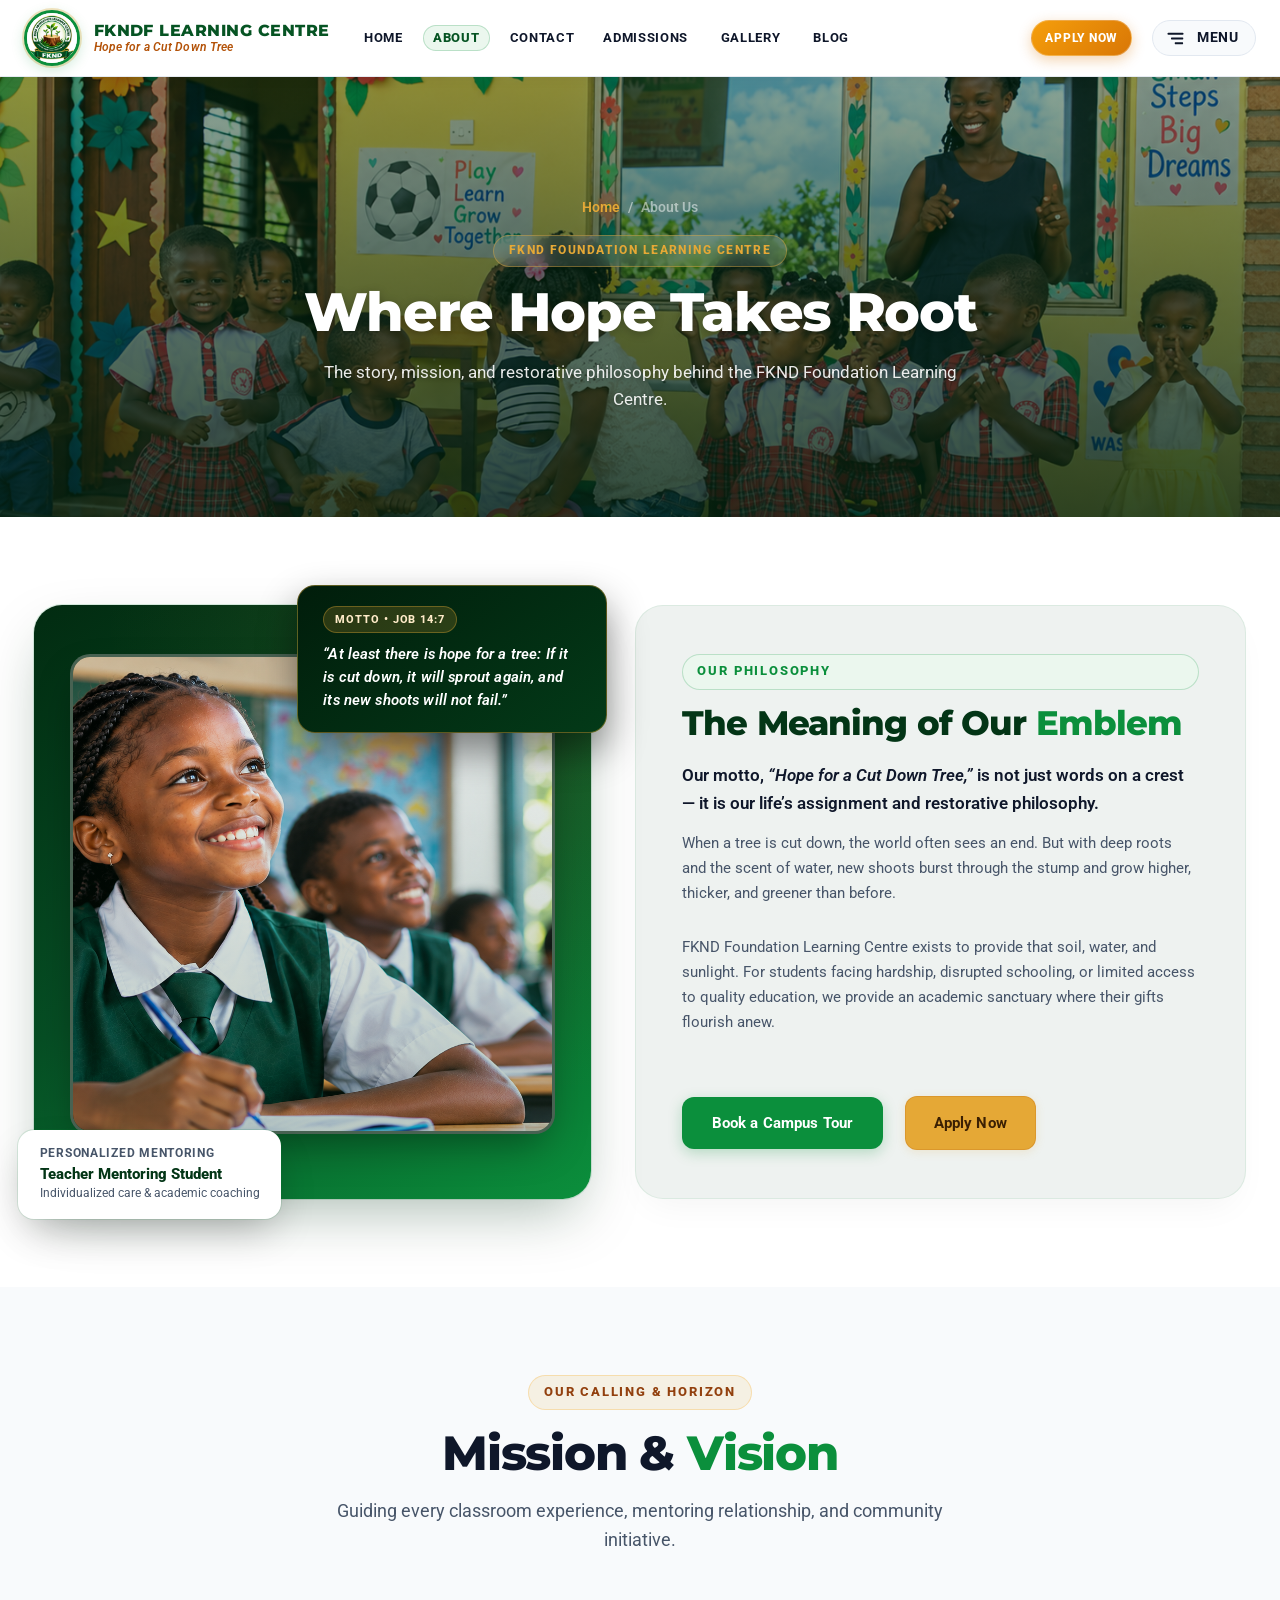
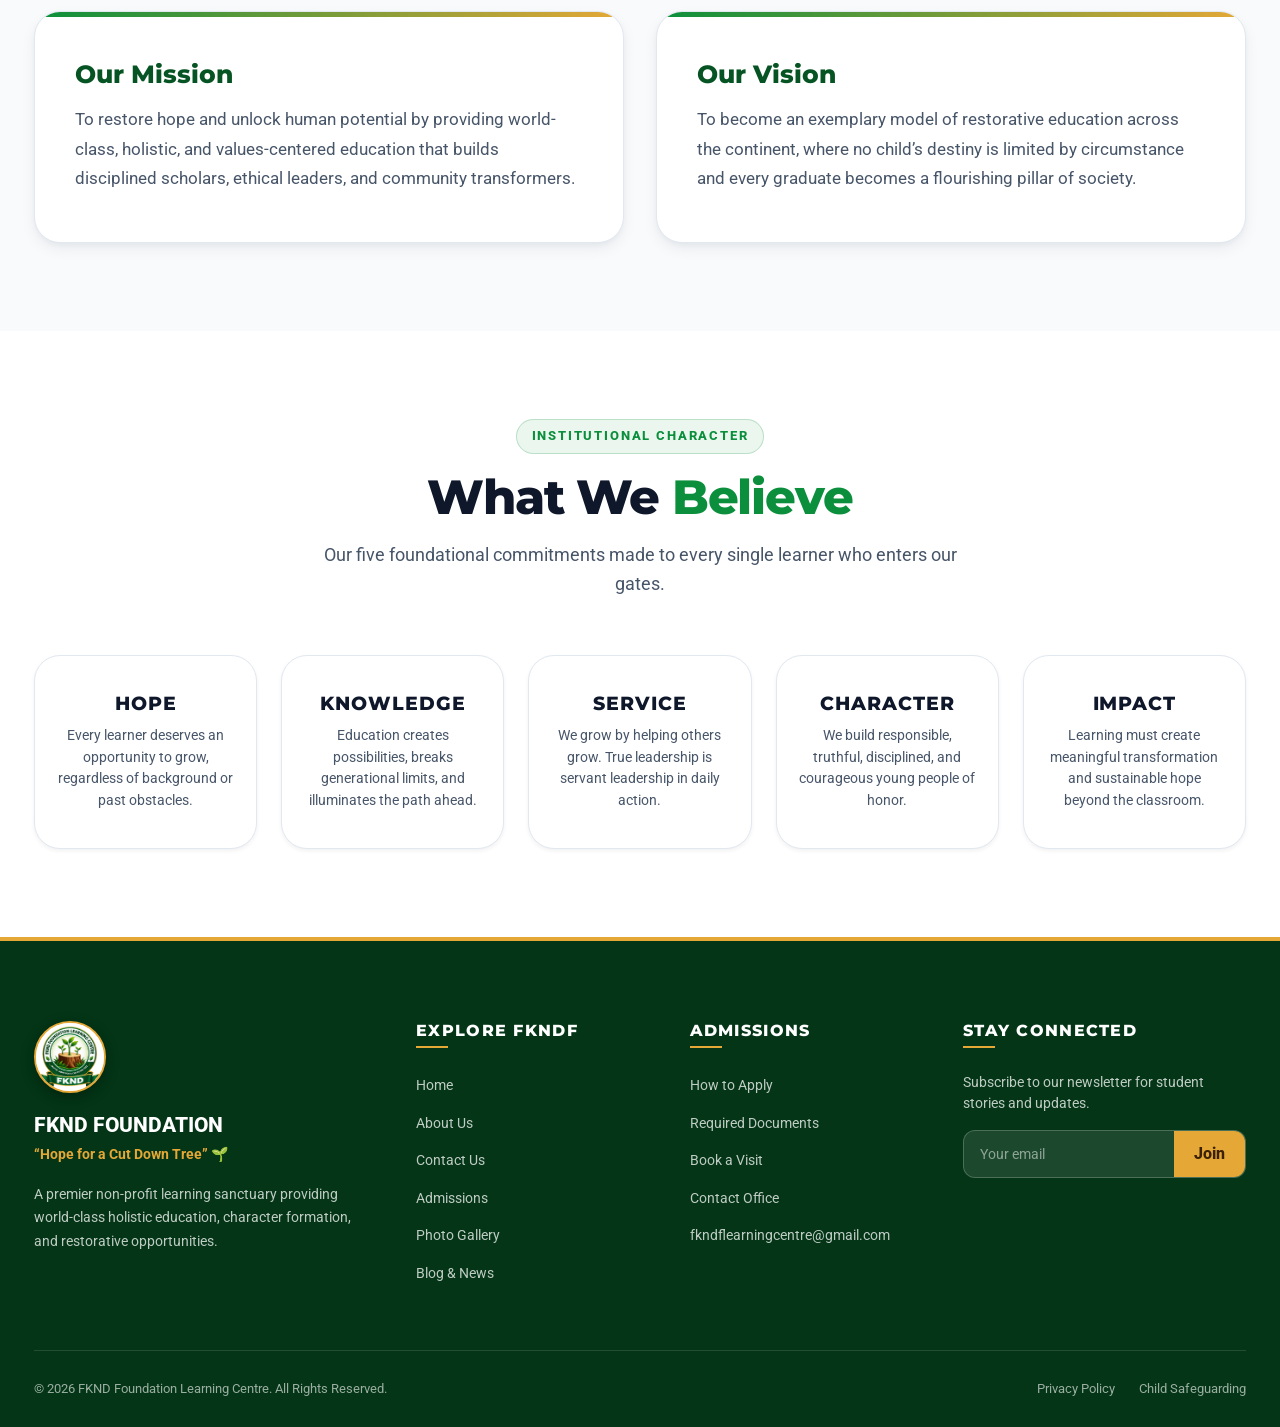
==== commit 14174203: "Update brand to FKNDF, update contact email, fix mobile responsiveness, and add photos 1-10 to galle" ====
--- a/about.html
+++ b/about.html
@@ -13,7 +13,7 @@
   <!-- ==========================================================================
        DALLAS ISD INSPIRED: SPACIOUS CENTERED NAVBAR
        Left Wing: Home | About | Contact
-       Center: Prominent FKND Crest Medallion
+       Center: Prominent FKNDF Crest Medallion
        Right Wing: Admissions | Gallery | Blog | APPLY NOW
        ========================================================================== -->
   <header class="site-header">
@@ -29,7 +29,7 @@
           <img src="logo.jpeg" alt="FKND Foundation Learning Centre Crest">
         </div>
         <div class="nav-brand-text">
-          <span class="nav-brand-title">FKND LEARNING CENTRE</span>
+          <span class="nav-brand-title">FKNDF LEARNING CENTRE</span>
           <span class="nav-brand-motto">Hope for a Cut Down Tree</span>
         </div>
       </a>
@@ -76,9 +76,9 @@
     <div class="site-dropdown-menu" id="siteDropdownMenu" role="dialog" aria-modal="true" aria-label="Navigation Menu" aria-hidden="true">
       <div class="dropdown-menu-header">
         <div class="dropdown-brand-mini">
-          <img src="logo.jpeg" alt="FKND Crest">
+          <img src="logo.jpeg" alt="FKNDF Crest">
           <div>
-            <strong>FKND LEARNING CENTRE</strong>
+            <strong>FKNDF LEARNING CENTRE</strong>
             <span>“Hope for a Cut Down Tree”</span>
           </div>
         </div>
@@ -302,7 +302,7 @@
       <div class="footer-main-columns">
         <div>
           <div class="footer-crest-frame">
-            <img src="logo.jpeg" alt="FKND Crest">
+            <img src="logo.jpeg" alt="FKNDF Crest">
           </div>
           <div class="footer-centre-name">FKND FOUNDATION</div>
           <span class="footer-centre-motto">“Hope for a Cut Down Tree” 🌱</span>
@@ -312,7 +312,7 @@
         </div>
 
         <div>
-          <h4 class="footer-column-title">Explore FKND</h4>
+          <h4 class="footer-column-title">Explore FKNDF</h4>
           <ul class="footer-links-vertical">
             <li><a href="index.html" class="footer-link-item">Home</a></li>
             <li><a href="about.html" class="footer-link-item">About Us</a></li>
@@ -330,6 +330,7 @@
             <li><a href="admissions.html#requirements" class="footer-link-item">Required Documents</a></li>
             <li><a href="#" class="footer-link-item" data-open-modal="tourModal">Book a Visit</a></li>
             <li><a href="contact.html" class="footer-link-item">Contact Office</a></li>
+            <li><a href="mailto:fkndflearningcentre@gmail.com" class="footer-link-item" style="word-break: break-all;">fkndflearningcentre@gmail.com</a></li>
           </ul>
         </div>
 
@@ -359,7 +360,7 @@
   <div class="modal-overlay" id="applyModal" role="dialog" aria-modal="true" aria-labelledby="applyModalTitle">
     <div class="modal-card-box">
       <div class="modal-top-bar">
-        <h3 id="applyModalTitle">Start Your FKND Application</h3>
+        <h3 id="applyModalTitle">Start Your FKNDF Application</h3>
         <button class="modal-close-trigger" aria-label="Close application modal">✕</button>
       </div>
 
--- a/css/style.css
+++ b/css/style.css
@@ -93,13 +93,19 @@
   background-color: var(--fknd-bg);
   scroll-behavior: smooth;
   -webkit-font-smoothing: antialiased;
+  overflow-x: hidden;
+  width: 100%;
+  max-width: 100vw;
 }
 
 body {
   line-height: 1.6;
   font-size: 1rem;
   overflow-x: hidden;
+  width: 100%;
+  max-width: 100vw;
   background-color: var(--fknd-bg);
+  position: relative;
 }
 
 img, svg, video {
@@ -1690,6 +1696,61 @@
   background-color: #FFFFFF;
 }
 
+.story-layout {
+  display: grid;
+  grid-template-columns: 1fr 1fr;
+  gap: 3.5rem;
+  align-items: center;
+}
+
+.story-media-column {
+  width: 100%;
+}
+
+.story-main-image {
+  border-radius: var(--radius-xl);
+  overflow: hidden;
+  box-shadow: var(--shadow-lg);
+  border: 3px solid var(--fknd-white);
+  height: 380px;
+  background-color: var(--fknd-surface-muted);
+}
+
+.story-main-image img {
+  width: 100%;
+  height: 100%;
+  object-fit: cover;
+}
+
+.academic-bullet-points {
+  display: flex;
+  flex-direction: column;
+  gap: 0.65rem;
+  margin: 1.25rem 0 1.75rem 0;
+}
+
+.academic-bullet-item {
+  display: flex;
+  align-items: center;
+  gap: 0.75rem;
+  font-size: 0.95rem;
+  font-weight: 600;
+  color: var(--text-main);
+  line-height: 1.45;
+}
+
+.academics-divisions-stack {
+  display: flex;
+  flex-direction: column;
+  gap: 4rem;
+}
+
+@media (max-width: 768px) {
+  .academics-divisions-stack {
+    gap: 2.5rem;
+  }
+}
+
 .story-isb-layout {
   display: grid;
   grid-template-columns: 1.05fr 1.15fr;
@@ -3243,12 +3304,32 @@
   }
 }
 
+@media (max-width: 992px) {
+  .hours-faq-container {
+    grid-template-columns: 1fr;
+    gap: 2rem;
+  }
+  .blog-layout-grid {
+    grid-template-columns: 1fr;
+    gap: 2.5rem;
+  }
+  .page-hero-banner,
+  .page-hero-banner.page-hero-about,
+  .page-hero-banner.page-hero-contact,
+  .page-hero-banner.page-hero-admissions,
+  .page-hero-banner.page-hero-gallery,
+  .page-hero-banner.page-hero-blog {
+    min-height: auto;
+    padding: 4.5rem 0 3.5rem;
+  }
+}
+
 @media (max-width: 768px) {
   .difference-quad-grid {
     grid-template-columns: 1fr;
   }
   .glance-banner {
-    padding: 4rem 0 3.5rem;
+    padding: 3.75rem 0 3.25rem;
   }
   .glance-main-title {
     font-size: clamp(1.65rem, 5.5vw, 2.15rem) !important;
@@ -3287,6 +3368,9 @@
   .admissions-pipeline-track {
     grid-template-columns: 1fr;
   }
+  .checklist-items-grid {
+    grid-template-columns: 1fr;
+  }
   .news-cards-trio {
     grid-template-columns: 1fr;
   }
@@ -3295,63 +3379,371 @@
   }
   .footer-main-columns {
     grid-template-columns: 1fr;
+    gap: 2.5rem;
+    margin-bottom: 2.5rem;
+  }
+  .site-footer {
+    padding-top: 3.75rem;
+  }
+  .footer-legal-bar {
+    flex-direction: column;
+    align-items: flex-start;
+    gap: 0.85rem;
+    padding: 1.5rem 0;
+  }
+  .footer-legal-links {
+    flex-wrap: wrap;
+    gap: 1.25rem;
   }
   .hero-float-badge {
-    left: 10px;
-    bottom: -15px;
-  }
-  .story-motto-callout {
-    right: 10px;
-    top: -15px;
-    max-width: 260px;
-    padding: 1.15rem 1.25rem;
-  }
-  .story-floating-stat {
-    left: 10px;
-    bottom: -15px;
-    padding: 0.75rem 1rem;
-    max-width: 270px;
+    position: relative;
+    left: auto;
+    bottom: auto;
+    max-width: 100%;
+    margin-top: 1rem;
   }
   .story-pillars-grid,
   .story-four-focus-grid {
     grid-template-columns: 1fr;
   }
+  .story-layout {
+    grid-template-columns: 1fr;
+    gap: 2.25rem;
+    direction: ltr !important;
+  }
+  .story-main-image {
+    height: 280px;
+  }
+  .gallery-grid {
+    grid-template-columns: 1fr;
+    gap: 1.25rem;
+  }
+  .gallery-card-thumb {
+    height: 220px;
+  }
+  .gallery-filter-bar {
+    gap: 0.5rem;
+    margin-bottom: 2rem;
+  }
+  .gallery-filter-btn {
+    padding: 0.5rem 1rem;
+    font-size: 0.82rem;
+  }
+  .admissions-counseling-card {
+    padding: 2.25rem 1.75rem;
+    flex-direction: column;
+    align-items: flex-start;
+    gap: 1.5rem;
+  }
+  .admissions-counseling-card .btn {
+    width: 100%;
+    justify-content: center;
+  }
+  .page-hero-banner,
+  .page-hero-banner.page-hero-about,
+  .page-hero-banner.page-hero-contact,
+  .page-hero-banner.page-hero-admissions,
+  .page-hero-banner.page-hero-gallery,
+  .page-hero-banner.page-hero-blog {
+    padding: 3.75rem 0 3rem;
+  }
+  .page-hero-banner .section-title {
+    font-size: clamp(1.85rem, 6.5vw, 2.6rem);
+  }
+  .page-hero-banner .section-subtitle {
+    font-size: 0.95rem;
+    line-height: 1.5;
+  }
+}
+
+@media (max-width: 640px) {
+  .hero-full-bg {
+    padding: 3.5rem 0 2.75rem;
+  }
+  .hero-main-title {
+    font-size: clamp(1.85rem, 8vw, 2.75rem);
+    line-height: 1.1;
+    margin-bottom: 1rem;
+  }
+  .hero-lead-text {
+    font-size: 1rem;
+    line-height: 1.55;
+    margin-bottom: 1.75rem;
+  }
+  .hero-cta-row {
+    flex-direction: column;
+    width: 100%;
+    gap: 0.85rem;
+  }
+  .hero-cta-row .btn,
+  .hero-cta-row button,
+  .hero-cta-row a {
+    width: 100%;
+    justify-content: center;
+    min-width: 0 !important;
+  }
+  .hero-metric-bar {
+    gap: 0.75rem;
+    padding-top: 1.35rem;
+  }
+  .hero-metric-item strong {
+    font-size: 1.35rem;
+  }
+  .hero-metric-item span {
+    font-size: 0.72rem;
+    line-height: 1.25;
+  }
   .story-green-media-card {
-    padding: 2rem 1.25rem 3rem;
+    padding: 1.25rem 1rem 1.75rem;
+    border-radius: 20px;
+    overflow: hidden;
+  }
+  .story-image-frame {
+    height: 260px;
+    border-radius: 14px;
+  }
+  .story-green-media-card .story-motto-callout {
+    position: relative;
+    top: auto;
+    right: auto;
+    max-width: 100%;
+    margin-top: 1rem;
+    padding: 1.1rem 1.25rem;
+    border-radius: 14px;
+    box-shadow: 0 8px 24px rgba(0, 0, 0, 0.25);
+  }
+  .story-green-media-card .story-floating-stat {
+    position: relative;
+    bottom: auto;
+    left: auto;
+    max-width: 100%;
+    margin-top: 0.85rem;
+    padding: 0.9rem 1.1rem;
+    border-radius: 14px;
+    box-shadow: 0 8px 24px rgba(0, 0, 0, 0.08);
   }
   .story-ash-text-card {
-    padding: 2rem 1.5rem;
-  }
-  .story-image-frame {
-    height: 380px;
-  }
-  .blog-layout-grid {
+    padding: 1.75rem 1.25rem;
+    border-radius: 20px;
+  }
+  .story-action-row {
+    flex-direction: column;
+    align-items: stretch;
+    gap: 0.85rem;
+  }
+  .story-action-row .btn,
+  .story-action-row .story-proof-pill {
+    width: 100%;
+    justify-content: center;
+  }
+  .blog-grid-two {
     grid-template-columns: 1fr;
+    gap: 1.25rem;
+  }
+  .blog-featured-cover {
+    height: 220px;
+  }
+  .blog-featured-body {
+    padding: 1.25rem 1.1rem;
+  }
+  .blog-meta-row {
+    flex-direction: column;
+    align-items: flex-start;
+    gap: 0.5rem;
+    margin-bottom: 0.75rem;
+  }
+  .blog-badge-accent {
+    font-size: 0.72rem;
+    padding: 0.24rem 0.65rem;
+  }
+  .blog-meta-details {
+    font-size: 0.8rem;
+    gap: 0.45rem;
+  }
+  .blog-featured-title {
+    font-size: clamp(1.2rem, 5.5vw, 1.45rem);
+    line-height: 1.3;
+    margin-bottom: 0.75rem;
+  }
+  .blog-featured-lead {
+    font-size: 0.9rem;
+    line-height: 1.55;
+    margin-bottom: 1.25rem;
+  }
+  .blog-featured-footer {
+    flex-direction: column;
+    align-items: stretch;
+    gap: 1rem;
+    padding-top: 1rem;
+  }
+  .admissions-cta-row {
+    flex-direction: column;
+    width: 100%;
+    gap: 1rem;
+  }
+  .admissions-btn-primary,
+  .admissions-btn-secondary {
+    width: 100%;
+    justify-content: center;
+    padding: 1rem 1.5rem;
+  }
+  .modal-overlay {
+    padding: 0.65rem;
+    align-items: flex-end;
+  }
+  .modal-card-box {
+    max-height: 92vh;
+    max-height: 92dvh;
+    border-radius: var(--radius-xl) var(--radius-xl) 0 0;
+    width: 100%;
+  }
+  .modal-top-bar {
+    padding: 1.15rem 1.25rem;
+  }
+  .modal-top-bar h3 {
+    font-size: 1.1rem;
+  }
+  .modal-scroll-body {
+    padding: 1.25rem 1rem 1.75rem;
+  }
+  .wizard-progress-bar {
+    margin-bottom: 1.25rem;
+  }
+  .wizard-step-circle {
+    width: 28px;
+    height: 28px;
+    font-size: 0.78rem;
+  }
+  .wizard-step-label {
+    font-size: 0.68rem;
+  }
+  .wizard-button-row {
+    flex-direction: column-reverse;
+    gap: 0.65rem;
+    width: 100%;
+  }
+  .wizard-button-row .btn {
+    width: 100%;
+    justify-content: center;
+  }
+  .lightbox-modal {
+    padding: 0.75rem;
+  }
+  .lightbox-footer {
+    padding: 1rem 1.25rem;
   }
 }
 
 @media (max-width: 480px) {
+  .container,
+  .container-narrow {
+    padding-left: 1rem;
+    padding-right: 1rem;
+  }
+  .header-container-spacious,
+  .header-container {
+    padding: 0 1rem;
+    min-height: 68px;
+    height: 68px;
+  }
+  .brand-crest-frame {
+    width: 44px;
+    height: 44px;
+    border-width: 2.5px;
+  }
+  .nav-brand-title {
+    font-size: 0.82rem;
+    letter-spacing: 0.01em;
+  }
   .nav-brand-motto {
     display: none;
   }
+  .mobile-toggle-btn {
+    padding: 0.45rem 0.65rem;
+    gap: 0.35rem;
+  }
+  .mobile-toggle-btn .menu-label-text {
+    display: none;
+  }
+  .section-title {
+    font-size: clamp(1.55rem, 6.8vw, 2.05rem);
+    letter-spacing: -0.015em;
+  }
+  .section-subtitle {
+    font-size: 0.92rem;
+    line-height: 1.55;
+  }
+  .section-label {
+    font-size: 0.75rem;
+    padding: 0.3rem 0.75rem;
+  }
+  .intro-statement-text {
+    font-size: 1.1rem;
+    line-height: 1.55;
+  }
+  .homepage-intro-statement {
+    padding: 2.5rem 1rem 1.25rem;
+  }
+  .story-ash-text-card {
+    padding: 1.35rem 1rem;
+  }
+  .story-ash-text-card .section-title {
+    font-size: 1.5rem;
+  }
+  .diff-card-item {
+    padding: 1.5rem 1.15rem;
+  }
+  .value-pledge-card {
+    padding: 1.35rem 1.15rem;
+  }
+  .pipeline-step-node {
+    padding: 1.5rem 1.15rem;
+  }
+  .checklist-item-card {
+    padding: 1.5rem 1.15rem;
+  }
+  .contact-form-card {
+    padding: 1.5rem 1.15rem;
+  }
+  .contact-tour-card,
+  .contact-hotline-card {
+    padding: 1.5rem 1.15rem;
+  }
+  .hours-table-wrap {
+    overflow-x: auto;
+    -webkit-overflow-scrolling: touch;
+  }
+  .hours-table th,
+  .hours-table td {
+    padding: 0.75rem 0.85rem;
+    font-size: 0.82rem;
+  }
+  .support-compact-phone-btn,
+  .support-compact-contact-btn {
+    width: 100%;
+    justify-content: center;
+  }
+  .support-desk-compact-actions {
+    width: 100%;
+  }
   .glance-banner {
-    padding: 3.25rem 0 2.75rem;
+    padding: 3rem 0 2.5rem;
   }
   .glance-stats-row {
     grid-template-columns: repeat(2, 1fr);
     gap: 0.65rem;
   }
   .glance-stat-box {
-    padding: 1.25rem 0.65rem;
+    padding: 1.15rem 0.65rem;
   }
   .glance-figure {
-    font-size: 1.85rem;
+    font-size: 1.75rem;
   }
   .glance-stat-title {
-    font-size: 0.88rem;
+    font-size: 0.85rem;
   }
   .glance-stat-sub {
-    font-size: 0.72rem;
+    font-size: 0.7rem;
   }
   .site-dropdown-menu,
   .mobile-nav-drawer {
@@ -3361,17 +3753,43 @@
     border-radius: 0;
     border-left: none;
   }
+  .dropdown-menu-header {
+    padding: 1.15rem 1.25rem;
+  }
   .dropdown-links-grid {
-    padding: 0.9rem 1.15rem;
-  }
-  .intro-statement-text {
+    padding: 0.85rem 1rem;
+    gap: 0.6rem;
+  }
+  .dropdown-link-card {
+    padding: 0.85rem 1rem;
+  }
+  .dropdown-cta-bar {
+    padding: 1rem 1.25rem;
+  }
+  .wizard-step-indicator:not(.active) .wizard-step-label {
+    display: none;
+  }
+}
+
+@media (max-width: 380px) {
+  .brand-crest-frame {
+    width: 38px;
+    height: 38px;
+  }
+  .nav-brand-title {
+    font-size: 0.75rem;
+  }
+  .hero-metric-bar {
+    gap: 0.45rem;
+  }
+  .hero-metric-item strong {
     font-size: 1.15rem;
   }
-  .story-ash-text-card .section-title {
-    font-size: 1.65rem;
-  }
-  .story-image-frame {
-    height: 320px;
+  .hero-metric-item span {
+    font-size: 0.65rem;
+  }
+  .glance-stats-row {
+    grid-template-columns: 1fr;
   }
 }
 
@@ -3632,25 +4050,115 @@
 }
 
 .blog-featured-body {
-  padding: 2rem;
+  padding: 2.25rem 2rem;
 }
 
 .blog-meta-row {
   display: flex;
   align-items: center;
-  gap: 1rem;
+  flex-wrap: wrap;
+  gap: 0.75rem 1rem;
   font-size: 0.85rem;
   color: var(--text-muted);
-  margin-bottom: 0.85rem;
+  margin-bottom: 1rem;
 }
 
 .blog-badge-accent {
   background: var(--fknd-accent-soft);
   color: var(--fknd-accent-dark);
   font-weight: 700;
-  padding: 0.25rem 0.65rem;
+  padding: 0.28rem 0.75rem;
   border-radius: var(--radius-full);
-  font-size: 0.75rem;
+  font-size: 0.76rem;
+  letter-spacing: 0.02em;
+  display: inline-flex;
+  align-items: center;
+  line-height: 1.2;
+}
+
+.blog-meta-details {
+  display: inline-flex;
+  align-items: center;
+  flex-wrap: wrap;
+  gap: 0.65rem;
+  color: var(--text-muted);
+  font-size: 0.84rem;
+}
+
+.blog-meta-item {
+  display: inline-flex;
+  align-items: center;
+  gap: 0.35rem;
+  white-space: nowrap;
+}
+
+.blog-meta-item svg {
+  color: var(--fknd-green);
+  flex-shrink: 0;
+}
+
+.blog-meta-divider {
+  color: var(--fknd-border);
+  font-weight: bold;
+  user-select: none;
+}
+
+.blog-featured-title {
+  font-size: clamp(1.35rem, 2.8vw, 1.75rem);
+  color: var(--fknd-green-deep);
+  font-weight: 800;
+  margin-bottom: 0.85rem;
+  line-height: 1.3;
+  letter-spacing: -0.015em;
+}
+
+.blog-featured-lead {
+  color: var(--text-muted);
+  font-size: 0.98rem;
+  line-height: 1.65;
+  margin-bottom: 1.75rem;
+}
+
+.blog-featured-footer {
+  display: flex;
+  align-items: center;
+  justify-content: space-between;
+  flex-wrap: wrap;
+  gap: 1.25rem;
+  padding-top: 1.25rem;
+  border-top: 1px solid var(--fknd-border);
+}
+
+.blog-author-lockup {
+  display: flex;
+  align-items: center;
+  gap: 0.75rem;
+}
+
+.blog-author-avatar {
+  width: 42px;
+  height: 42px;
+  border-radius: 50%;
+  border: 2px solid var(--fknd-green-border);
+  box-shadow: 0 2px 6px rgba(0, 0, 0, 0.08);
+  object-fit: cover;
+  flex-shrink: 0;
+}
+
+.blog-author-info {
+  display: flex;
+  flex-direction: column;
+}
+
+.blog-author-name {
+  font-size: 0.88rem;
+  color: var(--fknd-green-deep);
+  line-height: 1.25;
+}
+
+.blog-author-dept {
+  font-size: 0.76rem;
+  color: var(--text-muted);
 }
 
 .blog-read-more-btn {
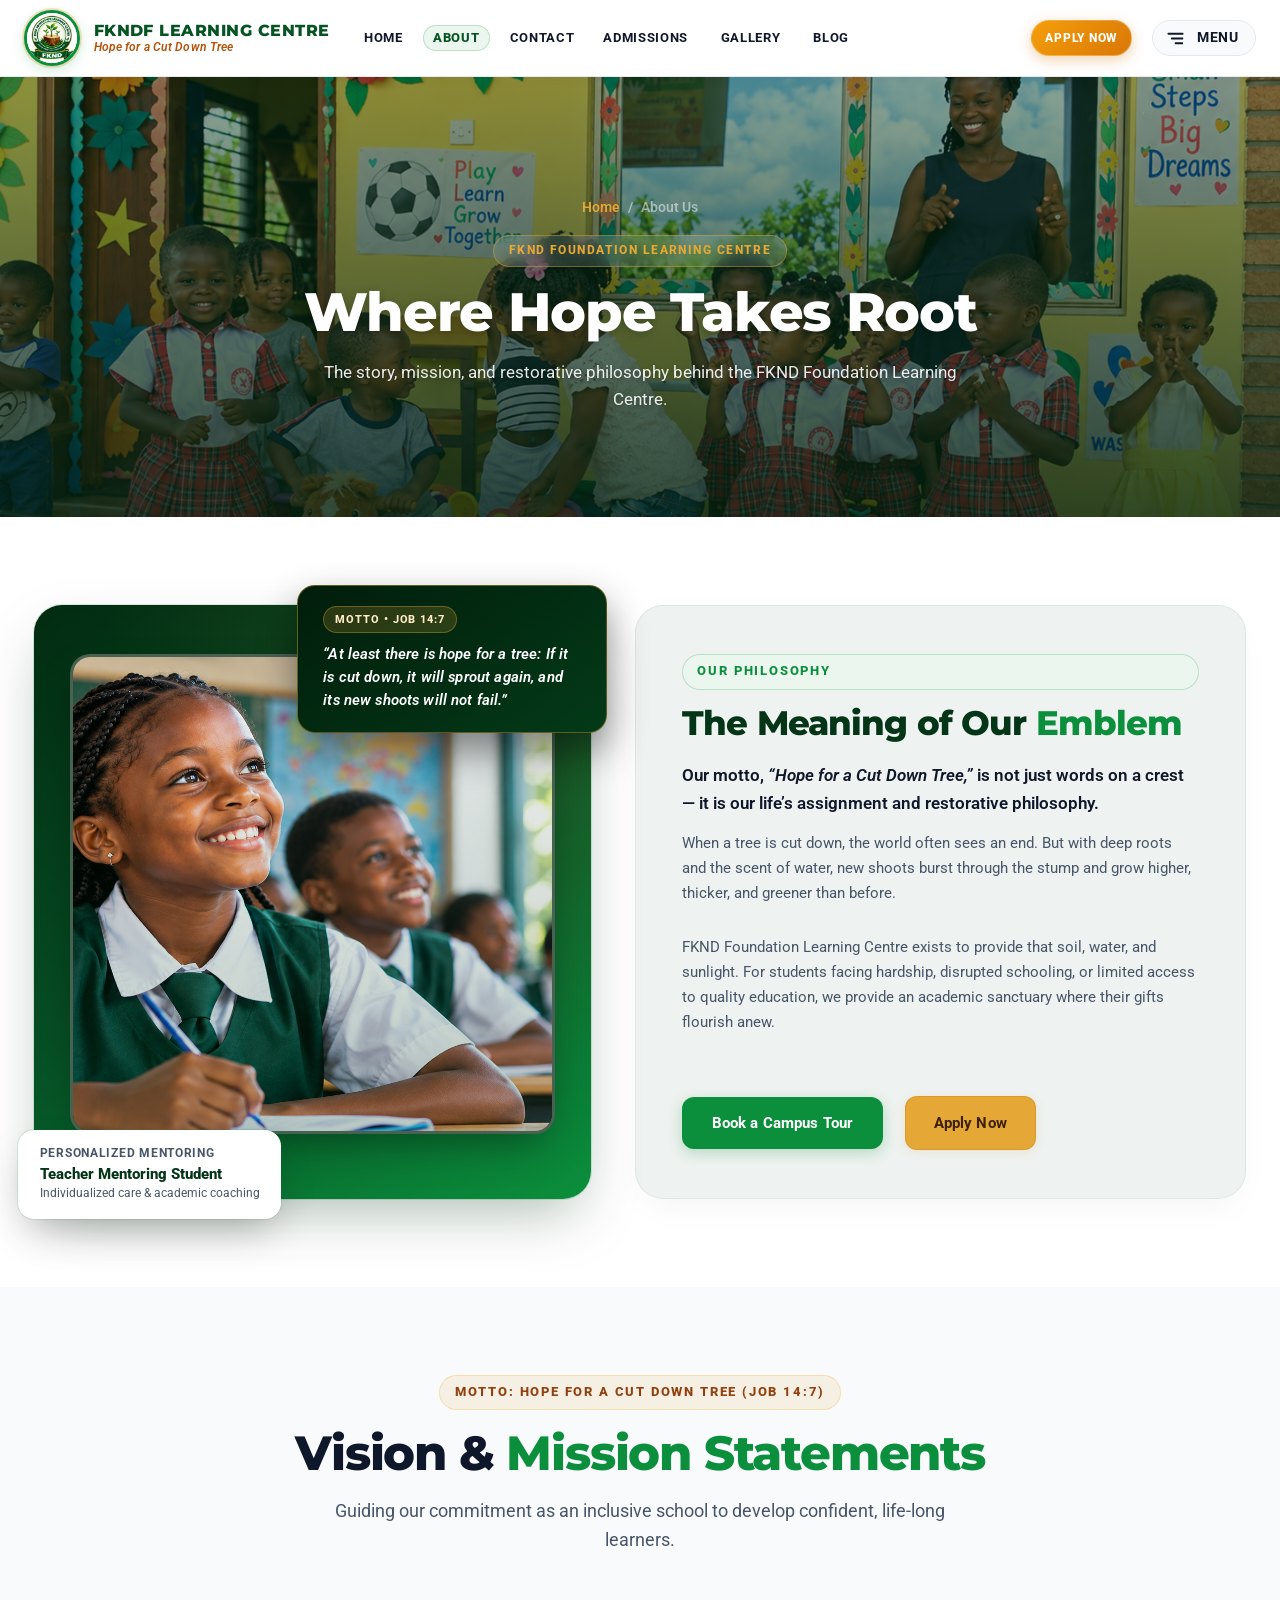
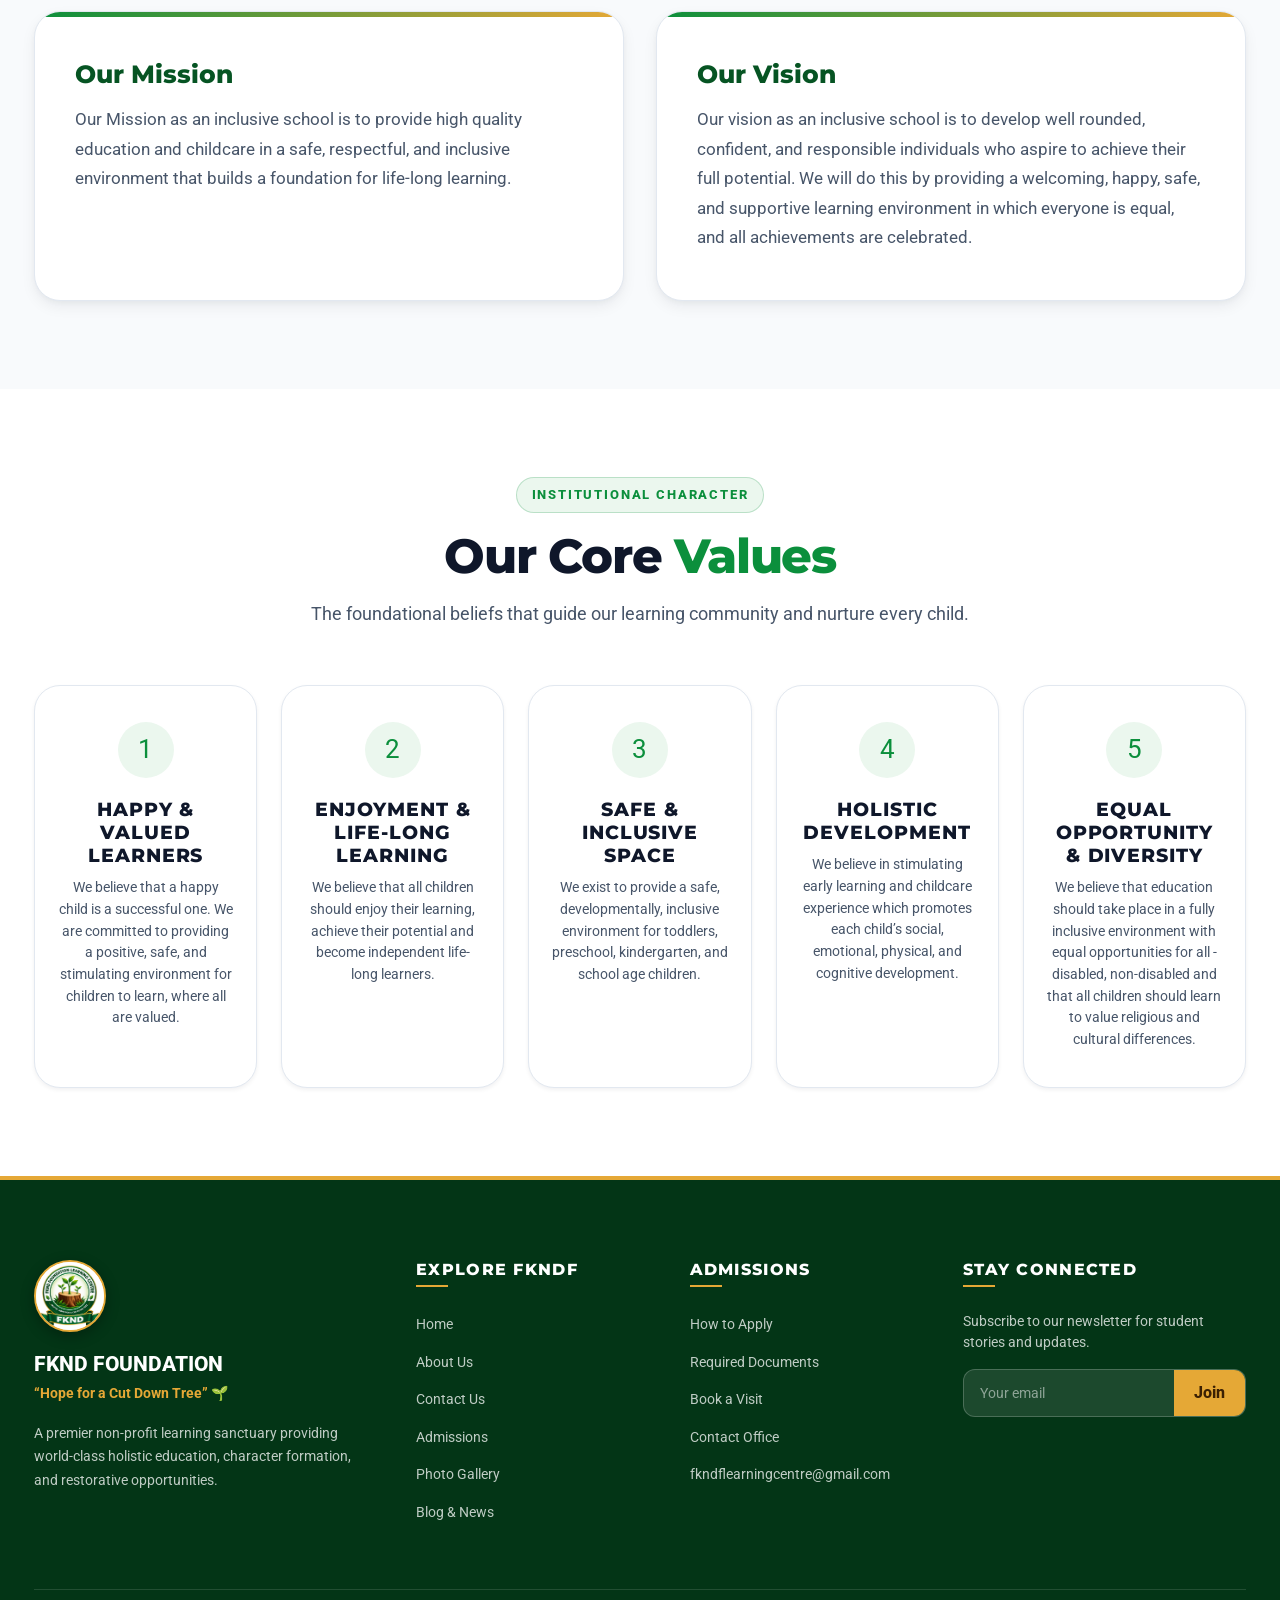
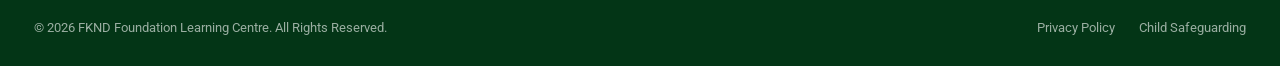
==== commit f2eb4360: "Add official FKND Foundation Motto (Job 14:7), Vision, Mission, and 5 Core Values" ====
--- a/about.html
+++ b/about.html
@@ -228,13 +228,13 @@
     </section>
 
     <!-- Mission & Vision Cards -->
-    <section class="section-wrapper surface-bg">
+    <section class="section-wrapper surface-bg" id="mission-vision">
       <div class="container">
         <div class="section-header-block text-center center-block">
-          <span class="section-label accent">Our Calling & Horizon</span>
-          <h2 class="section-title">Mission & <span class="text-green">Vision</span></h2>
+          <span class="section-label accent">Motto: Hope for a Cut Down Tree (Job 14:7)</span>
+          <h2 class="section-title">Vision & <span class="text-green">Mission Statements</span></h2>
           <p class="section-subtitle center-block">
-            Guiding every classroom experience, mentoring relationship, and community initiative.
+            Guiding our commitment as an inclusive school to develop confident, life-long learners.
           </p>
         </div>
 
@@ -242,55 +242,60 @@
           <div class="about-mv-card mission">
             <h3>Our Mission</h3>
             <p>
-              To restore hope and unlock human potential by providing world-class, holistic, and values-centered education that builds disciplined scholars, ethical leaders, and community transformers.
+              Our Mission as an inclusive school is to provide high quality education and childcare in a safe, respectful, and inclusive environment that builds a foundation for life-long learning.
             </p>
           </div>
 
           <div class="about-mv-card vision">
             <h3>Our Vision</h3>
             <p>
-              To become an exemplary model of restorative education across the continent, where no child’s destiny is limited by circumstance and every graduate becomes a flourishing pillar of society.
+              Our vision as an inclusive school is to develop well rounded, confident, and responsible individuals who aspire to achieve their full potential. We will do this by providing a welcoming, happy, safe, and supportive learning environment in which everyone is equal, and all achievements are celebrated.
             </p>
           </div>
         </div>
       </div>
     </section>
 
-    <!-- Institutional Values Section (What We Believe) -->
-    <section class="section-wrapper white-bg">
+    <!-- Institutional Core Values Section -->
+    <section class="section-wrapper white-bg" id="core-values">
       <div class="container">
         <div class="section-header-block text-center center-block">
           <span class="section-label">Institutional Character</span>
-          <h2 class="section-title">What We <span class="text-green">Believe</span></h2>
+          <h2 class="section-title">Our Core <span class="text-green">Values</span></h2>
           <p class="section-subtitle center-block">
-            Our five foundational commitments made to every single learner who enters our gates.
+            The foundational beliefs that guide our learning community and nurture every child.
           </p>
         </div>
 
         <div class="values-five-grid">
           <div class="value-pledge-card">
-            <h3>HOPE</h3>
-            <p>Every learner deserves an opportunity to grow, regardless of background or past obstacles.</p>
+            <div class="value-pledge-icon">1</div>
+            <h3>Happy & Valued Learners</h3>
+            <p>We believe that a happy child is a successful one. We are committed to providing a positive, safe, and stimulating environment for children to learn, where all are valued.</p>
           </div>
 
           <div class="value-pledge-card">
-            <h3>KNOWLEDGE</h3>
-            <p>Education creates possibilities, breaks generational limits, and illuminates the path ahead.</p>
+            <div class="value-pledge-icon">2</div>
+            <h3>Enjoyment & Life-Long Learning</h3>
+            <p>We believe that all children should enjoy their learning, achieve their potential and become independent life-long learners.</p>
           </div>
 
           <div class="value-pledge-card">
-            <h3>SERVICE</h3>
-            <p>We grow by helping others grow. True leadership is servant leadership in daily action.</p>
+            <div class="value-pledge-icon">3</div>
+            <h3>Safe & Inclusive Space</h3>
+            <p>We exist to provide a safe, developmentally, inclusive environment for toddlers, preschool, kindergarten, and school age children.</p>
           </div>
 
           <div class="value-pledge-card">
-            <h3>CHARACTER</h3>
-            <p>We build responsible, truthful, disciplined, and courageous young people of honor.</p>
+            <div class="value-pledge-icon">4</div>
+            <h3>Holistic Development</h3>
+            <p>We believe in stimulating early learning and childcare experience which promotes each child’s social, emotional, physical, and cognitive development.</p>
           </div>
 
           <div class="value-pledge-card">
-            <h3>IMPACT</h3>
-            <p>Learning must create meaningful transformation and sustainable hope beyond the classroom.</p>
+            <div class="value-pledge-icon">5</div>
+            <h3>Equal Opportunity & Diversity</h3>
+            <p>We believe that education should take place in a fully inclusive environment with equal opportunities for all - disabled, non-disabled and that all children should learn to value religious and cultural differences.</p>
           </div>
         </div>
       </div>
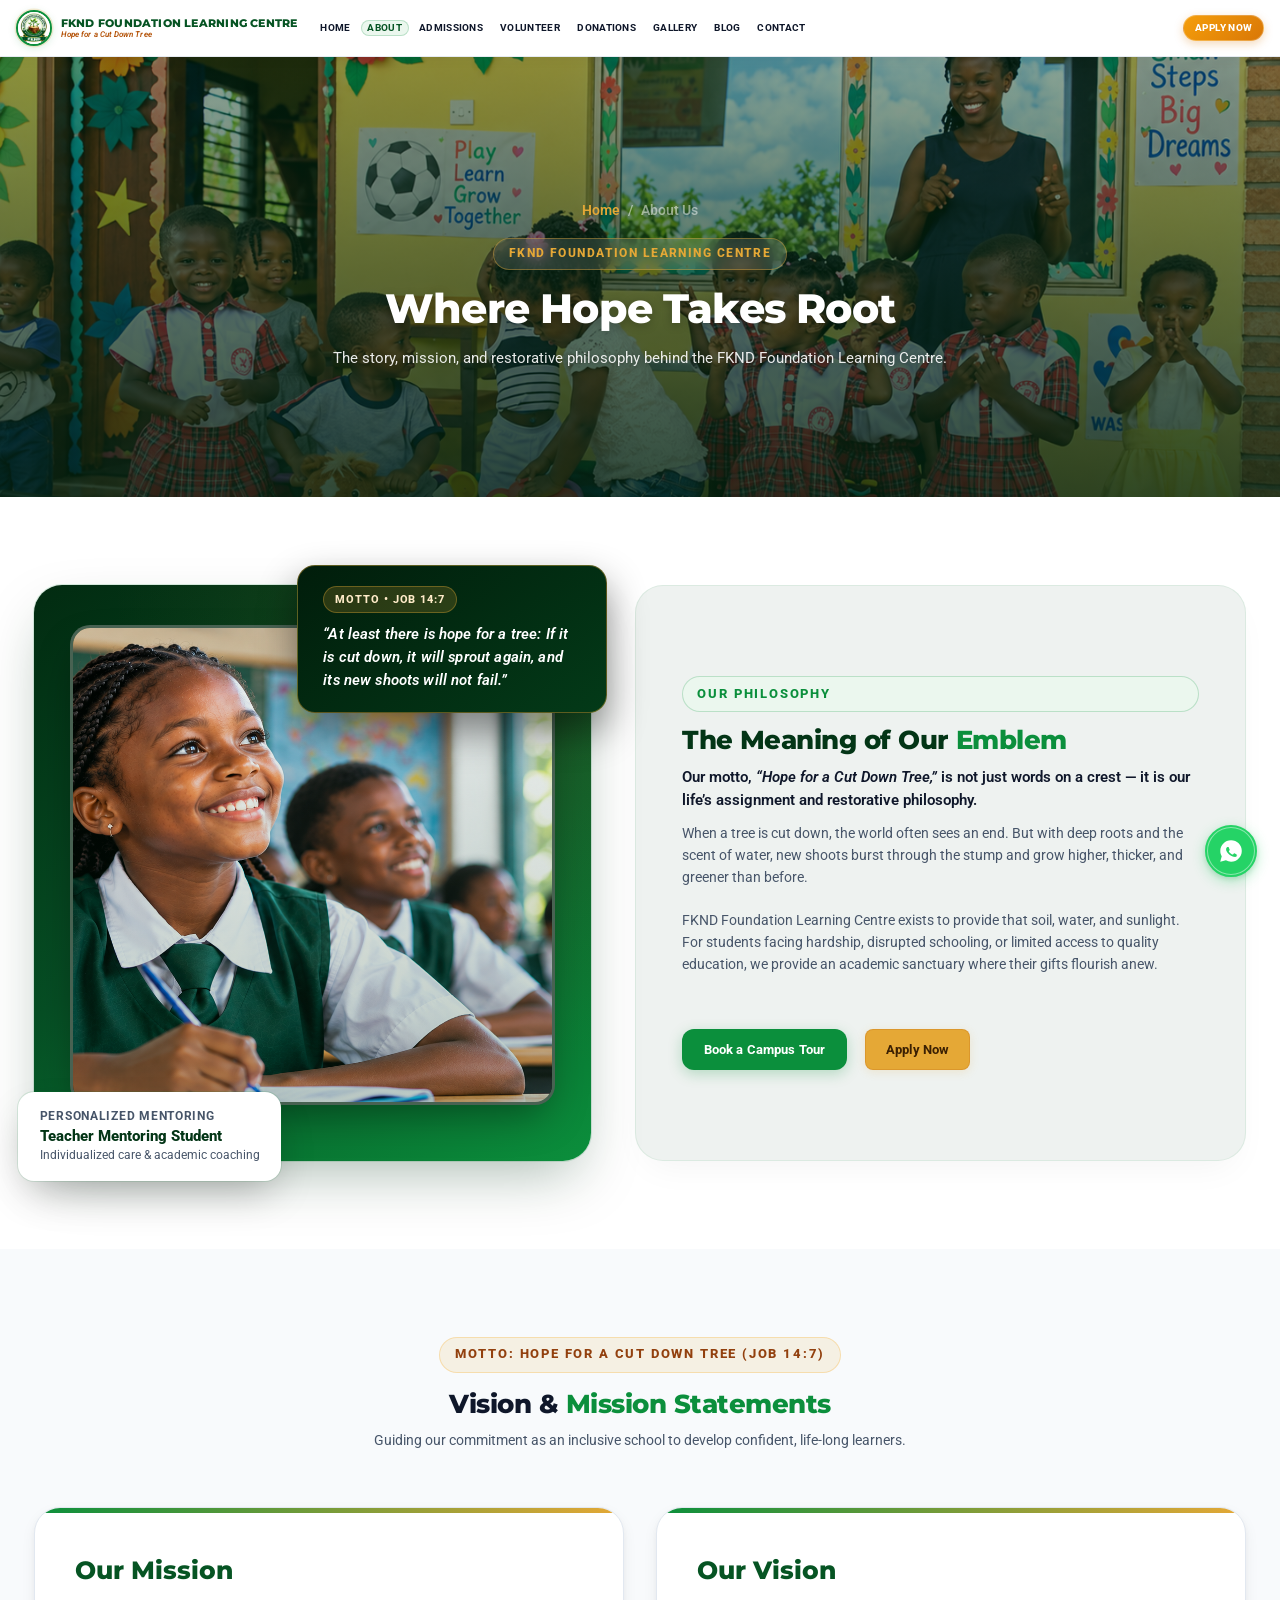
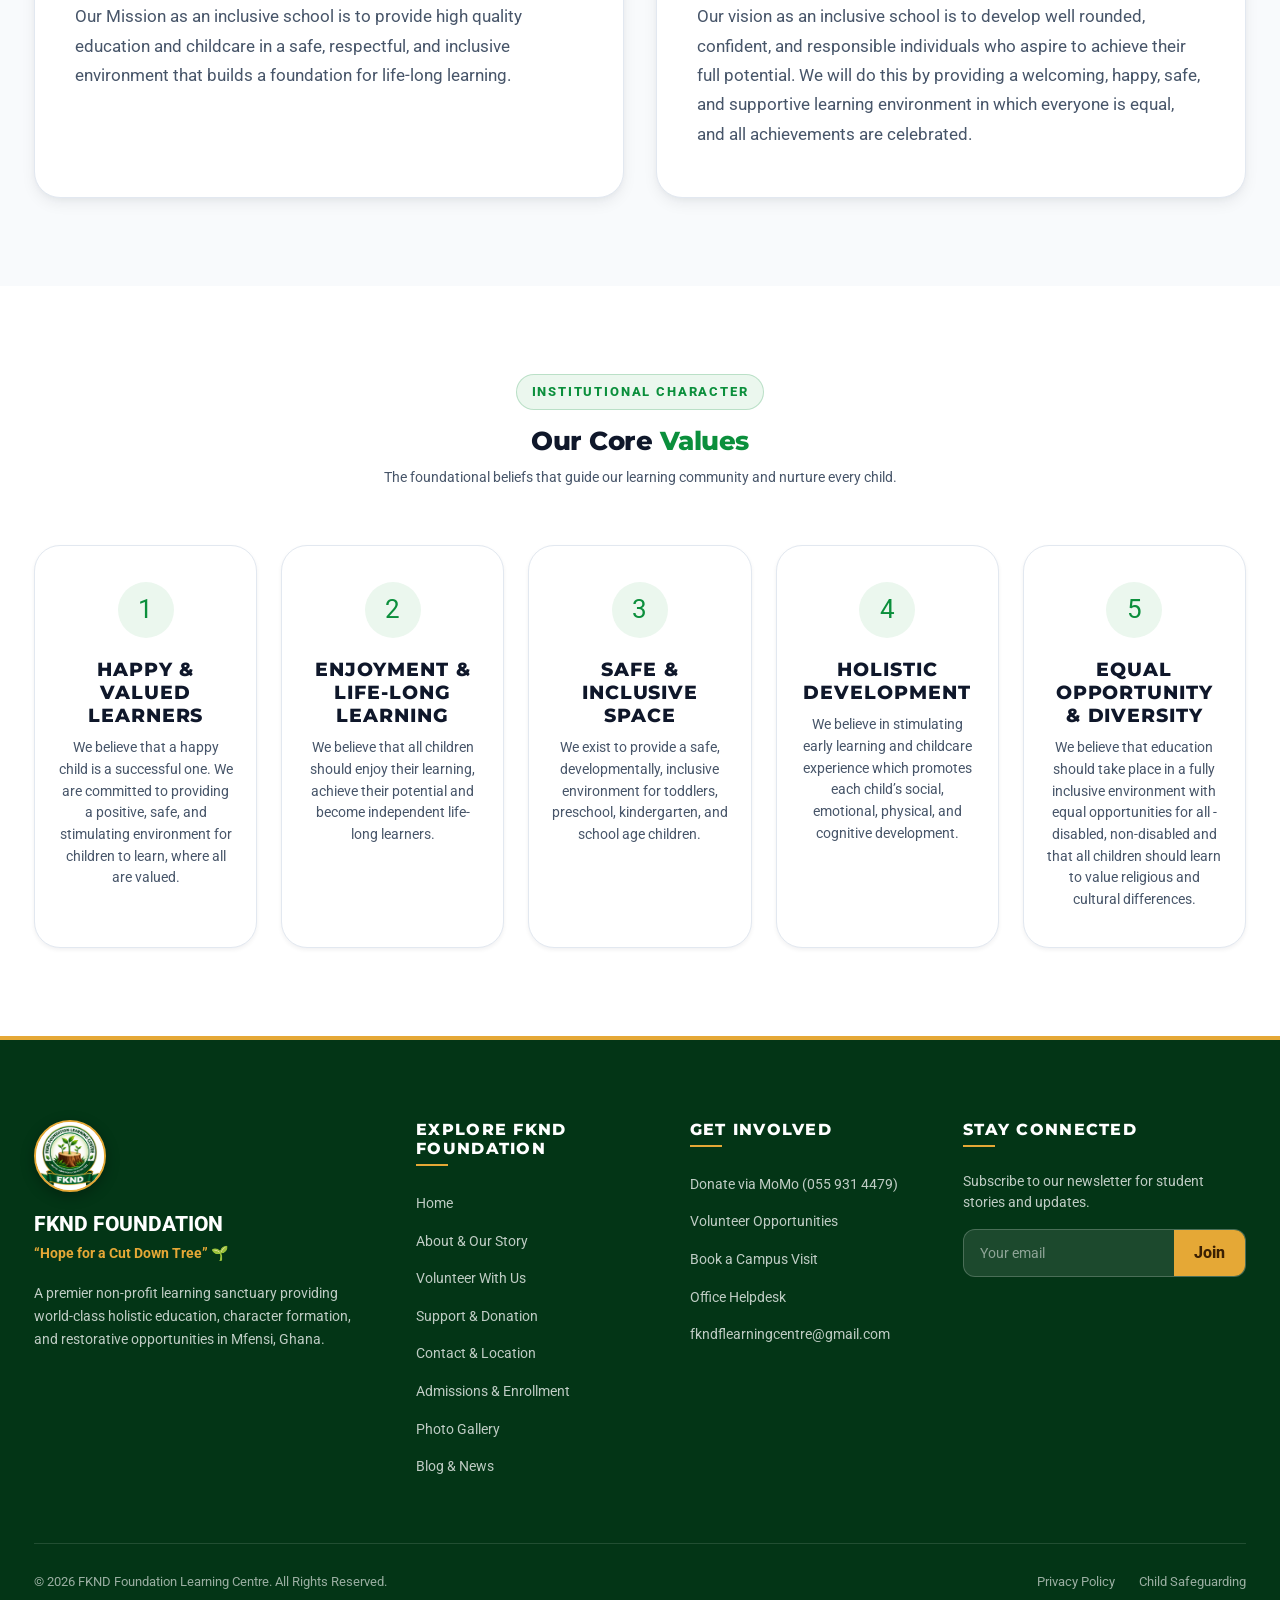
==== commit ad1a3729: "Standardize navbar typography across all pages, update direct donation flow, and sync navigation" ====
--- a/about.html
+++ b/about.html
@@ -6,7 +6,7 @@
   <title>About Us | FKND Foundation Learning Centre</title>
   <meta name="description" content="Discover our history, mission, and the profound meaning behind our motto: Hope for a Cut Down Tree.">
   <link rel="icon" type="image/jpeg" href="logo.jpeg">
-  <link rel="stylesheet" href="css/style.css">
+  <link rel="stylesheet" href="css/style.css?v=3.7">
 </head>
 <body>
 
@@ -18,10 +18,12 @@
        ========================================================================== -->
   <header class="site-header">
     <div class="header-container-spacious">
+      <!-- Left Navigation Wing -->
       <nav class="nav-wing nav-wing-left" aria-label="Primary Left Navigation">
         <a href="index.html" class="nav-anchor">Home</a>
         <a href="about.html" class="nav-anchor active">About</a>
-        <a href="contact.html" class="nav-anchor">Contact</a>
+        <a href="admissions.html" class="nav-anchor">Admissions</a>
+        <a href="volunteer.html" class="nav-anchor">Volunteer</a>
       </nav>
 
       <a href="index.html" class="nav-center-brand" aria-label="FKND Foundation Learning Centre Homepage">
@@ -29,33 +31,23 @@
           <img src="logo.jpeg" alt="FKND Foundation Learning Centre Crest">
         </div>
         <div class="nav-brand-text">
-          <span class="nav-brand-title">FKNDF LEARNING CENTRE</span>
+          <span class="nav-brand-title">FKND FOUNDATION LEARNING CENTRE</span>
           <span class="nav-brand-motto">Hope for a Cut Down Tree</span>
         </div>
       </a>
 
-      <!-- Right Navigation Wing: 3 Links + Apply Button + Menu Toggle -->
+      <!-- Right Navigation Wing -->
       <nav class="nav-wing nav-wing-right" aria-label="Primary Right Navigation">
-        <a href="admissions.html" class="nav-anchor">Admissions</a>
+        <a href="donation.html" class="nav-anchor">Donations</a>
         <a href="gallery.html" class="nav-anchor">Gallery</a>
         <a href="blog.html" class="nav-anchor">Blog</a>
+        <a href="contact.html" class="nav-anchor">Contact</a>
         <button class="btn btn-apply btn-sm nav-apply-btn" data-open-modal="applyModal">
           APPLY NOW
         </button>
-        <button class="nav-menu-btn" id="desktopNavMenuBtn" aria-label="Toggle navigation menu" aria-expanded="false" aria-controls="siteDropdownMenu">
-          <svg class="hamburger-icon-staggered" width="19" height="19" viewBox="0 0 24 24" fill="none" stroke="currentColor" stroke-width="2.35" stroke-linecap="round">
-            <line class="hamburger-line hamburger-line-1" x1="3" y1="6" x2="21" y2="6"/>
-            <line class="hamburger-line hamburger-line-2" x1="3" y1="12" x2="21" y2="12"/>
-            <line class="hamburger-line hamburger-line-3" x1="3" y1="18" x2="21" y2="18"/>
-          </svg>
-          <span class="menu-label-text">
-            <span class="label-open">Menu</span>
-            <span class="label-close">Close</span>
-          </span>
-        </button>
       </nav>
 
-      <!-- Mobile Hamburger Toggle -->
+      <!-- Mobile Hamburger Toggle (Appears when display needs it) -->
       <button class="mobile-toggle-btn" id="mobileNavToggle" aria-label="Toggle navigation menu" aria-expanded="false" aria-controls="siteDropdownMenu">
         <svg class="hamburger-icon-staggered" width="19" height="19" viewBox="0 0 24 24" fill="none" stroke="currentColor" stroke-width="2.35" stroke-linecap="round">
           <line class="hamburger-line hamburger-line-1" x1="3" y1="6" x2="21" y2="6"/>
@@ -76,13 +68,12 @@
     <div class="site-dropdown-menu" id="siteDropdownMenu" role="dialog" aria-modal="true" aria-label="Navigation Menu" aria-hidden="true">
       <div class="dropdown-menu-header">
         <div class="dropdown-brand-mini">
-          <img src="logo.jpeg" alt="FKNDF Crest">
+          <img src="logo.jpeg" alt="FKND Foundation Crest">
           <div>
-            <strong>FKNDF LEARNING CENTRE</strong>
+            <strong>FKND FOUNDATION LEARNING CENTRE</strong>
             <span>“Hope for a Cut Down Tree”</span>
           </div>
         </div>
-        <button class="dropdown-close-btn" id="dropdownCloseBtn" aria-label="Close menu">✕</button>
       </div>
 
       <nav class="dropdown-links-grid" aria-label="Site Links">
@@ -106,7 +97,27 @@
           <span class="dropdown-link-arrow">&rarr;</span>
         </a>
 
-        <a href="admissions.html" class="dropdown-link-card" style="--delay: 3">
+        <a href="volunteer.html" class="dropdown-link-card" style="--delay: 3">
+          <span class="dropdown-link-icon">
+            <svg width="18" height="18" viewBox="0 0 24 24" fill="none" stroke="currentColor" stroke-width="2.2" stroke-linecap="round" stroke-linejoin="round"><path d="M16 21v-2a4 4 0 0 0-4-4H6a4 4 0 0 0-4 4v2"/><circle cx="9" cy="7" r="4"/><path d="M22 21v-2a4 4 0 0 0-3-3.87"/><path d="M16 3.13a4 4 0 0 1 0 7.75"/></svg>
+          </span>
+          <div class="dropdown-link-text">
+            <span class="dropdown-link-title">Volunteer</span>
+          </div>
+          <span class="dropdown-link-arrow">&rarr;</span>
+        </a>
+
+        <a href="donation.html" class="dropdown-link-card" style="--delay: 4">
+          <span class="dropdown-link-icon">
+            <svg width="18" height="18" viewBox="0 0 24 24" fill="none" stroke="currentColor" stroke-width="2.2" stroke-linecap="round" stroke-linejoin="round"><path d="M19 14c1.49-1.46 3-3.21 3-5.5A5.5 5.5 0 0 0 16.5 3c-1.76 0-3 .5-4.5 2-1.5-1.5-2.74-2-4.5-2A5.5 5.5 0 0 0 2 8.5c0 2.3 1.5 4.05 3 5.5l7 7Z"/></svg>
+          </span>
+          <div class="dropdown-link-text">
+            <span class="dropdown-link-title">Donations &amp; Giving</span>
+          </div>
+          <span class="dropdown-link-arrow">&rarr;</span>
+        </a>
+
+        <a href="admissions.html" class="dropdown-link-card" style="--delay: 5">
           <span class="dropdown-link-icon">
             <svg width="18" height="18" viewBox="0 0 24 24" fill="none" stroke="currentColor" stroke-width="2.2" stroke-linecap="round" stroke-linejoin="round"><path d="M22 10v6M2 10l10-5 10 5-10 5z"/><path d="M6 12v5c3 3 9 3 12 0v-5"/></svg>
           </span>
@@ -116,7 +127,7 @@
           <span class="dropdown-link-arrow">&rarr;</span>
         </a>
 
-        <a href="gallery.html" class="dropdown-link-card" style="--delay: 4">
+        <a href="gallery.html" class="dropdown-link-card" style="--delay: 6">
           <span class="dropdown-link-icon">
             <svg width="18" height="18" viewBox="0 0 24 24" fill="none" stroke="currentColor" stroke-width="2.2" stroke-linecap="round" stroke-linejoin="round"><rect width="18" height="18" x="3" y="3" rx="2" ry="2"/><circle cx="9" cy="9" r="2"/><path d="m21 15-3.086-3.086a2 2 0 0 0-2.828 0L6 21"/></svg>
           </span>
@@ -126,7 +137,7 @@
           <span class="dropdown-link-arrow">&rarr;</span>
         </a>
 
-        <a href="blog.html" class="dropdown-link-card" style="--delay: 5">
+        <a href="blog.html" class="dropdown-link-card" style="--delay: 7">
           <span class="dropdown-link-icon">
             <svg width="18" height="18" viewBox="0 0 24 24" fill="none" stroke="currentColor" stroke-width="2.2" stroke-linecap="round" stroke-linejoin="round"><path d="M4 22h16a2 2 0 0 0 2-2V4a2 2 0 0 0-2-2H8a2 2 0 0 0-2 2v16a2 2 0 0 1-2 2Zm0 0a2 2 0 0 1-2-2v-9c0-1.1.9-2 2-2h2"/><path d="M18 14h-8"/><path d="M15 18h-5"/><path d="M10 6h8v4h-8V6Z"/></svg>
           </span>
@@ -136,7 +147,7 @@
           <span class="dropdown-link-arrow">&rarr;</span>
         </a>
 
-        <a href="contact.html" class="dropdown-link-card" style="--delay: 6">
+        <a href="contact.html" class="dropdown-link-card" style="--delay: 8">
           <span class="dropdown-link-icon">
             <svg width="18" height="18" viewBox="0 0 24 24" fill="none" stroke="currentColor" stroke-width="2.2" stroke-linecap="round" stroke-linejoin="round"><path d="M20 10c0 6-8 12-8 12s-8-6-8-12a8 8 0 0 1 16 0Z"/><circle cx="12" cy="10" r="3"/></svg>
           </span>
@@ -147,11 +158,9 @@
         </a>
       </nav>
 
-      <div class="dropdown-cta-bar">
-        <button class="btn btn-apply btn-sm dropdown-cta-btn" data-open-modal="applyModal">
-          <span>APPLY NOW</span>
-          <svg width="14" height="14" viewBox="0 0 24 24" fill="none" stroke="currentColor" stroke-width="2.5" stroke-linecap="round" stroke-linejoin="round"><path d="M5 12h14"/><path d="m12 5 7 7-7 7"/></svg>
-        </button>
+      <div class="dropdown-cta-bar" style="display: flex; gap: 0.75rem;">
+        <a href="donation.html" class="btn btn-donate btn-sm" style="flex: 1;">DONATE NOW</a>
+        <button class="btn btn-apply btn-sm dropdown-cta-btn" data-open-modal="applyModal" style="flex: 1;">APPLY NOW</button>
       </div>
     </div>
   </header>
@@ -307,34 +316,36 @@
       <div class="footer-main-columns">
         <div>
           <div class="footer-crest-frame">
-            <img src="logo.jpeg" alt="FKNDF Crest">
+            <img src="logo.jpeg" alt="FKND Foundation Crest">
           </div>
           <div class="footer-centre-name">FKND FOUNDATION</div>
           <span class="footer-centre-motto">“Hope for a Cut Down Tree” 🌱</span>
           <p class="footer-mission-blurb">
-            A premier non-profit learning sanctuary providing world-class holistic education, character formation, and restorative opportunities.
+            A premier non-profit learning sanctuary providing world-class holistic education, character formation, and restorative opportunities in Mfensi, Ghana.
           </p>
         </div>
 
         <div>
-          <h4 class="footer-column-title">Explore FKNDF</h4>
+          <h4 class="footer-column-title">Explore FKND Foundation</h4>
           <ul class="footer-links-vertical">
             <li><a href="index.html" class="footer-link-item">Home</a></li>
-            <li><a href="about.html" class="footer-link-item">About Us</a></li>
-            <li><a href="contact.html" class="footer-link-item">Contact Us</a></li>
-            <li><a href="admissions.html" class="footer-link-item">Admissions</a></li>
+            <li><a href="about.html" class="footer-link-item">About &amp; Our Story</a></li>
+            <li><a href="volunteer.html" class="footer-link-item">Volunteer With Us</a></li>
+            <li><a href="donation.html" class="footer-link-item">Support &amp; Donation</a></li>
+            <li><a href="contact.html" class="footer-link-item">Contact &amp; Location</a></li>
+            <li><a href="admissions.html" class="footer-link-item">Admissions &amp; Enrollment</a></li>
             <li><a href="gallery.html" class="footer-link-item">Photo Gallery</a></li>
-            <li><a href="blog.html" class="footer-link-item">Blog & News</a></li>
+            <li><a href="blog.html" class="footer-link-item">Blog &amp; News</a></li>
           </ul>
         </div>
 
         <div>
-          <h4 class="footer-column-title">Admissions</h4>
+          <h4 class="footer-column-title">Get Involved</h4>
           <ul class="footer-links-vertical">
-            <li><a href="admissions.html" class="footer-link-item">How to Apply</a></li>
-            <li><a href="admissions.html#requirements" class="footer-link-item">Required Documents</a></li>
-            <li><a href="#" class="footer-link-item" data-open-modal="tourModal">Book a Visit</a></li>
-            <li><a href="contact.html" class="footer-link-item">Contact Office</a></li>
+            <li><a href="donation.html" class="footer-link-item">Donate via MoMo (055 931 4479)</a></li>
+            <li><a href="volunteer.html" class="footer-link-item">Volunteer Opportunities</a></li>
+            <li><a href="#" class="footer-link-item" data-open-modal="tourModal">Book a Campus Visit</a></li>
+            <li><a href="contact.html" class="footer-link-item">Office Helpdesk</a></li>
             <li><a href="mailto:fkndflearningcentre@gmail.com" class="footer-link-item" style="word-break: break-all;">fkndflearningcentre@gmail.com</a></li>
           </ul>
         </div>
@@ -437,6 +448,12 @@
     </div>
   </div>
 
+  <!-- Floating WhatsApp CTA Button (Small Round Circular Icon) -->
+  <a href="https://wa.me/233559314479?text=Hello%20FKND%20Foundation,%20I%20would%20like%20to%20learn%20more." class="whatsapp-floating-btn" target="_blank" rel="noopener noreferrer" aria-label="Chat with FKND Foundation on WhatsApp">
+    <span class="whatsapp-floating-pulse"></span>
+    <svg viewBox="0 0 24 24"><path d="M12.04 2c-5.46 0-9.91 4.45-9.91 9.91 0 1.75.46 3.45 1.32 4.95L2.05 22l5.25-1.38c1.45.79 3.08 1.21 4.74 1.21 5.46 0 9.91-4.45 9.91-9.91 0-2.65-1.03-5.14-2.9-7.01A9.816 9.816 0 0 0 12.04 2zm5.78 14.15c-.24.67-1.39 1.28-1.92 1.36-.51.08-1.16.11-3.37-.8-2.4-1-3.95-3.44-4.07-3.6-.12-.16-.98-1.3-0.98-2.48 0-1.18.62-1.76.84-2 .22-.24.48-.3.64-.3.16 0 .32 0 .46.01.15.01.35-.06.55.42.21.49.71 1.73.77 1.86.06.13.1.28.02.44-.08.16-.12.26-.24.4-.12.14-.25.31-.36.42-.12.12-.25.25-.11.49.14.24.63 1.04 1.35 1.68.93.83 1.71 1.09 1.95 1.21.24.12.38.1.52-.06.14-.16.6-.7.76-.94.16-.24.32-.2.54-.12.22.08 1.4.66 1.64.78.24.12.4.18.46.28.06.1.06.58-.18 1.25z"/></svg>
+  </a>
+
   <script src="js/main.js"></script>
 </body>
 </html>
--- a/css/style.css
+++ b/css/style.css
@@ -182,12 +182,12 @@
 }
 
 .section-title {
-  font-size: clamp(2.1rem, 3.8vw, 3rem);
+  font-size: clamp(1.4rem, 2vw, 1.75rem);
   font-weight: 800;
   color: var(--text-main);
-  letter-spacing: -0.025em;
-  line-height: 1.15;
-  margin-bottom: 1rem;
+  letter-spacing: -0.02em;
+  line-height: 1.2;
+  margin-bottom: 0.65rem;
 }
 
 .section-title span.text-green {
@@ -199,10 +199,10 @@
 }
 
 .section-subtitle {
-  font-size: clamp(1.05rem, 1.4vw, 1.2rem);
+  font-size: 0.88rem;
   color: var(--text-muted);
-  max-width: 680px;
-  line-height: 1.6;
+  max-width: 640px;
+  line-height: 1.55;
 }
 
 .text-center {
@@ -219,11 +219,11 @@
   display: inline-flex;
   align-items: center;
   justify-content: center;
-  gap: 0.6rem;
-  padding: 0.85rem 1.75rem;
-  font-size: 0.95rem;
+  gap: 0.45rem;
+  padding: 0.55rem 1.25rem;
+  font-size: 0.82rem;
   font-weight: 700;
-  border-radius: var(--radius-md);
+  border-radius: var(--radius-sm);
   transition: all var(--transition-base);
   text-align: center;
   white-space: nowrap;
@@ -284,15 +284,15 @@
 }
 
 .btn-sm {
-  padding: 0.5rem 1rem;
-  font-size: 0.8125rem;
+  padding: 0.35rem 0.85rem;
+  font-size: 0.74rem;
   border-radius: var(--radius-sm);
 }
 
 .btn-lg {
-  padding: 1.05rem 2.2rem;
-  font-size: 1.05rem;
-  border-radius: var(--radius-lg);
+  padding: 0.65rem 1.4rem;
+  font-size: 0.85rem;
+  border-radius: var(--radius-md);
 }
 
 /* Top Utility Bar (Dallas ISD Inspired) */
@@ -403,10 +403,10 @@
   display: flex;
   align-items: center;
   justify-content: flex-start;
-  height: 76px;
-  max-width: 1520px;
+  height: 56px;
+  max-width: 1540px;
   margin: 0 auto;
-  padding: 0 2.5rem;
+  padding: 0 1.25rem;
   position: relative;
 }
 
@@ -414,7 +414,7 @@
 .nav-wing {
   display: flex;
   align-items: center;
-  gap: 0.5rem;
+  gap: 0.25rem;
 }
 
 .nav-wing-left {
@@ -429,18 +429,18 @@
   order: 2;
   justify-content: flex-start;
   padding: 0;
-  margin: 0 0 0 0.5rem; /* Matches the exact 0.5rem gap between all links */
-  gap: 0.5rem;
+  margin: 0 0 0 0.25rem;
+  gap: 0.25rem;
   flex: 1; /* Fills remaining space so Action buttons sit on far right */
 }
 
 .nav-anchor {
-  font-size: 0.88rem;
+  font-size: 0.65rem;
   font-weight: 700;
   color: var(--text-main);
   text-transform: uppercase;
-  letter-spacing: 0.05em;
-  padding: 0.45rem 0.8rem;
+  letter-spacing: 0.03em;
+  padding: 0.22rem 0.48rem;
   border-radius: var(--radius-full);
   position: relative;
   transition: all 0.2s cubic-bezier(0.16, 1, 0.3, 1);
@@ -459,7 +459,7 @@
 .nav-anchor.active {
   color: var(--fknd-green-dark);
   background: var(--fknd-green-light);
-  font-weight: 800;
+  font-weight: 700;
   box-shadow: inset 0 0 0 1px var(--fknd-green-border);
 }
 
@@ -469,11 +469,11 @@
   position: relative;
   display: flex;
   align-items: center;
-  gap: 0.85rem;
+  gap: 0.65rem;
   text-decoration: none;
   z-index: 100;
   flex-shrink: 0;
-  margin-right: 2rem;
+  margin-right: 1.25rem;
   transform: none !important;
   width: auto;
   outline: none;
@@ -482,21 +482,21 @@
 .nav-brand-text {
   display: flex;
   flex-direction: column;
-  line-height: 1.2;
+  line-height: 1.15;
 }
 
 .nav-brand-title {
   font-family: var(--font-heading);
-  font-size: 0.98rem;
+  font-size: 0.68rem;
   font-weight: 800;
   color: var(--fknd-green-dark);
-  letter-spacing: 0.03em;
+  letter-spacing: 0.02em;
   white-space: nowrap;
   transition: color var(--transition-fast);
 }
 
 .nav-brand-motto {
-  font-size: 0.72rem;
+  font-size: 0.50rem;
   font-weight: 600;
   color: #B45309; /* Warm scholastic gold */
   font-style: italic;
@@ -509,28 +509,28 @@
 }
 
 .nav-center-brand:focus-visible .brand-crest-frame {
-  box-shadow: 0 0 0 3px var(--fknd-accent), 0 8px 20px rgba(11, 143, 60, 0.3);
+  box-shadow: 0 0 0 3px var(--fknd-accent), 0 6px 16px rgba(11, 143, 60, 0.25);
 }
 
 .brand-crest-frame {
-  width: 56px;
-  height: 56px;
+  width: 36px;
+  height: 36px;
   border-radius: 50%;
   overflow: hidden;
   background: #FFFFFF;
-  border: 3px solid var(--fknd-green);
-  box-shadow: 0 4px 14px rgba(11, 143, 60, 0.2), 0 0 0 2px rgba(229, 168, 54, 0.3);
+  border: 2px solid var(--fknd-green);
+  box-shadow: 0 2px 8px rgba(11, 143, 60, 0.16), 0 0 0 1.5px rgba(229, 168, 54, 0.2);
   display: flex;
   align-items: center;
   justify-content: center;
-  transition: transform 0.25s cubic-bezier(0.16, 1, 0.3, 1), box-shadow 0.25s cubic-bezier(0.16, 1, 0.3, 1), width 0.25s ease, height 0.25s ease;
+  transition: transform 0.25s cubic-bezier(0.16, 1, 0.3, 1), box-shadow 0.25s cubic-bezier(0.16, 1, 0.3, 1);
   flex-shrink: 0;
 }
 
 .nav-center-brand:hover .brand-crest-frame {
-  transform: scale(1.06);
+  transform: scale(1.05);
   border-color: var(--fknd-green);
-  box-shadow: 0 8px 22px rgba(11, 143, 60, 0.28), 0 0 0 3.5px var(--fknd-accent);
+  box-shadow: 0 6px 18px rgba(11, 143, 60, 0.24), 0 0 0 3px var(--fknd-accent);
 }
 
 .brand-crest-frame img {
@@ -544,8 +544,8 @@
 
 /* Nav Search Icon Button */
 .nav-icon-search-btn {
-  width: 42px;
-  height: 42px;
+  width: 36px;
+  height: 36px;
   border-radius: 50%;
   background: var(--fknd-surface);
   border: 1px solid var(--fknd-border);
@@ -569,11 +569,11 @@
   background: linear-gradient(135deg, #F59E0B 0%, #D97706 100%);
   color: #FFFFFF !important;
   font-weight: 800;
-  font-size: 0.8125rem;
-  letter-spacing: 0.06em;
-  padding: 0.58rem 1.25rem;
+  font-size: 0.65rem;
+  letter-spacing: 0.04em;
+  padding: 0.26rem 0.68rem;
   border-radius: var(--radius-full);
-  box-shadow: 0 4px 14px rgba(217, 119, 6, 0.32);
+  box-shadow: 0 3px 10px rgba(217, 119, 6, 0.28);
   border: 1px solid rgba(255, 255, 255, 0.25);
   margin-left: auto; /* Pushes Apply button and Menu to far right */
   position: relative;
@@ -669,16 +669,16 @@
 
 .page-hero-banner .section-title {
   color: #FFFFFF;
-  font-size: clamp(2.4rem, 4.2vw, 3.5rem);
+  font-size: clamp(1.85rem, 3.2vw, 2.6rem);
   font-weight: 800;
-  margin-bottom: 1rem;
+  margin-bottom: 0.85rem;
   text-shadow: 0 2px 10px rgba(0, 0, 0, 0.25);
 }
 
 .page-hero-banner .section-subtitle {
   color: rgba(255, 255, 255, 0.9);
   margin: 0 auto;
-  font-size: clamp(1.05rem, 1.3vw, 1.2rem);
+  font-size: clamp(0.92rem, 1.15vw, 1.05rem);
   max-width: 680px;
   text-shadow: 0 1px 4px rgba(0, 0, 0, 0.3);
 }
@@ -787,28 +787,9 @@
    ENHANCED ANIMATED NAVIGATION MENU & DROPDOWN
    ========================================================================== */
 
-/* Menu Buttons (Desktop & Mobile) */
+/* Menu Buttons (Desktop removed per user request; Mobile toggle displays when needed) */
 .nav-menu-btn {
-  display: inline-flex;
-  align-items: center;
-  gap: 0.55rem;
-  background: var(--fknd-surface);
-  border: 1px solid var(--fknd-border);
-  color: var(--text-main);
-  padding: 0.5rem 1.05rem;
-  border-radius: var(--radius-full);
-  font-size: 0.85rem;
-  font-weight: 700;
-  text-transform: uppercase;
-  letter-spacing: 0.05em;
-  cursor: pointer;
-  transition: background 0.22s ease, border-color 0.22s ease, color 0.22s ease, transform 0.2s cubic-bezier(0.16, 1, 0.3, 1), box-shadow 0.2s ease;
-  margin-left: 0.5rem;
-  flex-shrink: 0;
-  white-space: nowrap;
-  position: relative;
-  overflow: hidden;
-  user-select: none;
+  display: none !important;
 }
 
 .nav-menu-btn:hover {
@@ -829,16 +810,18 @@
 .mobile-toggle-btn {
   display: none;
   align-items: center;
-  gap: 0.55rem;
-  padding: 0.5rem 1.05rem;
+  justify-content: center;
+  gap: 0.4rem;
+  padding: 0 0.65rem;
+  height: 30px;
   border-radius: var(--radius-full);
   background: var(--fknd-surface);
-  border: 1px solid var(--fknd-border);
+  border: 1.5px solid var(--fknd-border);
   color: var(--text-main);
-  font-size: 0.85rem;
+  font-size: 0.65rem;
   font-weight: 700;
   text-transform: uppercase;
-  letter-spacing: 0.05em;
+  letter-spacing: 0.04em;
   cursor: pointer;
   transition: background 0.22s ease, border-color 0.22s ease, color 0.22s ease, transform 0.2s cubic-bezier(0.16, 1, 0.3, 1), box-shadow 0.2s ease;
   z-index: 1006;
@@ -847,6 +830,8 @@
   -webkit-tap-highlight-color: transparent;
   white-space: nowrap;
   user-select: none;
+  line-height: 1;
+  box-sizing: border-box;
 }
 
 .mobile-toggle-btn:hover {
@@ -864,19 +849,25 @@
 
 /* Rolling Text Transition for "Menu" / "Close" */
 .menu-label-text {
-  font-size: 0.85rem;
+  font-size: 0.65rem;
   font-weight: 700;
   text-transform: uppercase;
-  letter-spacing: 0.05em;
+  letter-spacing: 0.04em;
   line-height: 1;
   display: inline-grid;
+  place-items: center;
   position: relative;
+  vertical-align: middle;
 }
 
 .menu-label-text .label-open,
 .menu-label-text .label-close {
   grid-area: 1 / 1;
   transition: opacity 0.24s ease, transform 0.28s cubic-bezier(0.16, 1, 0.3, 1);
+  display: inline-flex;
+  align-items: center;
+  justify-content: center;
+  line-height: 1;
 }
 
 .menu-label-text .label-close {
@@ -895,6 +886,11 @@
 .mobile-toggle-btn.active .menu-label-text .label-close {
   opacity: 1;
   transform: translateY(0);
+}
+
+/* Ensure only one close button exists on the menu */
+.dropdown-close-btn {
+  display: none !important;
 }
 
 /* Smooth GPU-Accelerated Hamburger-to-Close Morph */
@@ -987,11 +983,11 @@
   bottom: 0;
   height: 100vh;
   height: 100dvh;
-  width: min(480px, 92vw);
+  width: min(340px, 86vw);
   background: #FFFFFF;
   box-shadow: 
-    -20px 0 60px rgba(3, 53, 22, 0.28),
-    -4px 0 15px rgba(0, 0, 0, 0.08);
+    -12px 0 35px rgba(3, 53, 22, 0.22),
+    -2px 0 10px rgba(0, 0, 0, 0.06);
   padding: 0;
   display: flex !important;
   flex-direction: column;
@@ -1001,10 +997,10 @@
   transform: translateX(105%);
   pointer-events: none;
   transition: 
-    transform 0.38s cubic-bezier(0.16, 1, 0.3, 1),
-    opacity 0.26s ease,
-    visibility 0.38s;
-  border-left: 1px solid rgba(11, 143, 60, 0.18);
+    transform 0.32s cubic-bezier(0.16, 1, 0.3, 1),
+    opacity 0.22s ease,
+    visibility 0.32s;
+  border-left: 1px solid rgba(11, 143, 60, 0.15);
   overflow: hidden;
 }
 
@@ -1020,11 +1016,11 @@
 .dropdown-status-banner {
   display: flex;
   align-items: center;
-  gap: 0.7rem;
-  padding: 0.75rem 1.6rem;
+  gap: 0.5rem;
+  padding: 0.45rem 1rem;
   background: linear-gradient(90deg, rgba(229, 168, 54, 0.12) 0%, rgba(11, 143, 60, 0.08) 100%);
-  border-bottom: 1px solid rgba(229, 168, 54, 0.22);
-  font-size: 0.8rem;
+  border-bottom: 1px solid rgba(229, 168, 54, 0.2);
+  font-size: 0.72rem;
   color: var(--fknd-green-deep);
   flex-shrink: 0;
 }
@@ -1032,16 +1028,16 @@
 .status-badge-pill {
   display: inline-flex;
   align-items: center;
-  gap: 0.35rem;
-  padding: 0.25rem 0.65rem;
+  gap: 0.3rem;
+  padding: 0.2rem 0.5rem;
   background: linear-gradient(135deg, var(--fknd-accent) 0%, #D4901C 100%);
   color: #1A381E;
-  font-size: 0.66rem;
+  font-size: 0.6rem;
   font-weight: 800;
-  letter-spacing: 0.06em;
+  letter-spacing: 0.05em;
   text-transform: uppercase;
   border-radius: 999px;
-  box-shadow: 0 2px 6px rgba(229, 168, 54, 0.3);
+  box-shadow: 0 1px 4px rgba(229, 168, 54, 0.25);
   flex-shrink: 0;
   line-height: 1.2;
 }
@@ -1050,6 +1046,7 @@
   font-weight: 700;
   color: var(--fknd-green-deep);
   letter-spacing: 0.01em;
+  font-size: 0.72rem;
 }
 
 .status-link {
@@ -1057,12 +1054,12 @@
   color: var(--fknd-green);
   font-weight: 700;
   text-decoration: none;
-  font-size: 0.78rem;
+  font-size: 0.68rem;
   display: inline-flex;
   align-items: center;
-  gap: 0.35rem;
-  padding: 0.26rem 0.65rem;
-  border-radius: 8px;
+  gap: 0.3rem;
+  padding: 0.2rem 0.5rem;
+  border-radius: 6px;
   background: rgba(11, 143, 60, 0.08);
   border: 1px solid rgba(11, 143, 60, 0.18);
   transition: all 0.2s ease;
@@ -1122,7 +1119,7 @@
   display: flex;
   align-items: center;
   justify-content: space-between;
-  padding: 1.35rem 1.6rem;
+  padding: 0.85rem 1.15rem;
   background: linear-gradient(135deg, var(--fknd-green-deep) 0%, #064E24 55%, var(--fknd-green-dark) 100%);
   position: relative;
   overflow: hidden;
@@ -1135,51 +1132,51 @@
   position: absolute;
   top: -50%;
   right: -20%;
-  width: 160px;
-  height: 160px;
-  background: radial-gradient(circle, rgba(229, 168, 54, 0.24) 0%, transparent 70%);
+  width: 140px;
+  height: 140px;
+  background: radial-gradient(circle, rgba(229, 168, 54, 0.2) 0%, transparent 70%);
   pointer-events: none;
 }
 
 .dropdown-brand-mini {
   display: flex;
   align-items: center;
-  gap: 0.85rem;
+  gap: 0.65rem;
   position: relative;
   z-index: 1;
 }
 
 .dropdown-brand-mini img {
-  width: 46px;
-  height: 46px;
+  width: 34px;
+  height: 34px;
   border-radius: 50%;
-  border: 2px solid rgba(255, 255, 255, 0.5);
+  border: 1.5px solid rgba(255, 255, 255, 0.5);
   object-fit: cover;
-  box-shadow: 0 4px 12px rgba(0, 0, 0, 0.3);
+  box-shadow: 0 2px 6px rgba(0, 0, 0, 0.25);
   background: #FFFFFF;
 }
 
 .dropdown-brand-mini strong {
-  font-size: 0.95rem;
+  font-size: 0.68rem;
   color: #FFFFFF;
   display: block;
-  line-height: 1.2;
+  line-height: 1.15;
   font-weight: 800;
   letter-spacing: 0.02em;
 }
 
 .dropdown-brand-mini span {
-  font-size: 0.78rem;
+  font-size: 0.52rem;
   color: #FEEBC8;
   display: block;
   font-style: italic;
-  margin-top: 3px;
+  margin-top: 2px;
   letter-spacing: 0.01em;
 }
 
 .dropdown-close-btn {
-  width: 38px;
-  height: 38px;
+  width: 32px;
+  height: 32px;
   border-radius: 50%;
   background: rgba(255, 255, 255, 0.15);
   border: 1px solid rgba(255, 255, 255, 0.25);
@@ -1187,9 +1184,9 @@
   display: flex;
   align-items: center;
   justify-content: center;
-  font-size: 1rem;
+  font-size: 0.85rem;
   cursor: pointer;
-  transition: all 0.24s cubic-bezier(0.16, 1, 0.3, 1);
+  transition: all 0.2s cubic-bezier(0.16, 1, 0.3, 1);
   position: relative;
   z-index: 1;
 }
@@ -1226,8 +1223,8 @@
   display: flex !important;
   flex-direction: column !important;
   grid-template-columns: none !important;
-  gap: 0.75rem;
-  padding: 1.5rem 1.4rem;
+  gap: 0.38rem;
+  padding: 0.75rem 0.95rem;
   margin-bottom: 0;
   background: #FFFFFF;
   overflow-y: auto;
@@ -1238,7 +1235,7 @@
 }
 
 .dropdown-links-grid::-webkit-scrollbar {
-  width: 5px;
+  width: 4px;
 }
 .dropdown-links-grid::-webkit-scrollbar-track {
   background: transparent;
@@ -1253,21 +1250,21 @@
 
 /* Premium Vertical Link Card Row */
 .dropdown-link-card {
-  padding: 1.05rem 1.25rem;
-  border-radius: 16px;
+  padding: 0.55rem 0.8rem;
+  border-radius: 10px;
   color: var(--text-main);
-  transition: transform 0.24s cubic-bezier(0.16, 1, 0.3, 1), background 0.2s ease, border-color 0.2s ease, box-shadow 0.24s ease;
-  display: flex;
-  align-items: center;
-  gap: 1rem;
+  transition: transform 0.2s cubic-bezier(0.16, 1, 0.3, 1), background 0.18s ease, border-color 0.18s ease, box-shadow 0.2s ease;
+  display: flex;
+  align-items: center;
+  gap: 0.65rem;
   text-decoration: none;
   background: #FAFCF9;
-  border: 1px solid rgba(226, 232, 240, 0.9);
+  border: 1px solid rgba(226, 232, 240, 0.85);
   position: relative;
   overflow: hidden;
   flex-shrink: 0;
   width: 100%;
-  box-shadow: 0 1px 3px rgba(15, 23, 42, 0.03);
+  box-shadow: 0 1px 2px rgba(15, 23, 42, 0.02);
 }
 
 .dropdown-link-card::before {
@@ -1276,20 +1273,20 @@
   top: 0;
   bottom: 0;
   left: 0;
-  width: 4px;
+  width: 3px;
   background: linear-gradient(180deg, var(--fknd-green), var(--fknd-accent));
   opacity: 0;
   transform: scaleY(0);
-  transition: transform 0.24s cubic-bezier(0.16, 1, 0.3, 1), opacity 0.2s ease;
+  transition: transform 0.2s cubic-bezier(0.16, 1, 0.3, 1), opacity 0.18s ease;
   transform-origin: center;
-  border-radius: 0 3px 3px 0;
+  border-radius: 0 2px 2px 0;
 }
 
 .dropdown-link-card:hover {
   background: #FFFFFF;
-  border-color: rgba(11, 143, 60, 0.4);
-  transform: translateX(5px);
-  box-shadow: 0 10px 24px -4px rgba(11, 143, 60, 0.14), 0 2px 6px rgba(0, 0, 0, 0.04);
+  border-color: rgba(11, 143, 60, 0.35);
+  transform: translateX(3px);
+  box-shadow: 0 4px 14px rgba(11, 143, 60, 0.12), 0 1px 3px rgba(0, 0, 0, 0.03);
 }
 
 .dropdown-link-card:hover::before,
@@ -1305,26 +1302,30 @@
 
 /* Link Icon Badge */
 .dropdown-link-icon {
-  width: 44px;
-  height: 44px;
+  width: 32px;
+  height: 32px;
   display: flex;
   align-items: center;
   justify-content: center;
   background: var(--fknd-green-light);
-  border-radius: 12px;
+  border-radius: 8px;
   color: var(--fknd-green);
   flex-shrink: 0;
-  transition: transform 0.24s cubic-bezier(0.16, 1, 0.3, 1), background 0.22s ease, color 0.22s ease, box-shadow 0.22s ease;
-  box-shadow: 0 2px 6px rgba(11, 143, 60, 0.08);
+  transition: transform 0.2s cubic-bezier(0.16, 1, 0.3, 1), background 0.18s ease, color 0.18s ease;
+  box-shadow: 0 1px 4px rgba(11, 143, 60, 0.08);
   border: 1px solid var(--fknd-green-border);
+}
+
+.dropdown-link-icon svg {
+  width: 15px;
+  height: 15px;
 }
 
 .dropdown-link-card:hover .dropdown-link-icon {
   background: linear-gradient(135deg, var(--fknd-green), var(--fknd-green-dark));
   color: #FFFFFF;
   border-color: var(--fknd-green);
-  box-shadow: 0 6px 16px rgba(11, 143, 60, 0.3);
-  transform: scale(1.08);
+  transform: scale(1.05);
 }
 
 .dropdown-link-card.active .dropdown-link-icon {
@@ -1343,11 +1344,11 @@
 
 .dropdown-link-title {
   font-family: var(--font-heading);
-  font-size: 1.05rem;
-  font-weight: 800;
+  font-size: 0.72rem;
+  font-weight: 700;
   color: var(--text-main);
-  line-height: 1.25;
-  letter-spacing: 0.015em;
+  line-height: 1.2;
+  letter-spacing: 0.01em;
   white-space: nowrap;
   overflow: hidden;
   text-overflow: ellipsis;
@@ -1365,8 +1366,8 @@
 
 /* Circular Action Arrow Badge */
 .dropdown-link-arrow {
-  width: 32px;
-  height: 32px;
+  width: 22px;
+  height: 22px;
   border-radius: 50%;
   background: #FFFFFF;
   border: 1px solid var(--fknd-border);
@@ -1374,12 +1375,12 @@
   display: flex;
   align-items: center;
   justify-content: center;
-  font-size: 0.95rem;
+  font-size: 0.72rem;
   font-weight: 700;
   margin-left: auto;
   flex-shrink: 0;
-  transition: all 0.25s cubic-bezier(0.16, 1, 0.3, 1);
-  box-shadow: 0 1px 3px rgba(0, 0, 0, 0.04);
+  transition: all 0.2s cubic-bezier(0.16, 1, 0.3, 1);
+  box-shadow: 0 1px 2px rgba(0, 0, 0, 0.04);
   line-height: 1;
 }
 
@@ -1387,8 +1388,7 @@
   background: var(--fknd-green);
   color: #FFFFFF;
   border-color: var(--fknd-green);
-  transform: translateX(3px) scale(1.05);
-  box-shadow: 0 4px 12px rgba(11, 143, 60, 0.3);
+  transform: translateX(2px);
 }
 
 .dropdown-link-card.active .dropdown-link-arrow {
@@ -1400,31 +1400,31 @@
 /* Pinned Bottom Drawer Action Bar */
 .dropdown-cta-bar {
   display: flex;
-  flex-direction: column;
-  padding: 1.35rem 1.4rem calc(1.35rem + env(safe-area-inset-bottom, 0px));
+  gap: 0.6rem;
+  padding: 0.75rem 0.95rem calc(0.75rem + env(safe-area-inset-bottom, 0px));
   border-top: 1px solid rgba(226, 232, 240, 0.9);
   background: #FFFFFF;
   flex-shrink: 0;
-  box-shadow: 0 -6px 20px rgba(0, 0, 0, 0.04);
+  box-shadow: 0 -3px 12px rgba(0, 0, 0, 0.04);
 }
 
 .dropdown-cta-btn {
   width: 100% !important;
-  padding: 0.95rem 1.5rem !important;
-  font-size: 0.92rem !important;
+  padding: 0.55rem 0.9rem !important;
+  font-size: 0.78rem !important;
   font-weight: 800;
-  letter-spacing: 0.06em;
+  letter-spacing: 0.04em;
   display: inline-flex !important;
   align-items: center;
   justify-content: center;
-  gap: 0.6rem;
+  gap: 0.4rem;
   text-align: center;
   border-radius: var(--radius-full);
   background: linear-gradient(135deg, #F59E0B 0%, #D97706 100%);
   color: #FFFFFF !important;
   border: 1px solid rgba(255, 255, 255, 0.3);
-  box-shadow: 0 4px 16px rgba(217, 119, 6, 0.35);
-  transition: all 0.25s cubic-bezier(0.16, 1, 0.3, 1);
+  box-shadow: 0 2px 10px rgba(217, 119, 6, 0.28);
+  transition: all 0.2s cubic-bezier(0.16, 1, 0.3, 1);
   position: relative;
   overflow: hidden;
 }
@@ -1519,28 +1519,28 @@
 .hero-badge-tag {
   display: inline-flex;
   align-items: center;
-  gap: 0.5rem;
+  gap: 0.45rem;
   background: rgba(255, 255, 255, 0.15);
   border: 1px solid rgba(255, 255, 255, 0.3);
   backdrop-filter: blur(6px);
   -webkit-backdrop-filter: blur(6px);
-  padding: 0.45rem 1rem;
+  padding: 0.25rem 0.75rem;
   border-radius: var(--radius-full);
-  font-size: 0.85rem;
+  font-size: 0.72rem;
   font-weight: 700;
   color: #FEF3C7;
-  margin-bottom: 1.5rem;
+  margin-bottom: 0.85rem;
   text-transform: uppercase;
   letter-spacing: 0.08em;
 }
 
 .hero-main-title {
-  font-size: clamp(2.6rem, 4.8vw, 4.2rem);
+  font-size: clamp(1.65rem, 2.7vw, 2.35rem);
   font-weight: 800;
-  line-height: 1.05;
-  letter-spacing: -0.03em;
+  line-height: 1.12;
+  letter-spacing: -0.02em;
   color: #FFFFFF;
-  margin-bottom: 1.35rem;
+  margin-bottom: 0.85rem;
   text-transform: uppercase;
 }
 
@@ -1550,32 +1550,32 @@
 }
 
 .hero-lead-text {
-  font-size: clamp(1.1rem, 1.6vw, 1.25rem);
-  line-height: 1.65;
+  font-size: 0.92rem;
+  line-height: 1.55;
   color: rgba(255, 255, 255, 0.92);
-  margin-bottom: 2.25rem;
-  max-width: 600px;
+  margin-bottom: 1.35rem;
+  max-width: 520px;
 }
 
 .hero-cta-row {
   display: flex;
   align-items: center;
   flex-wrap: wrap;
-  gap: 1rem;
-  margin-bottom: 2.5rem;
+  gap: 0.75rem;
+  margin-bottom: 1.75rem;
 }
 
 .hero-metric-bar {
   display: grid;
   grid-template-columns: repeat(3, 1fr);
-  gap: 1.5rem;
-  padding-top: 1.75rem;
+  gap: 1.15rem;
+  padding-top: 1.25rem;
   border-top: 1px solid rgba(255, 255, 255, 0.2);
 }
 
 .hero-metric-item strong {
   display: block;
-  font-size: 1.6rem;
+  font-size: 1.25rem;
   font-weight: 800;
   color: var(--fknd-accent);
   font-family: var(--font-heading);
@@ -1583,8 +1583,8 @@
 }
 
 .hero-metric-item span {
-  font-size: 0.8125rem;
-  color: rgba(255, 255, 255, 0.8);
+  font-size: 0.7rem;
+  color: rgba(255, 255, 255, 0.82);
   font-weight: 600;
 }
 
@@ -1673,17 +1673,17 @@
    ========================================================================== */
 .homepage-intro-statement {
   background: #FFFFFF;
-  padding: 3.5rem 1.5rem 1.5rem;
+  padding: 2.5rem 1.5rem 1rem;
   text-align: center;
 }
 
 .intro-statement-text {
-  max-width: 960px;
+  max-width: 820px;
   margin: 0 auto;
-  font-size: 1.4rem;
+  font-size: 0.95rem;
   font-weight: 600;
   color: var(--fknd-green-deep);
-  line-height: 1.65;
+  line-height: 1.6;
   letter-spacing: -0.01em;
 }
 
@@ -1950,43 +1950,43 @@
 }
 
 .story-ash-text-card .section-title {
-  font-size: 2.15rem;
+  font-size: 1.65rem;
   font-weight: 800;
   color: var(--fknd-green-deep);
-  line-height: 1.25;
-  margin-bottom: 1rem;
+  line-height: 1.2;
+  margin-bottom: 0.65rem;
 }
 
 .story-ash-text-card .lead-story {
-  font-size: 1.08rem;
+  font-size: 0.92rem;
   font-weight: 600;
   color: var(--text-main);
-  line-height: 1.65;
-  margin-bottom: 0.85rem;
+  line-height: 1.6;
+  margin-bottom: 0.65rem;
 }
 
 .story-ash-text-card .story-body-text {
-  font-size: 0.94rem;
+  font-size: 0.85rem;
   color: var(--text-muted);
-  line-height: 1.65;
-  margin-bottom: 1.85rem;
+  line-height: 1.6;
+  margin-bottom: 1.35rem;
 }
 
 /* Four Areas of Focus Grid */
 .story-four-focus-grid {
   display: grid;
   grid-template-columns: 1fr 1fr;
-  gap: 1rem;
-  margin-bottom: 2rem;
+  gap: 0.85rem;
+  margin-bottom: 1.5rem;
 }
 
 .focus-mini-card {
   background: #FFFFFF;
   border: 1px solid rgba(11, 143, 60, 0.1);
-  border-radius: 14px;
-  padding: 1.15rem;
-  display: flex;
-  gap: 0.85rem;
+  border-radius: 12px;
+  padding: 0.95rem 1rem;
+  display: flex;
+  gap: 0.75rem;
   align-items: flex-start;
   transition: all 0.22s cubic-bezier(0.16, 1, 0.3, 1);
   box-shadow: 0 2px 6px rgba(0, 0, 0, 0.03);
@@ -1999,13 +1999,13 @@
 }
 
 .focus-number-badge {
-  width: 28px;
-  height: 28px;
+  width: 26px;
+  height: 26px;
   border-radius: 50%;
   background: var(--fknd-green-light);
   color: var(--fknd-green);
   font-weight: 800;
-  font-size: 0.82rem;
+  font-size: 0.78rem;
   display: flex;
   align-items: center;
   justify-content: center;
@@ -2019,15 +2019,15 @@
 }
 
 .focus-card-body h4 {
-  font-size: 0.92rem;
+  font-size: 0.88rem;
   font-weight: 800;
   color: var(--fknd-green-deep);
-  margin-bottom: 0.25rem;
+  margin-bottom: 0.2rem;
   line-height: 1.25;
 }
 
 .focus-card-body p {
-  font-size: 0.78rem;
+  font-size: 0.76rem;
   color: var(--text-muted);
   line-height: 1.45;
   margin: 0;
@@ -2036,17 +2036,18 @@
 .story-action-row {
   display: flex;
   align-items: center;
-  gap: 1.35rem;
+  gap: 1.15rem;
   flex-wrap: wrap;
 }
 
 .btn-story-cta {
   display: inline-flex;
   align-items: center;
-  gap: 0.65rem;
-  padding: 0.85rem 1.85rem;
+  gap: 0.5rem;
+  padding: 0.6rem 1.35rem;
+  font-size: 0.84rem;
   font-weight: 700;
-  border-radius: 12px;
+  border-radius: var(--radius-md);
   transition: all var(--transition-base);
 }
 
@@ -2091,8 +2092,8 @@
 
 .diff-card-item {
   background: var(--fknd-white);
-  border-radius: var(--radius-xl);
-  padding: 2.25rem 1.65rem;
+  border-radius: var(--radius-lg);
+  padding: 1.5rem 1.25rem;
   border: 1px solid var(--fknd-border);
   box-shadow: var(--shadow-sm);
   transition: all var(--transition-base);
@@ -2115,8 +2116,8 @@
 }
 
 .diff-card-item:hover {
-  transform: translateY(-6px);
-  box-shadow: var(--shadow-lg);
+  transform: translateY(-4px);
+  box-shadow: var(--shadow-md);
   border-color: var(--fknd-green-border);
 }
 
@@ -2130,21 +2131,21 @@
 }
 
 .diff-icon-circle {
-  width: 62px;
-  height: 62px;
-  border-radius: var(--radius-lg);
+  width: 48px;
+  height: 48px;
+  border-radius: var(--radius-md);
   background: var(--fknd-green-light);
   color: var(--fknd-green);
   display: flex;
   align-items: center;
   justify-content: center;
-  font-size: 1.8rem;
-  margin-bottom: 1.5rem;
+  font-size: 1.35rem;
+  margin-bottom: 1rem;
   transition: transform var(--transition-base);
 }
 
 .diff-card-item:hover .diff-icon-circle {
-  transform: scale(1.1) rotate(4deg);
+  transform: scale(1.08) rotate(4deg);
 }
 
 .diff-card-item.featured-hope .diff-icon-circle {
@@ -2153,30 +2154,30 @@
 }
 
 .diff-card-item h3 {
-  font-size: 1.35rem;
+  font-size: 1.15rem;
   font-weight: 800;
   color: var(--text-main);
-  margin-bottom: 0.75rem;
-  display: flex;
-  align-items: center;
-  gap: 0.5rem;
+  margin-bottom: 0.45rem;
+  display: flex;
+  align-items: center;
+  gap: 0.45rem;
 }
 
 .diff-card-item p {
-  font-size: 0.925rem;
+  font-size: 0.85rem;
   color: var(--text-muted);
-  line-height: 1.6;
-  margin-bottom: 1.5rem;
+  line-height: 1.55;
+  margin-bottom: 1.15rem;
   flex-grow: 1;
 }
 
 .diff-card-footer {
-  font-size: 0.8125rem;
+  font-size: 0.78rem;
   font-weight: 700;
   color: var(--fknd-green);
   display: inline-flex;
   align-items: center;
-  gap: 0.4rem;
+  gap: 0.35rem;
 }
 
 /* ==========================================================================
@@ -2186,14 +2187,14 @@
   background: var(--fknd-surface);
   border-top: 1px solid var(--fknd-border);
   border-bottom: 1px solid var(--fknd-border);
-  padding: 5.5rem 0 5rem;
+  padding: 3.5rem 0 3.25rem;
   position: relative;
   overflow: hidden;
 }
 
 .glance-main-title {
   color: #0F172A !important;
-  font-size: clamp(2rem, 3.8vw, 2.75rem);
+  font-size: clamp(1.4rem, 2.2vw, 1.85rem);
   font-weight: 800;
   line-height: 1.2;
 }
@@ -2206,14 +2207,14 @@
 .glance-stats-row {
   display: grid;
   grid-template-columns: repeat(4, 1fr);
-  gap: 1.75rem;
+  gap: 1.25rem;
 }
 
 .glance-stat-box {
   background: var(--fknd-white);
   border: 1px solid var(--fknd-border);
-  border-radius: var(--radius-lg);
-  padding: 2.25rem 1.5rem;
+  border-radius: var(--radius-md);
+  padding: 1.5rem 1.15rem;
   text-align: center;
   box-shadow: 0 4px 16px rgba(15, 23, 42, 0.04);
   transition: transform 0.25s ease, border-color 0.25s ease, box-shadow 0.25s ease;
@@ -2224,32 +2225,32 @@
 }
 
 .glance-stat-box:hover {
-  transform: translateY(-5px);
+  transform: translateY(-3px);
   border-color: var(--fknd-green);
-  box-shadow: 0 12px 28px rgba(11, 143, 60, 0.12);
+  box-shadow: 0 10px 24px rgba(11, 143, 60, 0.1);
 }
 
 .glance-figure {
-  font-size: clamp(2.4rem, 4vw, 3.4rem);
+  font-size: clamp(1.9rem, 3vw, 2.5rem);
   font-weight: 800;
   color: var(--fknd-green);
   font-family: var(--font-heading);
   line-height: 1;
-  margin-bottom: 0.5rem;
+  margin-bottom: 0.35rem;
   letter-spacing: -0.02em;
 }
 
 .glance-stat-title {
-  font-size: 1.08rem;
+  font-size: 0.95rem;
   font-weight: 700;
   color: var(--fknd-green-deep);
-  margin-bottom: 0.35rem;
+  margin-bottom: 0.25rem;
 }
 
 .glance-stat-sub {
-  font-size: 0.84rem;
+  font-size: 0.78rem;
   color: var(--text-muted);
-  line-height: 1.45;
+  line-height: 1.4;
 }
 
 /* Learning Beyond Classroom Strip */
@@ -3172,65 +3173,47 @@
 }
 
 /* ==========================================================================
-   Responsive Navbar Breakpoints for Mid-size Laptops / Tablets
+   Responsive Navbar Breakpoints
+   - On screens > 1180px: Spacious navbar with all links visible, no menu button
+   - On screens <= 1180px: Wings hide and mobile toggle button appears smoothly
    ========================================================================== */
-@media (max-width: 1380px) and (min-width: 1081px) {
+@media (max-width: 1360px) and (min-width: 1181px) {
   .header-container-spacious,
   .header-container {
-    padding: 0 1.5rem;
+    padding: 0 1rem;
+    height: 56px;
   }
   .nav-wing {
-    gap: 0.6rem;
-  }
-  .nav-center-brand {
-    margin-right: 1.5rem;
-  }
-  .nav-wing-right {
-    gap: 0.75rem;
-  }
-  .nav-anchor {
-    font-size: 0.84rem;
-    padding: 0.4rem 0.65rem;
-  }
-  .brand-crest-frame {
-    width: 56px;
-    height: 56px;
-  }
-  .site-header.scrolled .brand-crest-frame {
-    width: 48px;
-    height: 48px;
-  }
-  .nav-apply-btn {
-    padding: 0.45rem 0.85rem;
-    font-size: 0.78rem;
-  }
-  .nav-menu-btn {
-    padding: 0.45rem 0.85rem;
-    font-size: 0.78rem;
-  }
-}
-
-@media (max-width: 1180px) and (min-width: 1081px) {
-  .nav-wing {
-    gap: 0.45rem;
+    gap: 0.22rem;
   }
   .nav-center-brand {
     margin-right: 1rem;
+    gap: 0.55rem;
   }
   .nav-wing-right {
-    gap: 0.55rem;
+    gap: 0.22rem;
   }
   .nav-anchor {
-    font-size: 0.8rem;
-    padding: 0.35rem 0.55rem;
+    font-size: 0.65rem;
+    padding: 0.2rem 0.42rem;
   }
   .brand-crest-frame {
-    width: 50px;
-    height: 50px;
-  }
-}
-
-@media (max-width: 1080px) {
+    width: 36px;
+    height: 36px;
+  }
+  .nav-brand-title {
+    font-size: 0.68rem;
+  }
+  .nav-brand-motto {
+    font-size: 0.50rem;
+  }
+  .nav-apply-btn {
+    padding: 0.25rem 0.65rem;
+    font-size: 0.65rem;
+  }
+}
+
+@media (max-width: 1180px) {
   .hero-showcase-grid {
     grid-template-columns: 1fr;
     gap: 3rem;
@@ -3239,11 +3222,6 @@
     max-width: 580px;
     margin: 0 auto;
   }
-  .story-layout,
-  .story-isb-layout {
-    grid-template-columns: 1fr;
-    gap: 3.5rem;
-  }
   .difference-quad-grid {
     grid-template-columns: repeat(2, 1fr);
   }
@@ -3264,7 +3242,83 @@
   }
 }
 
-@media (max-width: 1080px) {
+/* Keep full navbar links and side-by-side story layout visible down to 880px on laptops/tablets */
+@media (max-width: 1200px) and (min-width: 881px) {
+  .header-container-spacious,
+  .header-container {
+    padding: 0 0.75rem;
+    height: 56px;
+  }
+  .nav-center-brand {
+    margin-right: 0.65rem;
+    gap: 0.4rem;
+  }
+  .brand-crest-frame {
+    width: 34px;
+    height: 34px;
+    min-width: 34px;
+  }
+  .nav-brand-title {
+    font-size: 0.66rem;
+  }
+  .nav-brand-motto {
+    font-size: 0.48rem;
+  }
+  .nav-wing {
+    gap: 0.18rem;
+  }
+  .nav-anchor {
+    font-size: 0.64rem;
+    padding: 0.18rem 0.36rem;
+  }
+  .nav-apply-btn {
+    font-size: 0.64rem;
+    padding: 0.24rem 0.58rem;
+  }
+
+  /* Story Showcase: Keep image and narrative text side-by-side on laptops */
+  .story-isb-layout {
+    grid-template-columns: 1fr 1.08fr;
+    gap: 2rem;
+    align-items: stretch;
+  }
+  .story-layout {
+    grid-template-columns: 1fr 1fr;
+    gap: 2rem;
+    align-items: center;
+  }
+  .story-ash-text-card {
+    padding: 2.25rem 2rem;
+  }
+  .story-green-media-card {
+    padding: 2rem 1.6rem 2.5rem;
+  }
+  .story-image-frame {
+    height: 420px;
+  }
+  .story-green-media-card .story-motto-callout {
+    max-width: 260px;
+    padding: 0.95rem 1.15rem;
+    font-size: 0.85rem;
+    right: -10px;
+    top: -15px;
+  }
+  .story-green-media-card .story-floating-stat {
+    max-width: 270px;
+    padding: 0.8rem 1.05rem;
+    left: -10px;
+    bottom: -15px;
+  }
+  .story-ash-text-card .section-title {
+    font-size: 1.85rem;
+  }
+  .story-ash-text-card .lead-story {
+    font-size: 1rem;
+  }
+}
+
+/* Tablet & Mobile Breakpoint (<= 880px): show mobile toggle, hide wings, stack story columns */
+@media (max-width: 880px) {
   .top-utility-bar {
     display: none;
   }
@@ -3273,8 +3327,9 @@
     display: flex;
     justify-content: space-between;
     align-items: center;
-    min-height: 74px;
-    padding: 0 1.25rem;
+    height: 60px;
+    min-height: 60px;
+    padding: 0 1rem;
   }
   .nav-wing {
     display: none !important;
@@ -3284,23 +3339,90 @@
     transform: none !important;
     padding: 0;
     margin: 0;
-    width: auto;
+    display: flex;
+    align-items: center;
+    gap: 0.55rem;
+    max-width: calc(100% - 90px);
   }
   .brand-crest-frame {
-    width: 50px;
-    height: 50px;
-    border-width: 3px;
-    box-shadow: 0 4px 14px rgba(11, 143, 60, 0.2);
+    width: 38px;
+    height: 38px;
+    min-width: 38px;
+    border-width: 2px;
+    box-shadow: 0 2px 6px rgba(11, 143, 60, 0.2);
   }
   .nav-brand-title {
-    font-size: 0.88rem;
+    font-size: 0.66rem;
+    font-weight: 800;
+    white-space: nowrap;
+    overflow: hidden;
+    text-overflow: ellipsis;
   }
   .nav-brand-motto {
-    font-size: 0.65rem;
+    font-size: 0.48rem;
+    white-space: nowrap;
+    overflow: hidden;
+    text-overflow: ellipsis;
   }
   .mobile-toggle-btn {
     display: flex !important;
     margin-left: auto;
+    padding: 0.25rem 0.65rem;
+    font-size: 0.65rem;
+    gap: 0.35rem;
+  }
+
+  /* Story Layout Stacking for Tablet & Mobile screens */
+  .story-layout,
+  .story-isb-layout {
+    grid-template-columns: 1fr;
+    gap: 2.5rem;
+    direction: ltr !important;
+  }
+  .story-green-media-card {
+    padding: 1.75rem 1.25rem 2rem;
+    border-radius: 20px;
+  }
+  .story-image-frame {
+    height: 320px;
+  }
+  .story-ash-text-card {
+    padding: 2rem 1.5rem;
+    border-radius: 20px;
+  }
+  .story-green-media-card .story-motto-callout {
+    position: static;
+    max-width: 100%;
+    margin-top: 1rem;
+  }
+  .story-green-media-card .story-floating-stat {
+    position: static;
+    max-width: 100%;
+    margin-top: 0.75rem;
+  }
+}
+
+@media (max-width: 440px) {
+  .header-container-spacious,
+  .header-container {
+    padding: 0 0.75rem;
+    height: 56px;
+    min-height: 56px;
+  }
+  .brand-crest-frame {
+    width: 34px;
+    height: 34px;
+    min-width: 34px;
+  }
+  .nav-brand-title {
+    font-size: 0.62rem;
+  }
+  .nav-brand-motto {
+    font-size: 0.46rem;
+  }
+  .mobile-toggle-btn {
+    padding: 0.22rem 0.5rem;
+    font-size: 0.62rem;
   }
 }
 
@@ -3643,42 +3765,42 @@
   .header-container-spacious,
   .header-container {
     padding: 0 1rem;
-    min-height: 68px;
-    height: 68px;
+    min-height: 60px;
+    height: 60px;
   }
   .brand-crest-frame {
-    width: 44px;
-    height: 44px;
-    border-width: 2.5px;
+    width: 34px;
+    height: 34px;
+    border-width: 2px;
   }
   .nav-brand-title {
-    font-size: 0.82rem;
+    font-size: 0.66rem;
     letter-spacing: 0.01em;
   }
   .nav-brand-motto {
-    display: none;
+    font-size: 0.48rem;
   }
   .mobile-toggle-btn {
-    padding: 0.45rem 0.65rem;
+    padding: 0.35rem 0.55rem;
     gap: 0.35rem;
   }
   .mobile-toggle-btn .menu-label-text {
     display: none;
   }
   .section-title {
-    font-size: clamp(1.55rem, 6.8vw, 2.05rem);
+    font-size: clamp(1.3rem, 5vw, 1.55rem);
     letter-spacing: -0.015em;
   }
   .section-subtitle {
-    font-size: 0.92rem;
-    line-height: 1.55;
+    font-size: 0.85rem;
+    line-height: 1.5;
   }
   .section-label {
-    font-size: 0.75rem;
-    padding: 0.3rem 0.75rem;
+    font-size: 0.72rem;
+    padding: 0.25rem 0.65rem;
   }
   .intro-statement-text {
-    font-size: 1.1rem;
+    font-size: 0.88rem;
     line-height: 1.55;
   }
   .homepage-intro-statement {
@@ -3754,17 +3876,17 @@
     border-left: none;
   }
   .dropdown-menu-header {
-    padding: 1.15rem 1.25rem;
+    padding: 0.8rem 1rem;
   }
   .dropdown-links-grid {
-    padding: 0.85rem 1rem;
-    gap: 0.6rem;
+    padding: 0.65rem 0.85rem;
+    gap: 0.35rem;
   }
   .dropdown-link-card {
-    padding: 0.85rem 1rem;
+    padding: 0.5rem 0.75rem;
   }
   .dropdown-cta-bar {
-    padding: 1rem 1.25rem;
+    padding: 0.65rem 0.85rem;
   }
   .wizard-step-indicator:not(.active) .wizard-step-label {
     display: none;
@@ -3773,11 +3895,14 @@
 
 @media (max-width: 380px) {
   .brand-crest-frame {
-    width: 38px;
-    height: 38px;
+    width: 30px;
+    height: 30px;
   }
   .nav-brand-title {
-    font-size: 0.75rem;
+    font-size: 0.58rem;
+  }
+  .nav-brand-motto {
+    font-size: 0.44rem;
   }
   .hero-metric-bar {
     gap: 0.45rem;
@@ -5239,3 +5364,563 @@
     padding: 1rem 1.5rem;
   }
 }
+
+/* ==========================================================================
+   DONATION & GIVING SYSTEM
+   ========================================================================== */
+.btn-donate {
+  background: linear-gradient(135deg, #E5A836 0%, #D97706 100%);
+  color: #FFFFFF !important;
+  font-weight: 700;
+  border: 1px solid rgba(217, 119, 6, 0.4);
+  box-shadow: 0 2px 8px rgba(229, 168, 54, 0.35);
+  display: inline-flex;
+  align-items: center;
+  justify-content: center;
+  gap: 0.45rem;
+  letter-spacing: 0.04em;
+  transition: all 0.2s cubic-bezier(0.16, 1, 0.3, 1);
+  text-decoration: none;
+  cursor: pointer;
+}
+
+.btn-donate:hover {
+  background: linear-gradient(135deg, #F59E0B 0%, #B45309 100%);
+  transform: translateY(-2px);
+  box-shadow: 0 4px 14px rgba(229, 168, 54, 0.45);
+  color: #FFFFFF !important;
+}
+
+.nav-donate-btn {
+  background: linear-gradient(135deg, #E5A836 0%, #D97706 100%);
+  color: #FFFFFF !important;
+  font-weight: 800;
+  border-radius: var(--radius-full);
+  padding: 0.35rem 0.8rem;
+  font-size: 0.74rem;
+  letter-spacing: 0.04em;
+  box-shadow: 0 2px 6px rgba(217, 119, 6, 0.25);
+  border: 1px solid rgba(180, 83, 9, 0.3);
+  transition: all 0.2s cubic-bezier(0.16, 1, 0.3, 1);
+  display: inline-flex;
+  align-items: center;
+  gap: 0.3rem;
+  white-space: nowrap;
+}
+
+.nav-donate-btn:hover {
+  background: linear-gradient(135deg, #F59E0B 0%, #B45309 100%);
+  transform: translateY(-2px);
+  box-shadow: 0 4px 14px rgba(217, 119, 6, 0.4);
+  color: #FFFFFF !important;
+}
+
+/* ==========================================================================
+   WHATSAPP CTA & FLOATING INTERACTION
+   ========================================================================== */
+.whatsapp-floating-btn {
+  position: fixed;
+  bottom: 24px;
+  right: 24px;
+  z-index: 999;
+  width: 50px;
+  height: 50px;
+  border-radius: 50%;
+  background-color: #25D366;
+  color: #FFFFFF !important;
+  display: flex;
+  align-items: center;
+  justify-content: center;
+  box-shadow: 0 4px 14px rgba(37, 211, 102, 0.42), 0 2px 6px rgba(0, 0, 0, 0.14);
+  transition: all 0.25s cubic-bezier(0.16, 1, 0.3, 1);
+  text-decoration: none;
+  border: 2px solid rgba(255, 255, 255, 0.45);
+  padding: 0;
+}
+
+.whatsapp-floating-btn:hover {
+  background-color: #20BD5A;
+  transform: translateY(-3px) scale(1.08);
+  box-shadow: 0 8px 22px rgba(37, 211, 102, 0.58), 0 4px 10px rgba(0, 0, 0, 0.18);
+  color: #FFFFFF !important;
+}
+
+.whatsapp-floating-btn svg {
+  width: 26px;
+  height: 26px;
+  fill: currentColor;
+  flex-shrink: 0;
+}
+
+.whatsapp-floating-label {
+  display: none !important;
+}
+
+.whatsapp-floating-pulse {
+  position: absolute;
+  inset: -3px;
+  border-radius: 50%;
+  border: 2px solid #25D366;
+  animation: waPulse 2.4s infinite cubic-bezier(0.4, 0, 0.6, 1);
+  pointer-events: none;
+}
+
+@keyframes waPulse {
+  0% {
+    transform: scale(0.96);
+    opacity: 0.85;
+  }
+  70% {
+    transform: scale(1.22);
+    opacity: 0;
+  }
+  100% {
+    transform: scale(1.22);
+    opacity: 0;
+  }
+}
+
+.dropdown-whatsapp-cta {
+  display: flex;
+  align-items: center;
+  gap: 0.85rem;
+  background: #E8F9EE;
+  border: 1px solid #A7F3D0;
+  border-radius: var(--radius-md);
+  padding: 0.85rem 1.1rem;
+  margin: 0.85rem 0;
+  text-decoration: none;
+  color: #065F46;
+  transition: all 0.2s ease;
+}
+
+.dropdown-whatsapp-cta:hover {
+  background: #D1FAE5;
+  transform: translateY(-1px);
+  box-shadow: 0 4px 12px rgba(16, 185, 129, 0.18);
+  color: #047857;
+}
+
+.dropdown-whatsapp-cta svg {
+  width: 26px;
+  height: 26px;
+  fill: #25D366;
+  flex-shrink: 0;
+}
+
+.dropdown-whatsapp-text strong {
+  display: block;
+  font-size: 0.92rem;
+  font-weight: 700;
+  color: #064E3B;
+}
+
+.dropdown-whatsapp-text span {
+  display: block;
+  font-size: 0.78rem;
+  color: #047857;
+}
+
+.contact-pill-whatsapp {
+  background: #25D366 !important;
+  color: #FFFFFF !important;
+  border-color: #25D366 !important;
+}
+
+.contact-pill-whatsapp:hover {
+  background: #20BD5A !important;
+  color: #FFFFFF !important;
+  transform: translateY(-2px);
+  box-shadow: 0 4px 14px rgba(37, 211, 102, 0.4);
+}
+
+/* ==========================================================================
+   DONATION & VOLUNTEER PAGE COMPONENTS
+   ========================================================================== */
+.donation-grid-2col {
+  display: grid;
+  grid-template-columns: 1.15fr 0.85fr;
+  gap: 2.5rem;
+  align-items: start;
+}
+
+.donation-tier-grid {
+  display: grid;
+  grid-template-columns: repeat(2, 1fr);
+  gap: 1.25rem;
+  margin: 1.5rem 0;
+}
+
+.tier-option-card {
+  border: 2px solid var(--fknd-border);
+  border-radius: var(--radius-md);
+  padding: 1.35rem 1.2rem;
+  background: #FFFFFF;
+  cursor: pointer;
+  transition: all 0.22s ease;
+  position: relative;
+}
+
+.tier-option-card:hover {
+  border-color: var(--fknd-accent);
+  box-shadow: 0 6px 18px rgba(229, 168, 54, 0.15);
+  transform: translateY(-2px);
+}
+
+.tier-option-card.selected {
+  border-color: var(--fknd-green);
+  background: var(--fknd-green-light);
+  box-shadow: 0 4px 16px rgba(11, 143, 60, 0.15);
+}
+
+.tier-amount {
+  font-size: 1.45rem;
+  font-weight: 800;
+  color: var(--fknd-green-dark);
+  display: flex;
+  align-items: baseline;
+  gap: 0.25rem;
+  margin-bottom: 0.35rem;
+}
+
+.tier-title {
+  font-size: 0.95rem;
+  font-weight: 700;
+  color: var(--text-main);
+  margin-bottom: 0.4rem;
+}
+
+.tier-desc {
+  font-size: 0.825rem;
+  color: var(--text-muted);
+  line-height: 1.5;
+  margin: 0;
+}
+
+.momo-transfer-card {
+  background: #FFFBEB;
+  border: 2px solid #FCD34D;
+  border-radius: var(--radius-lg);
+  padding: 1.6rem;
+  margin-bottom: 1.5rem;
+}
+
+.momo-header {
+  display: flex;
+  align-items: center;
+  justify-content: space-between;
+  margin-bottom: 1rem;
+}
+
+.momo-badge {
+  background: #F59E0B;
+  color: #FFFFFF;
+  font-size: 0.75rem;
+  font-weight: 800;
+  padding: 0.25rem 0.65rem;
+  border-radius: var(--radius-full);
+  text-transform: uppercase;
+  letter-spacing: 0.05em;
+}
+
+.momo-detail-row {
+  display: flex;
+  align-items: center;
+  justify-content: space-between;
+  padding: 0.65rem 0;
+  border-bottom: 1px dashed rgba(245, 158, 11, 0.3);
+  font-size: 0.92rem;
+}
+
+.momo-detail-row:last-child {
+  border-bottom: none;
+}
+
+.copy-pill-btn {
+  background: #FFFFFF;
+  border: 1px solid #D97706;
+  color: #B45309;
+  font-size: 0.78rem;
+  font-weight: 700;
+  padding: 0.25rem 0.6rem;
+  border-radius: var(--radius-sm);
+  cursor: pointer;
+  transition: all 0.15s ease;
+}
+
+.copy-pill-btn:hover {
+  background: #D97706;
+  color: #FFFFFF;
+}
+
+.volunteer-roles-grid {
+  display: grid;
+  grid-template-columns: repeat(3, 1fr);
+  gap: 1.5rem;
+}
+
+.volunteer-role-card {
+  background: #FFFFFF;
+  border: 1px solid var(--fknd-border);
+  border-radius: var(--radius-lg);
+  padding: 1.75rem;
+  display: flex;
+  flex-direction: column;
+  transition: all 0.25s ease;
+  position: relative;
+  overflow: hidden;
+}
+
+.volunteer-role-card::before {
+  content: '';
+  position: absolute;
+  top: 0;
+  left: 0;
+  right: 0;
+  height: 4px;
+  background: var(--fknd-green);
+  opacity: 0;
+  transition: opacity 0.2s ease;
+}
+
+.volunteer-role-card:hover {
+  transform: translateY(-4px);
+  box-shadow: 0 12px 28px rgba(15, 23, 42, 0.08);
+  border-color: rgba(11, 143, 60, 0.3);
+}
+
+.volunteer-role-card:hover::before {
+  opacity: 1;
+}
+
+.volunteer-icon-bubble {
+  width: 52px;
+  height: 52px;
+  border-radius: var(--radius-md);
+  background: var(--fknd-green-light);
+  color: var(--fknd-green-dark);
+  display: flex;
+  align-items: center;
+  justify-content: center;
+  margin-bottom: 1.25rem;
+  font-size: 1.5rem;
+}
+
+.volunteer-steps-timeline {
+  display: grid;
+  grid-template-columns: repeat(4, 1fr);
+  gap: 1.5rem;
+  margin-top: 2rem;
+}
+
+.step-card {
+  background: #FFFFFF;
+  border: 1px solid var(--fknd-border);
+  border-radius: var(--radius-md);
+  padding: 1.5rem;
+  position: relative;
+}
+
+.step-number-badge {
+  width: 36px;
+  height: 36px;
+  background: var(--fknd-accent);
+  color: #FFFFFF;
+  border-radius: 50%;
+  font-weight: 800;
+  display: flex;
+  align-items: center;
+  justify-content: center;
+  margin-bottom: 1rem;
+}
+
+@media (max-width: 992px) {
+  .donation-grid-2col {
+    grid-template-columns: 1fr;
+  }
+  .volunteer-roles-grid {
+    grid-template-columns: repeat(2, 1fr);
+  }
+  .volunteer-steps-timeline {
+    grid-template-columns: repeat(2, 1fr);
+  }
+}
+
+@media (max-width: 640px) {
+  .donation-tier-grid {
+    grid-template-columns: 1fr;
+  }
+  .volunteer-roles-grid {
+    grid-template-columns: 1fr;
+  }
+  .volunteer-steps-timeline {
+    grid-template-columns: 1fr;
+  }
+  .whatsapp-floating-btn {
+    bottom: 20px;
+    right: 20px;
+    padding: 0.75rem;
+    border-radius: 50%;
+  }
+  .whatsapp-floating-label {
+    display: none;
+  }
+}
+
+/* ==========================================================================
+   DONATION CONTACT & IMPACT PILLARS (NO FIXED PRICES)
+   ========================================================================== */
+.donation-causes-list {
+  display: grid;
+  grid-template-columns: repeat(2, 1fr);
+  gap: 0.85rem;
+  margin: 1.35rem 0 1.75rem;
+}
+
+@media (max-width: 640px) {
+  .donation-causes-list {
+    grid-template-columns: 1fr;
+  }
+}
+
+.donation-cause-card {
+  background: #FFFFFF;
+  border: 1px solid var(--fknd-border);
+  border-left: 3px solid var(--fknd-green);
+  border-radius: var(--radius-md);
+  padding: 0.95rem 1.05rem;
+  display: flex;
+  flex-direction: column;
+  transition: all 0.22s ease;
+  box-shadow: 0 1px 4px rgba(15, 23, 42, 0.03);
+}
+
+.donation-cause-card:hover {
+  border-color: var(--fknd-green);
+  border-left-color: var(--fknd-accent);
+  transform: translateY(-2px);
+  box-shadow: 0 6px 16px rgba(11, 143, 60, 0.08);
+}
+
+.cause-card-icon {
+  width: 34px;
+  height: 34px;
+  border-radius: 8px;
+  background: var(--fknd-green-light);
+  color: var(--fknd-green-dark);
+  display: flex;
+  align-items: center;
+  justify-content: center;
+  font-size: 1.1rem;
+  flex-shrink: 0;
+  border: 1px solid var(--fknd-green-border);
+}
+
+.cause-card-body h4 {
+  font-size: 0.86rem;
+  font-weight: 700;
+  color: var(--fknd-green-deep);
+  margin-bottom: 0.2rem;
+  line-height: 1.25;
+}
+
+.cause-card-body p {
+  font-size: 0.76rem;
+  color: var(--text-muted);
+  line-height: 1.45;
+  margin: 0;
+}
+
+.direct-donate-connect-card {
+  background: linear-gradient(145deg, #022B11 0%, #064E24 100%);
+  color: #FFFFFF;
+  border-radius: var(--radius-lg);
+  padding: 1.35rem 1.5rem;
+  margin-top: 1.5rem;
+  border: 1px solid rgba(229, 168, 54, 0.35);
+  box-shadow: 0 12px 28px -8px rgba(3, 53, 22, 0.3);
+}
+
+.direct-donate-connect-card h3 {
+  color: #FFFFFF;
+  font-size: 1.05rem;
+  font-weight: 800;
+  margin-bottom: 0.35rem;
+}
+
+.direct-donate-connect-card p {
+  color: rgba(255, 255, 255, 0.88);
+  font-size: 0.82rem;
+  line-height: 1.5;
+  margin-bottom: 1rem;
+}
+
+.direct-channels-grid {
+  display: grid;
+  grid-template-columns: repeat(2, 1fr);
+  gap: 0.65rem;
+}
+
+.direct-channel-item {
+  background: rgba(255, 255, 255, 0.1);
+  border: 1px solid rgba(255, 255, 255, 0.2);
+  border-radius: var(--radius-sm);
+  padding: 0.65rem 0.85rem;
+  display: flex;
+  align-items: center;
+  gap: 0.65rem;
+  color: #FFFFFF !important;
+  text-decoration: none;
+  transition: all 0.2s ease;
+}
+
+.direct-channel-item:hover {
+  background: rgba(255, 255, 255, 0.22);
+  border-color: var(--fknd-accent);
+  color: #FFFFFF !important;
+  transform: translateY(-2px);
+}
+
+.direct-channel-icon {
+  font-size: 1rem;
+  line-height: 1;
+  display: inline-flex;
+  align-items: center;
+  justify-content: center;
+  width: 28px;
+  height: 28px;
+  background: rgba(255, 255, 255, 0.15);
+  border-radius: var(--radius-full);
+  flex-shrink: 0;
+}
+
+.direct-channel-label {
+  display: flex;
+  flex-direction: column;
+  min-width: 0;
+}
+
+.direct-channel-label span {
+  font-size: 0.60rem;
+  text-transform: uppercase;
+  letter-spacing: 0.04em;
+  opacity: 0.85;
+  white-space: nowrap;
+  overflow: hidden;
+  text-overflow: ellipsis;
+}
+
+.direct-channel-label strong {
+  font-size: 0.78rem;
+  font-weight: 700;
+  white-space: nowrap;
+  overflow: hidden;
+  text-overflow: ellipsis;
+}
+
+@media (max-width: 600px) {
+  .direct-channels-grid {
+    grid-template-columns: 1fr;
+  }
+}
+
